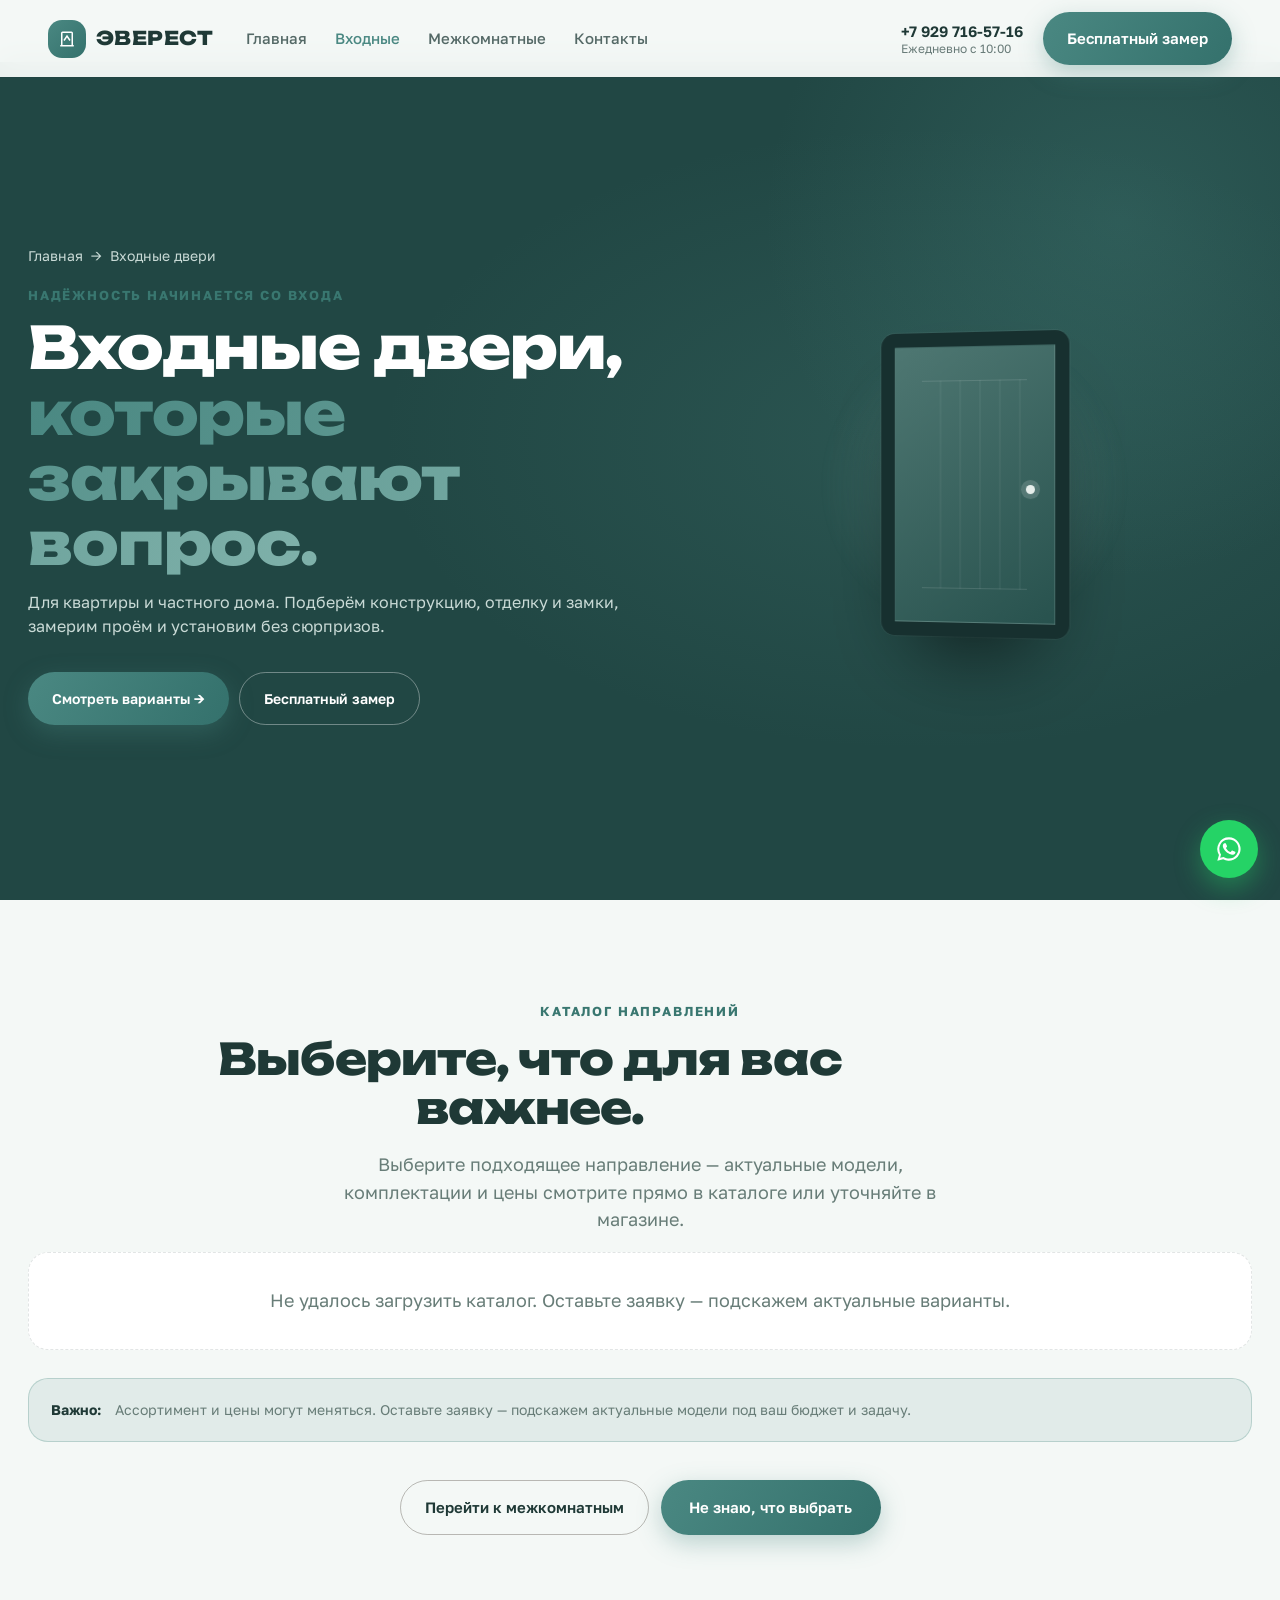
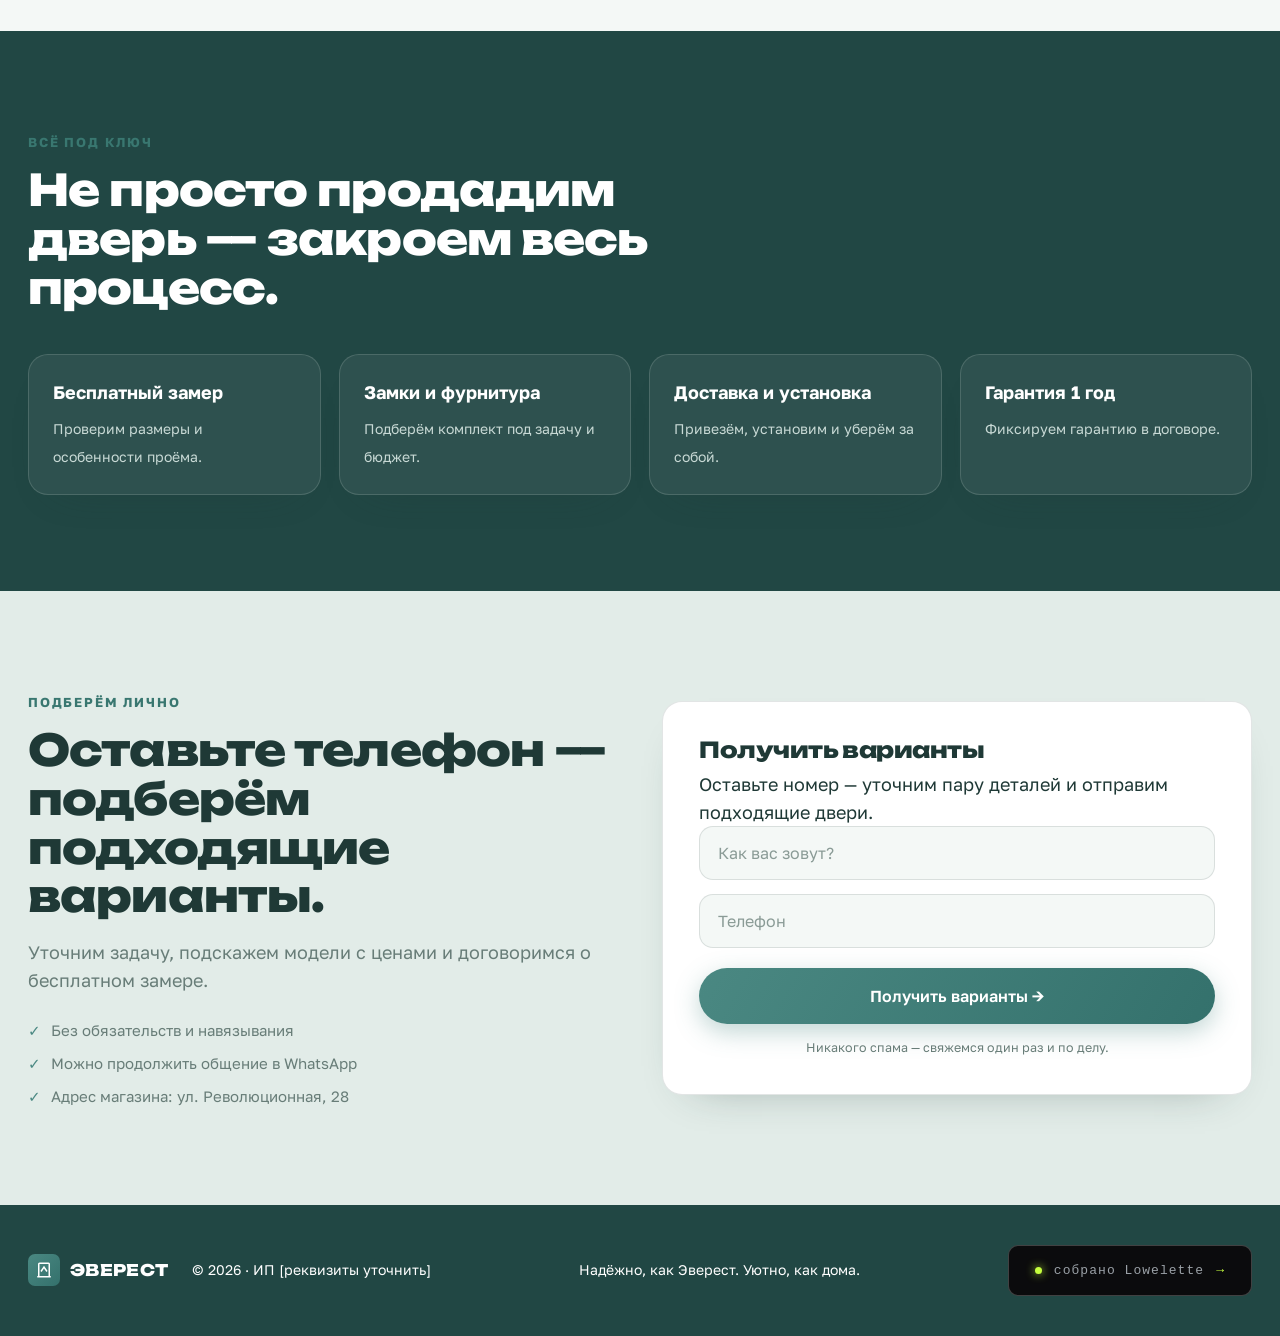
==== catalog-entrance.html @ ce223cc2 "fix 18" ====
<!DOCTYPE html>

<html lang="ru">
<head>
<meta charset="utf-8"/>
<meta content="width=device-width, initial-scale=1.0" name="viewport"/>
<meta content="no-cache, no-store, must-revalidate" http-equiv="Cache-Control"/>
<meta content="no-cache" http-equiv="Pragma"/>
<meta content="0" http-equiv="Expires"/>
<meta content="2026-08-31-v5.6" name="site-version"/>
<meta content="Подберём входную дверь для квартиры или дома, привезём и установим под ключ." name="description"/>
<title>Входные двери в Тольятти — «Эверест»</title>
<link href="https://fonts.googleapis.com" rel="preconnect"/>
<link crossorigin="" href="https://fonts.gstatic.com" rel="preconnect"/>
<link href="https://fonts.googleapis.com/css2?family=Unbounded:wght@400;600;800&amp;family=Golos+Text:wght@400;500;600;700&amp;display=swap" rel="stylesheet"/>
<link href="css/styles.css?v=20260831-v56" rel="stylesheet"/>
<link href="css/catalog.css?v=20260902-v61" rel="stylesheet"/>
<link href="css/fixed-theme.css?v=20260831-v55" rel="stylesheet"/><script defer="True" src="js/cms-site.js?v=20260831-content-v4"></script></head>
<body class="catalog-page">
<header class="header header-catalog scrolled" id="header">
<div class="header-inner">
<a class="logo" href="index.html">
<span class="logo-mark"><svg fill="none" height="18" stroke="currentColor" stroke-width="2" viewbox="0 0 24 24" width="18"><path d="M5 21V4a1 1 0 0 1 1-1h12a1 1 0 0 1 1 1v17"></path><path d="M3 21h18"></path><path d="M8 14l4-6 4 6"></path></svg></span>
      ЭВЕРЕСТ
    </a>
<nav class="nav">
<a href="index.html">Главная</a>
<a class="active" href="catalog-entrance.html">Входные</a>
<a href="catalog-interior.html">Межкомнатные</a>
<a href="index.html#contacts">Контакты</a>
</nav>
<div class="header-right">
<div class="phone-stack"><a class="phone" data-setting-phone="primary" href="tel:+79297165716">+7 929 716-57-16<small data-setting="hours_short">Ежедневно с 10:00</small></a><a class="phone" data-secondary-phone="" data-setting-phone="secondary" hidden="" href="#">Второй номер</a></div>
<a class="btn btn-primary" href="#form">Бесплатный замер</a>
</div>
</div>
</header>
<main>
<section class="catalog-hero dark">
<div class="catalog-hero-grid">
<div>
<div class="breadcrumbs"><a href="index.html">Главная</a><span>→</span><span>Входные двери</span></div>
<span class="kicker">Надёжность начинается со входа</span>
<h1>Входные двери,<br/><em>которые закрывают вопрос.</em></h1>
<p class="subtitle">Для квартиры и частного дома. Подберём конструкцию, отделку и замки, замерим проём и установим без сюрпризов.</p>
<div class="catalog-hero-actions">
<a class="btn btn-primary btn-big" href="#models">Смотреть варианты →</a>
<a class="btn btn-ghost btn-big" href="#form">Бесплатный замер</a><a class="btn btn-ghost btn-big" data-max-anchor="" data-max-link="" hidden="" href="#" rel="noopener" target="_blank">Написать в MAX</a>
</div>
</div>
<div aria-hidden="true" class="catalog-showcase">
<div class="catalog-showcase-glow"></div>
<div class="showcase-door entrance"><span class="door-lines"></span></div>
</div>
</div>
</section>
<section id="models">
<div class="wrap">
<div class="catalog-intro reveal">
<span class="kicker">Каталог направлений</span>
<h2>Выберите, что для вас важнее.</h2>
<p class="lead">Выберите подходящее направление — актуальные модели, комплектации и цены смотрите прямо в каталоге или уточняйте в магазине.</p>
</div>
<div class="catalog-grid" data-category="entrance" data-product-grid=""><div class="catalog-loading">Загружаем каталог…</div></div>
<div class="catalog-disclaimer reveal">
<strong>Важно:</strong>
<span>Ассортимент и цены могут меняться. Оставьте заявку — подскажем актуальные модели под ваш бюджет и задачу.</span>
</div>
<div class="catalog-switch reveal">
<a class="btn btn-ghost" href="catalog-interior.html">Перейти к межкомнатным</a>
<a class="btn btn-primary" href="index.html#quiz">Не знаю, что выбрать</a>
</div>
</div>
</section>
<section class="dark">
<div class="wrap">
<div class="reveal">
<span class="kicker">Всё под ключ</span>
<h2>Не просто продадим дверь — закроем весь процесс.</h2>
</div>
<div class="catalog-benefits">
<div class="catalog-benefit reveal"><strong>Бесплатный замер</strong><span>Проверим размеры и особенности проёма.</span></div>
<div class="catalog-benefit reveal"><strong>Замки и фурнитура</strong><span>Подберём комплект под задачу и бюджет.</span></div>
<div class="catalog-benefit reveal"><strong>Доставка и установка</strong><span>Привезём, установим и уберём за собой.</span></div>
<div class="catalog-benefit reveal"><strong>Гарантия 1 год</strong><span>Фиксируем гарантию в договоре.</span></div>
</div>
</div>
</section>
<section class="catalog-form-section" id="form">
<div class="wrap catalog-form-grid">
<div class="catalog-form-copy reveal">
<span class="kicker">Подберём лично</span>
<h2>Оставьте телефон — подберём подходящие варианты.</h2>
<p class="lead">Уточним задачу, подскажем модели с ценами и договоримся о бесплатном замере.</p>
<div class="catalog-contact-list">
<span>Без обязательств и навязывания</span>
<span data-wa-block>Можно продолжить общение в WhatsApp</span>
<span>Адрес магазина: ул. Революционная, 28</span>
</div>
</div>
<form class="form reveal" data-lead-form="" data-source="Каталог: Входные двери" novalidate="">
<div data-form-body="">
<h3>Получить варианты</h3>
<p>Оставьте номер — уточним пару деталей и отправим подходящие двери.</p>
<div class="field"><input autocomplete="name" name="name" placeholder="Как вас зовут?" type="text"/></div>
<div class="field"><input autocomplete="tel" name="phone" placeholder="Телефон" required="" type="tel"/></div>
<button class="btn btn-primary btn-big" type="submit">Получить варианты →</button>
<p class="privacy">Никакого спама — свяжемся один раз и по делу.</p>
</div>
<div class="thanks" data-form-thanks="">
<h3>Принято! 🚪</h3>
<p>Спасибо! Менеджер свяжется с вами в рабочее время.</p>
</div>
</form>
</div>
</section>
</main>
<footer class="dark">
<div class="footer-inner">
<a class="logo" href="index.html" style="font-size:16px;color:var(--dark-text)">
<span class="logo-mark" style="width:32px;height:32px;border-radius:7px"><svg fill="none" height="18" stroke="currentColor" stroke-width="2" viewbox="0 0 24 24" width="18"><path d="M5 21V4a1 1 0 0 1 1-1h12a1 1 0 0 1 1 1v17"></path><path d="M3 21h18"></path><path d="M8 14l4-6 4 6"></path></svg></span>
      ЭВЕРЕСТ
    </a>
<span class="footer-requisites" data-footer-requisites>© <span class="js-year"></span> · <span data-setting="footer_requisites">ИП [реквизиты уточнить]</span></span>
<span class="footer-slogan">Надёжно, как Эверест. Уютно, как дома.</span>
<a class="lws-sign" href="https://lowelette.ru/" target="_blank" rel="noopener">
  <span class="lws-dot"></span>
  <span class="lws-txt" data-txt="собрано Lowelette">собрано Lowelette</span>
  <span class="lws-ar">→</span>
  <i class="lws-sgl lws-g1"></i><i class="lws-sgl lws-g2"></i><i class="lws-sgl lws-g3"></i><i class="lws-sgl lws-g4"></i>
</a>
</div>
<style>
.lws-sign{--lws-acid:#C6FF3E;--lws-dim:rgba(198,255,62,.14);
  position:relative;display:inline-flex;align-items:center;gap:12px;margin:20px 0;
  border:1px solid rgba(255,255,255,.22);background:#0b0b0d;border-radius:10px;padding:18px 26px;
  font:500 13px/1 'JetBrains Mono',ui-monospace,SFMono-Regular,Menlo,Consolas,monospace;
  letter-spacing:.08em;color:#9aa0a6;text-decoration:none;box-sizing:border-box;
  transition:border-color .3s,color .3s,box-shadow .3s}
.lws-sign:hover{border-color:var(--lws-acid);color:#f2f2f0;box-shadow:0 0 26px var(--lws-dim)}
.lws-dot{width:7px;height:7px;border-radius:50%;background:var(--lws-acid);box-shadow:0 0 10px var(--lws-acid);animation:lws-pulse 2s infinite;flex:none}
@keyframes lws-pulse{0%,100%{transform:scale(1)}50%{transform:scale(1.25)}}
.lws-txt{position:relative;display:inline-block}
.lws-txt::before,.lws-txt::after{content:attr(data-txt);position:absolute;left:0;top:0;width:100%;opacity:0;pointer-events:none}
.lws-ar{transition:transform .3s;color:var(--lws-acid)}
.lws-sign:hover .lws-ar{transform:translateX(5px)}
.lws-sgl{position:absolute;opacity:0;pointer-events:none;background:var(--lws-acid)}
.lws-g1{top:-4px;left:24%;width:14px;height:3px}
.lws-g2{bottom:-5px;right:16%;width:9px;height:2px;background:#fff}
.lws-g3{top:38%;right:-7px;width:3px;height:9px}
.lws-g4{top:-6px;right:30%;width:2px;height:2px;background:#ff4d4d}
.lws-sign.lws-glitching{animation:lws-shake .34s steps(2,end)}
.lws-sign.lws-glitching .lws-txt{text-shadow:2px 0 rgba(255,77,77,.75),-2px 0 rgba(0,224,255,.75)}
.lws-sign.lws-glitching .lws-txt::before{opacity:.85;color:var(--lws-acid);animation:lws-slice-a .34s steps(3,end)}
.lws-sign.lws-glitching .lws-txt::after{opacity:.85;color:#ff4d4d;animation:lws-slice-b .34s steps(3,end)}
.lws-sign.lws-glitching .lws-sgl{opacity:1;animation:lws-sgl-f .34s steps(2,end)}
@keyframes lws-shake{0%{transform:translate(0)}25%{transform:translate(-2px,1px)}50%{transform:translate(2px,-1px)}75%{transform:translate(-1px,-1px)}100%{transform:translate(0)}}
@keyframes lws-slice-a{0%{clip-path:inset(0 0 65% 0);transform:translate(-3px,-2px)}50%{clip-path:inset(30% 0 35% 0);transform:translate(3px,1px)}100%{clip-path:inset(60% 0 0 0);transform:translate(-2px,2px)}}
@keyframes lws-slice-b{0%{clip-path:inset(55% 0 0 0);transform:translate(3px,2px)}50%{clip-path:inset(10% 0 60% 0);transform:translate(-3px,-1px)}100%{clip-path:inset(0 0 70% 0);transform:translate(2px,-2px)}}
@keyframes lws-sgl-f{50%{transform:translateX(5px)}}
@media (prefers-reduced-motion:reduce){.lws-sign,.lws-sign *{animation:none!important;transition:none!important}}
</style>
<script>
(function(){
  if(window.__lwsSignInit)return;window.__lwsSignInit=true;
  var RM=matchMedia('(prefers-reduced-motion: reduce)').matches;
  var GL='▓▒█<>/#─┼·';
  document.querySelectorAll('.lws-sign').forEach(function(sign){
    var txt=sign.querySelector('.lws-txt');
    if(!txt||RM)return;
    var orig=txt.dataset.txt||txt.textContent,busy=false;
    function burst(){
      if(busy)return;busy=true;
      sign.classList.add('lws-glitching');
      var n=0;
      var iv=setInterval(function(){
        var out=orig.split('');
        var k=2+(Math.random()*3|0);
        for(var i=0;i<k;i++){out[Math.random()*out.length|0]=GL[Math.random()*GL.length|0];}
        txt.textContent=out.join('');
        if(++n>2){clearInterval(iv);txt.textContent=orig;sign.classList.remove('lws-glitching');busy=false;}
      },70);
    }
    (function sched(){setTimeout(function(){burst();sched();},2600+Math.random()*3400)})();
    sign.addEventListener('mouseenter',burst);
  });
})();
</script>
</footer>
<a aria-label="Написать в WhatsApp" class="wa-float" data-wa-link="" data-wa-text="Здравствуйте! Хочу подобрать входные двери. Пришлите, пожалуйста, варианты и цены." href="#" rel="noopener" target="_blank"><svg fill="currentColor" height="28" viewbox="0 0 24 24" width="28"><path d="M12 2a10 10 0 0 0-8.6 15.1L2 22l5-1.3A10 10 0 1 0 12 2zm0 18.2c-1.5 0-3-.4-4.3-1.2l-.3-.2-3 .8.8-2.9-.2-.3A8.2 8.2 0 1 1 12 20.2zm4.6-6.1c-.3-.1-1.5-.7-1.7-.8-.2-.1-.4-.1-.6.1-.2.3-.7.8-.8 1-.1.2-.3.2-.5.1a6.7 6.7 0 0 1-3.4-3c-.3-.4 0-.5.1-.7l.4-.5c.1-.2.1-.3.2-.5 0-.2 0-.4-.1-.5l-.8-1.9c-.2-.5-.4-.4-.6-.4h-.5c-.2 0-.5.1-.7.3-.2.3-.9.9-.9 2.2s.9 2.5 1.1 2.7c.1.2 1.9 2.9 4.6 4a15 15 0 0 0 1.5.6c.6.2 1.2.2 1.7.1.5-.1 1.5-.6 1.7-1.2.2-.6.2-1.1.2-1.2-.1-.1-.3-.2-.6-.3z"></path></svg></a>
<div class="mobile-bar">
<a class="btn btn-ghost" data-setting-phone="primary" href="tel:+79297165716">📞 Позвонить</a>
<a class="btn btn-primary" href="#form">Бесплатный замер</a>
</div>
<script src="js/app.js?v=20260831-content-v4"></script>
<script defer="True" src="js/catalog-runtime.js?v=20260902-v61"></script></body>
</html>
---- css/styles.css ----
:root{
    --bg:       #EDE4D0;   /* светлый крем, чуть темнее первого варианта */
    --bg-2:     #E5D9C1;   /* секции-чередование */
    --card:     #F8F2E3;   /* карточки посветлее фона */
    --text:     #2B241A;
    --muted:    #756A57;
    --accent:   #C77B2E;
    --accent-2: #B56A22;
    --line:     rgba(43,36,26,.14);
    --dark:     #35302A;   /* тёплый графит для тёмных секций */
    --dark-text:#F1E9D8;
    --dark-muted:#BCAF96;
    --wa:       #25D366;
  }
  *{box-sizing:border-box;margin:0;padding:0}
  html{scroll-behavior:smooth}
  body{font-family:'Golos Text',system-ui,sans-serif;background:var(--bg);color:var(--text);font-size:18px;line-height:1.55;-webkit-font-smoothing:antialiased;overflow-x:hidden}
  h1,h2,h3{font-family:'Unbounded',sans-serif;line-height:1.12;letter-spacing:-.02em;font-weight:800}
  a{color:inherit;text-decoration:none}
  section{padding:96px 28px;scroll-margin-top:86px}
  .wrap{max-width:1240px;margin:0 auto}
  .kicker{display:inline-block;font-size:13px;font-weight:700;letter-spacing:.14em;text-transform:uppercase;color:var(--accent);margin-bottom:14px}
  h2{font-size:clamp(28px,3.4vw,44px);max-width:760px;margin-bottom:18px}
  .lead{color:var(--muted);max-width:620px}
  .reveal{opacity:0;transform:translateY(26px);transition:opacity .7s ease,transform .7s ease}
  .reveal.in{opacity:1;transform:none}

  .dark{background:var(--dark);color:var(--dark-text)}
  .dark .lead,.dark .facts{color:var(--dark-muted)}
  .dark h2{color:var(--dark-text)}

  /* ======= КНОПКИ ======= */
  .btn{display:inline-flex;align-items:center;justify-content:center;gap:8px;padding:15px 24px;border-radius:999px;font-family:inherit;font-weight:600;font-size:15px;border:none;cursor:pointer;transition:transform .15s,box-shadow .2s,border-color .2s,opacity .2s;white-space:nowrap}
  .btn-primary{background:linear-gradient(120deg,var(--accent),var(--accent-2));color:#fff;box-shadow:0 8px 24px rgba(199,123,46,.3)}
  .btn-primary:hover{transform:translateY(-1px);box-shadow:0 12px 30px rgba(199,123,46,.4)}
  .btn-ghost{background:transparent;color:var(--text);border:1.5px solid rgba(43,36,26,.3)}
  .btn-ghost:hover{border-color:var(--accent);color:var(--accent)}
  .btn-big{padding:18px 30px;font-size:16px}
  .btn:disabled{opacity:.45;cursor:not-allowed;transform:none!important;box-shadow:none}

  /* ======= ШАПКА ======= */
  .header{position:fixed;top:0;left:0;right:0;z-index:50;padding:18px 0;color:var(--dark-text);transition:.3s}
  .header.scrolled{background:rgba(237,228,208,.92);backdrop-filter:blur(14px);box-shadow:0 1px 0 var(--line);padding:12px 0;color:var(--text)}
  .header-inner{max-width:1240px;margin:0 auto;padding:0 28px;display:flex;align-items:center;gap:32px}
  .logo{display:flex;align-items:center;gap:10px;font-family:'Unbounded';font-weight:800;font-size:19px;letter-spacing:.02em}
  .logo-mark{width:38px;height:38px;border-radius:9px;background:linear-gradient(135deg,var(--accent),var(--accent-2));display:grid;place-items:center;color:#fff;flex:none}
  .nav{display:flex;gap:28px;font-weight:500;font-size:15px}
  .nav a{opacity:.75;transition:opacity .2s}
  .nav a:hover{opacity:1}
  .header-right{margin-left:auto;display:flex;align-items:center;gap:20px}
  .phone{font-weight:600;font-size:16px;display:flex;flex-direction:column;line-height:1.25}
  .phone small{font-weight:400;font-size:12px;opacity:.65}

  /* ======= HERO ======= */
  .hero{min-height:100vh;padding:150px 28px 90px;display:grid;place-items:center;position:relative;overflow:hidden;background:radial-gradient(900px 520px at 72% 45%, rgba(199,123,46,.2), transparent 60%), var(--dark)}
  .hero-grid{max-width:1240px;width:100%;display:grid;grid-template-columns:1.1fr .9fr;gap:60px;align-items:center;position:relative;z-index:2}
  .badge{display:inline-flex;align-items:center;gap:8px;padding:8px 14px;border-radius:999px;background:rgba(224,164,88,.14);border:1px solid rgba(224,164,88,.4);color:#F0C184;font-size:13px;font-weight:600;margin-bottom:22px}
  .badge::before{content:"★";font-size:11px}
  h1{font-size:clamp(40px,5.2vw,72px);margin-bottom:20px}
  h1 em{font-style:normal;background:linear-gradient(100deg,var(--accent),#F0C184);-webkit-background-clip:text;background-clip:text;color:transparent}
  .subtitle{font-size:clamp(17px,1.4vw,20px);color:var(--dark-muted);max-width:530px;margin-bottom:34px}
  .cta-row{display:flex;flex-wrap:wrap;gap:12px}
  .hero .btn-ghost{color:var(--dark-text);border-color:rgba(241,233,216,.35)}
  .hero .btn-ghost:hover{border-color:#F0C184;color:#F0C184}
  .facts{margin-top:46px;display:flex;flex-wrap:wrap;gap:12px 26px;font-size:15px}
  .facts span{display:inline-flex;align-items:center;gap:9px}
  .facts span::before{content:"";width:7px;height:7px;border-radius:50%;background:var(--accent)}

  /* ======= ДВЕРЬ ======= */
  .door-area{position:relative;display:grid;place-items:center}
  .door-wrap{position:relative;aspect-ratio:3/4;width:100%;max-width:440px;perspective:1400px}
  .glow{position:absolute;inset:-60px;background:radial-gradient(ellipse at center,rgba(224,164,88,.3),transparent 62%);opacity:0;transition:opacity 1.2s;pointer-events:none}
  .door-wrap.opening ~ .glow{opacity:1}
  .door-frame{position:absolute;inset:0;border:8px solid #221b13;border-radius:6px;background:#221b13;overflow:hidden;box-shadow:0 40px 80px -30px rgba(0,0,0,.55)}
  .door-light{position:absolute;inset:0;background:radial-gradient(ellipse at 50% 55%, #ffdca2 0%, #e2a35b 38%, #a05f1f 72%, #4a2a0d 100%)}
  .door-light::after{content:"";position:absolute;inset:0;background:linear-gradient(180deg,transparent,rgba(255,220,162,.25) 45%,transparent 75%);animation:flicker 4s ease-in-out infinite}
  @keyframes flicker{0%,100%{opacity:.8}50%{opacity:1}}
  .door-leaf{position:absolute;top:0;bottom:0;width:50%;background:linear-gradient(180deg,#4a3a2a,#2b2115);transition:transform 1.2s cubic-bezier(.22,.61,.36,1);will-change:transform}
  .door-leaf::before{content:"";position:absolute;inset:14px;border:1px solid rgba(255,220,162,.09);background:repeating-linear-gradient(90deg,rgba(255,255,255,.02) 0 2px,transparent 2px 6px)}
  .door-left{left:0;transform-origin:left center;border-right:1px solid rgba(0,0,0,.6)}
  .door-right{right:0;transform-origin:right center;border-left:1px solid rgba(0,0,0,.6)}
  .door-wrap.opening .door-left{transform:perspective(1400px) rotateY(-55deg)}
  .door-wrap.opening .door-right{transform:perspective(1400px) rotateY(55deg)}
  .handle{position:absolute;top:50%;width:6px;height:42px;border-radius:3px;transform:translateY(-50%);background:linear-gradient(180deg,#e9c68a,#b68a47);box-shadow:0 2px 6px rgba(0,0,0,.5)}
  .door-left .handle{right:18px}
  .door-right .handle{left:18px}
  .scroll-hint{position:absolute;bottom:26px;left:50%;transform:translateX(-50%);font-size:13px;color:var(--dark-muted);display:flex;flex-direction:column;align-items:center;gap:8px;animation:bounce 2.2s infinite}
  .scroll-hint::after{content:"";width:14px;height:14px;border-right:2px solid var(--dark-muted);border-bottom:2px solid var(--dark-muted);transform:rotate(45deg)}
  @keyframes bounce{0%,100%{transform:translate(-50%,0)}50%{transform:translate(-50%,8px)}}

  /* ======= КАТАЛОГ ======= */
  .cat-grid{display:grid;grid-template-columns:1fr 1fr;gap:24px;margin-top:48px}
  .cat-card{position:relative;display:grid;grid-template-columns:auto 1fr;gap:28px;align-items:center;background:var(--card);border:1px solid var(--line);border-radius:20px;padding:32px;transition:border-color .3s,transform .3s;overflow:hidden;box-shadow:0 18px 44px -32px rgba(43,36,26,.55)}
  .cat-card:hover{border-color:rgba(199,123,46,.55);transform:translateY(-3px)}
  .cat-card h3{font-size:22px;margin-bottom:8px}
  .cat-card p{color:var(--muted);font-size:15px;margin-bottom:18px}
  .cat-link{color:var(--accent);font-weight:600;font-size:15px;display:inline-flex;gap:6px;align-items:center}
  .cat-link:hover{gap:10px}
  .cat-cta-row{margin-top:26px;display:flex;flex-wrap:wrap;gap:12px;align-items:center}
  .cat-note{color:var(--muted);font-size:15px}

  .mini-door{position:relative;width:110px;height:190px;perspective:700px;flex:none}
  .mini-frame{position:absolute;inset:0;border:6px solid #221b13;background:radial-gradient(ellipse at 50% 60%,#ffdca2,#b67028 70%);border-radius:4px}
  .mini-leaf{position:absolute;inset:6px;background:linear-gradient(180deg,#4a3a2c,#2a2016);transform-origin:left center;transition:transform .9s cubic-bezier(.22,.61,.36,1);border-radius:2px}
  .mini-leaf::before{content:"";position:absolute;inset:10px;border:1px solid rgba(255,220,162,.12)}
  .mini-leaf::after{content:"";position:absolute;top:50%;right:10px;width:5px;height:26px;border-radius:3px;transform:translateY(-50%);background:linear-gradient(180deg,#e9c68a,#b68a47)}
  .cat-card:hover .mini-leaf{transform:rotateY(-62deg)}
  .mini-leaf.entrance{background:linear-gradient(180deg,#3d3a36,#211f1c)}
  .mini-leaf.interior{background:linear-gradient(180deg,#5a4430,#33261a)}

  /* ======= АКЦИЯ ======= */
  .promo{display:grid;grid-template-columns:auto 1fr auto;gap:32px;align-items:center;background:linear-gradient(120deg,rgba(199,123,46,.15),rgba(199,123,46,.05));border:1px solid rgba(199,123,46,.4);border-radius:20px;padding:36px;margin-top:48px}
  .promo-icon{width:64px;height:64px;border-radius:16px;background:linear-gradient(135deg,var(--accent),var(--accent-2));display:grid;place-items:center;color:#fff;flex:none}
  .promo h3{font-size:22px;margin-bottom:6px}
  .promo p{color:var(--muted);font-size:15px;max-width:520px}

  /* ======= КВИЗ ======= */
  .quiz{max-width:780px;margin:48px auto 0;background:var(--card);border:1px solid var(--line);border-radius:22px;padding:38px;box-shadow:0 30px 60px -38px rgba(43,36,26,.6)}
  .quiz-progress{height:6px;border-radius:99px;background:rgba(43,36,26,.1);overflow:hidden;margin-bottom:30px}
  .quiz-progress-fill{height:100%;width:20%;border-radius:99px;background:linear-gradient(90deg,var(--accent),var(--accent-2));transition:width .45s ease}
  .q-count{font-size:13px;color:var(--muted);font-weight:700;letter-spacing:.1em;text-transform:uppercase;margin-bottom:10px}
  .q-title{font-size:clamp(20px,2.4vw,26px);font-family:'Unbounded';font-weight:600;margin-bottom:26px;line-height:1.25}
  .q-opts{display:grid;grid-template-columns:1fr 1fr;gap:12px}
  .q-opt{padding:20px 22px;border-radius:14px;border:1.5px solid var(--line);background:var(--bg);font-size:16px;font-weight:500;text-align:left;cursor:pointer;transition:.2s;display:flex;align-items:center;gap:12px;font-family:inherit;color:var(--text)}
  .q-opt:hover{border-color:var(--accent)}
  .q-opt.sel{border-color:var(--accent);background:rgba(199,123,46,.12);box-shadow:inset 0 0 0 1px var(--accent)}
  .q-opt .dot{width:20px;height:20px;border-radius:50%;border:2px solid rgba(43,36,26,.25);flex:none;transition:.2s;position:relative}
  .q-opt.sel .dot{border-color:var(--accent)}
  .q-opt.sel .dot::after{content:"";position:absolute;inset:4px;border-radius:50%;background:var(--accent)}
  .quiz-nav{display:flex;justify-content:space-between;gap:12px;margin-top:30px}
  .field{margin-bottom:14px}
  .field input{width:100%;padding:16px 18px;border-radius:12px;font-size:16px;font-family:inherit;background:var(--bg);border:1.5px solid var(--line);color:var(--text);outline:none;transition:border-color .2s}
  .field input::placeholder{color:#9a8d74}
  .field input:focus{border-color:var(--accent)}
  .q-gift{margin-top:6px;font-size:14px;color:var(--muted);background:rgba(199,123,46,.1);border-radius:12px;padding:12px 16px}
  .q-done{text-align:center;padding:24px 0}
  .q-done .q-ico{width:64px;height:64px;border-radius:50%;background:linear-gradient(135deg,var(--accent),var(--accent-2));color:#fff;display:grid;place-items:center;margin:0 auto 20px}
  .q-done h3{font-size:24px;margin-bottom:10px}
  .q-done p{color:var(--muted);margin-bottom:18px}
  .q-chip{display:inline-block;padding:8px 14px;border-radius:99px;background:rgba(199,123,46,.14);color:#8a5218;font-size:13.5px;font-weight:600;margin:4px}

  /* ======= УСЛУГИ ======= */
  .srv-grid{display:grid;grid-template-columns:repeat(3,1fr);gap:20px;margin-top:48px}
  .srv{background:var(--card);border:1px solid var(--line);border-radius:18px;padding:28px;transition:border-color .3s;box-shadow:0 18px 44px -34px rgba(43,36,26,.55)}
  .srv:hover{border-color:rgba(199,123,46,.55)}
  .srv-ico{width:48px;height:48px;border-radius:12px;background:rgba(199,123,46,.14);display:grid;place-items:center;color:var(--accent);margin-bottom:18px}
  .srv h3{font-size:17px;margin-bottom:8px;font-weight:600;font-family:'Golos Text'}
  .srv p{color:var(--muted);font-size:15px}

  /* ======= ШАГИ ======= */
  .steps{display:grid;grid-template-columns:repeat(5,1fr);gap:20px;margin-top:48px;counter-reset:step}
  .step{position:relative;background:var(--card);border:1px solid var(--line);border-radius:18px;padding:26px}
  .step::before{counter-increment:step;content:"0" counter(step);font-family:'Unbounded';font-weight:800;font-size:34px;background:linear-gradient(120deg,var(--accent),var(--accent-2));-webkit-background-clip:text;background-clip:text;color:transparent;display:block;margin-bottom:14px}
  .step h3{font-size:16px;font-family:'Golos Text';font-weight:600;margin-bottom:6px}
  .step p{color:var(--muted);font-size:14px}

  /* ======= ОБЕЩАНИЯ ======= */
  .prom-grid{display:grid;grid-template-columns:1fr 1fr;gap:20px;margin-top:48px}
  .promise{display:flex;gap:16px;background:rgba(241,233,216,.06);border:1px solid rgba(241,233,216,.14);border-radius:18px;padding:26px}
  .promise svg{flex:none;color:#F0C184;margin-top:2px}
  .promise h3{font-size:17px;font-family:'Golos Text';font-weight:600;margin-bottom:6px}
  .promise p{color:var(--dark-muted);font-size:15px}

  /* ======= МАСТЕР ======= */
  .master{display:grid;grid-template-columns:340px 1fr;gap:40px;align-items:center;margin-top:48px;background:var(--card);border:1px solid var(--line);border-radius:20px;padding:36px}
  .master-photo{aspect-ratio:3/4;border-radius:14px;border:2px dashed rgba(199,123,46,.5);display:grid;place-items:center;color:var(--muted);font-size:14px;text-align:center;padding:20px;background:var(--bg)}
  .master-photo small{display:block;max-width:230px;margin-top:10px;line-height:1.45}

  /* ======= КОНТАКТЫ ======= */
  .contacts-grid{display:grid;grid-template-columns:1fr 1fr;gap:40px;margin-top:48px}
  .c-info{background:var(--card);border:1px solid var(--line);border-radius:20px;padding:36px}
  .c-row{display:flex;gap:14px;padding:16px 0;border-bottom:1px solid var(--line)}
  .c-row:last-child{border-bottom:none}
  .c-row svg{color:var(--accent);flex:none;margin-top:3px}
  .c-row b{display:block;font-size:15px;margin-bottom:2px}
  .c-row span{color:var(--muted);font-size:15px}
  .form{background:var(--card);border:1px solid var(--line);border-radius:20px;padding:36px}
  .form h3{font-size:22px;margin-bottom:8px}
  .form>p{color:var(--muted);font-size:15px;margin-bottom:24px}
  .form .btn{width:100%;margin-top:6px}
  .privacy{margin-top:14px;font-size:12.5px;color:var(--muted);text-align:center}
  .thanks{display:none;text-align:center;padding:40px 0}
  .thanks h3{margin-bottom:8px}
  .thanks p{color:var(--muted)}

  /* ======= WHATSAPP ======= */
  .wa-float{
    position:fixed;right:22px;bottom:22px;z-index:70;
    width:58px;height:58px;border-radius:50%;
    background:var(--wa);display:grid;place-items:center;color:#fff;
    box-shadow:0 10px 26px rgba(37,211,102,.4);
    transition:transform .2s;
    animation:wa-pulse 2.6s infinite;
  }
  .wa-float:hover{transform:scale(1.08)}
  @keyframes wa-pulse{
    0%,100%{box-shadow:0 10px 26px rgba(37,211,102,.4), 0 0 0 0 rgba(37,211,102,.35)}
    50%{box-shadow:0 10px 26px rgba(37,211,102,.4), 0 0 0 14px rgba(37,211,102,0)}
  }
  .btn-wa{background:var(--wa);color:#fff}
  .btn-wa:hover{transform:translateY(-1px);box-shadow:0 10px 26px rgba(37,211,102,.35)}

  /* ======= ФУТЕР ======= */
  footer{padding:40px 28px;color:var(--dark-muted);font-size:14px}
  .footer-inner{max-width:1240px;margin:0 auto;display:grid;grid-template-columns:auto auto 1fr auto;gap:24px;align-items:center}
  .footer-requisites{justify-self:start;white-space:nowrap}
  .footer-slogan{justify-self:center;text-align:center}
  .footer-inner .lws-sign{justify-self:end;margin:0}

  /* ======= МОБИЛЬНАЯ ПЛАШКА ======= */
  .mobile-bar{position:fixed;bottom:0;left:0;right:0;z-index:60;display:none;gap:10px;padding:12px 16px;background:rgba(237,228,208,.95);backdrop-filter:blur(14px);border-top:1px solid var(--line)}
  .mobile-bar .btn{flex:1}

  /* ======= АДАПТИВ ======= */
  @media (max-width:1000px){
    .nav{display:none}
    .srv-grid{grid-template-columns:1fr 1fr}
    .steps{grid-template-columns:1fr 1fr}
  }
  @media (max-width:860px){
    section{padding:72px 20px}
    .hero{padding:120px 20px 70px}
    .hero-grid{grid-template-columns:1fr;gap:44px;text-align:center}
    .subtitle,.cta-row,.facts{margin-left:auto;margin-right:auto;justify-content:center}
    .door-area{margin-top:16px}
    .door-wrap{max-width:320px}
    .cat-grid{grid-template-columns:1fr}
    .cat-card{grid-template-columns:1fr;text-align:center;justify-items:center}
    .cat-cta-row{justify-content:center}
    .promo{grid-template-columns:1fr;text-align:center;justify-items:center}
    .prom-grid,.contacts-grid{grid-template-columns:1fr}
    .master{grid-template-columns:1fr}
    .phone{display:none}
    .mobile-bar{display:flex}
    body{padding-bottom:76px}
    .wa-float{bottom:92px;right:16px;width:52px;height:52px}
  }
  @media (max-width:640px){
    .q-opts{grid-template-columns:1fr}
    .quiz{padding:26px 20px}
  }
  @media (max-width:560px){
    .srv-grid,.steps{grid-template-columns:1fr}
    .header{padding:12px 0}
    .header.scrolled{padding:10px 0}
    .header-inner{gap:12px;padding:0 14px;justify-content:space-between}
    .logo{font-size:16px;gap:8px}
    .logo-mark{width:34px;height:34px;border-radius:8px}
    .header-right .btn{padding:12px 18px;font-size:14px}
    .btn{padding:13px 16px;font-size:14px}
  }


/* ===== V5.6: компактный блок замера + credit Lowelette ===== */
.contacts-grid{align-items:start}
.contacts-grid .form{align-self:start;height:auto;min-height:0;padding:30px 34px}
.contacts-grid .form>p{margin-bottom:18px}
.contacts-grid .form .field{margin-bottom:12px}
.contacts-grid .form .privacy{margin-top:10px}

28%{opacity:.65;clip-path:inset(34% 0 42% 0)}52%{opacity:0}78%{opacity:.7;clip-path:inset(72% 0 8% 0)}}
@media(max-width:860px){
  .contacts-grid .form{padding:26px 24px}
  .footer-inner{display:flex;flex-wrap:wrap;gap:16px 22px}
  .footer-requisites{order:2}
  .footer-slogan{order:3;flex:1 1 100%;text-align:left}
  .footer-inner .lws-sign{order:4;margin:0 0 0 auto}
}
---- css/catalog.css ----
/* ======= КАТАЛОГИ: ВХОДНЫЕ И МЕЖКОМНАТНЫЕ ======= */
.catalog-page{background:var(--bg)}
.catalog-page .header-catalog{background:rgba(237,228,208,.96);backdrop-filter:blur(14px);box-shadow:0 1px 0 var(--line);padding:12px 0;color:var(--text)}
.catalog-page .header-catalog .nav a.active{color:var(--accent);opacity:1}
.catalog-page main{padding-top:62px}
.catalog-hero{position:relative;overflow:hidden;min-height:610px;padding:110px 28px 88px;display:grid;align-items:center}
.catalog-hero::before{content:"";position:absolute;width:760px;height:760px;border-radius:50%;right:-220px;top:-220px;background:radial-gradient(circle,rgba(199,123,46,.28),transparent 66%);pointer-events:none}
.catalog-hero-grid{position:relative;z-index:2;max-width:1240px;width:100%;margin:0 auto;display:grid;grid-template-columns:1.05fr .95fr;gap:70px;align-items:center}
.breadcrumbs{display:flex;flex-wrap:wrap;gap:8px;align-items:center;margin-bottom:22px;color:var(--dark-muted);font-size:14px}
.breadcrumbs a:hover{color:#F0C184}
.catalog-hero h1{font-size:clamp(38px,5vw,68px);max-width:760px}
.catalog-hero .subtitle{max-width:650px}
.catalog-hero-actions{display:flex;flex-wrap:wrap;gap:12px;margin-top:30px}
.catalog-hero .btn-ghost{color:var(--dark-text);border-color:rgba(241,233,216,.35)}
.catalog-showcase{position:relative;display:grid;place-items:center;min-height:420px}
.catalog-showcase-glow{position:absolute;width:380px;height:380px;border-radius:50%;background:radial-gradient(circle,rgba(240,193,132,.3),transparent 68%);filter:blur(4px)}
.showcase-door{position:relative;width:230px;height:370px;padding:14px;background:#211a13;border-radius:9px;box-shadow:0 45px 90px -40px rgba(0,0,0,.78),0 0 0 1px rgba(255,255,255,.05);transform:perspective(900px) rotateY(-8deg)}
.showcase-door::before{content:"";position:absolute;inset:14px;background:linear-gradient(145deg,#514332,#2a2118);border:1px solid rgba(255,255,255,.08)}
.showcase-door::after{content:"";position:absolute;width:9px;height:9px;border-radius:50%;right:34px;top:50%;background:#d7b374;box-shadow:0 0 0 5px rgba(215,179,116,.14)}
.showcase-door.interior::before{background:linear-gradient(145deg,#b79267,#6e4d31)}
.showcase-door.interior .door-lines{position:absolute;z-index:2;inset:52px 42px;border:2px solid rgba(255,255,255,.2);box-shadow:inset 0 0 0 18px rgba(255,255,255,.035)}
.showcase-door.entrance .door-lines{position:absolute;z-index:2;left:42px;right:42px;top:48px;bottom:48px;border-top:1px solid rgba(255,255,255,.12);border-bottom:1px solid rgba(255,255,255,.12);background:repeating-linear-gradient(90deg,transparent 0 18px,rgba(255,255,255,.04) 18px 20px)}
.catalog-intro{text-align:center;max-width:760px;margin:0 auto}
.catalog-intro .lead{margin-inline:auto}
.catalog-grid{display:grid;grid-template-columns:repeat(3,1fr);gap:22px;margin-top:48px}
.product-card{display:flex;flex-direction:column;min-width:0;background:var(--card);border:1px solid var(--line);border-radius:20px;overflow:hidden;box-shadow:0 22px 55px -40px rgba(43,36,26,.65);transition:transform .25s,border-color .25s,box-shadow .25s}
.product-card:hover{transform:translateY(-4px);border-color:rgba(199,123,46,.48);box-shadow:0 30px 65px -40px rgba(43,36,26,.75)}
.product-visual{position:relative;height:290px;display:grid;place-items:center;background:linear-gradient(145deg,var(--bg-2),#f3ead7);overflow:hidden}
.product-visual::before{content:"";position:absolute;width:230px;height:230px;border-radius:50%;background:rgba(199,123,46,.10)}
.product-badge{position:absolute;z-index:3;top:16px;left:16px;padding:7px 10px;border-radius:999px;background:rgba(248,242,227,.88);backdrop-filter:blur(8px);font-size:12px;font-weight:700;color:var(--accent);border:1px solid rgba(199,123,46,.22)}
.catalog-door{position:relative;z-index:2;width:122px;height:218px;border:8px solid #2b2117;border-radius:5px;box-shadow:0 28px 45px -28px rgba(43,36,26,.75);background:linear-gradient(145deg,#514031,#2a2118)}
.catalog-door::after{content:"";position:absolute;right:12px;top:50%;width:7px;height:7px;border-radius:50%;background:#d9b06f;box-shadow:0 0 0 4px rgba(217,176,111,.14)}
.catalog-door.v2{background:linear-gradient(145deg,#403b36,#181716)}
.catalog-door.v3{background:linear-gradient(145deg,#665342,#33261b)}
.catalog-door.v3::before{content:"";position:absolute;inset:20px;border:1px solid rgba(255,255,255,.12)}
.catalog-door.v4{background:linear-gradient(145deg,#534c43,#29251f)}
.catalog-door.v4::before{content:"";position:absolute;left:19px;right:19px;top:17px;bottom:17px;background:linear-gradient(90deg,rgba(255,255,255,.03),rgba(255,255,255,.12),rgba(255,255,255,.03));border:1px solid rgba(255,255,255,.12)}
.catalog-door.v5{background:linear-gradient(145deg,#4b3b2e,#241b14)}
.catalog-door.v5::before{content:"";position:absolute;left:16px;right:16px;top:18px;height:72px;background:linear-gradient(145deg,rgba(210,225,225,.55),rgba(91,114,117,.35));border:2px solid rgba(255,255,255,.12)}
.catalog-door.v6{background:repeating-linear-gradient(90deg,#4a392d 0 13px,#34271f 13px 15px)}
.catalog-door.interior{border-color:#493522;background:linear-gradient(145deg,#bd966b,#795638)}
.catalog-door.interior.v2{background:linear-gradient(145deg,#e0cab0,#a97c54)}
.catalog-door.interior.v2::before{content:"";position:absolute;left:18px;right:18px;top:18px;bottom:18px;border:2px solid rgba(255,255,255,.25)}
.catalog-door.interior.v3{background:linear-gradient(145deg,#8b6847,#4e3625)}
.catalog-door.interior.v3::before{content:"";position:absolute;left:16px;right:16px;top:18px;height:84px;background:linear-gradient(145deg,rgba(220,231,229,.68),rgba(119,146,147,.38));border:2px solid rgba(255,255,255,.2)}
.catalog-door.interior.v4{background:linear-gradient(145deg,#d8c5aa,#9c7958)}
.catalog-door.interior.v4::before{content:"";position:absolute;inset:18px;background:repeating-linear-gradient(0deg,transparent 0 42px,rgba(76,53,35,.16) 42px 44px)}
.catalog-door.interior.v5{background:linear-gradient(145deg,#4e443b,#26211d)}
.catalog-door.interior.v5::before{content:"";position:absolute;left:16px;right:16px;top:18px;bottom:18px;border:1px solid rgba(255,255,255,.18);box-shadow:inset 0 0 0 14px rgba(255,255,255,.035)}
.catalog-door.interior.v6{background:linear-gradient(145deg,#b68e66,#745034)}
.catalog-door.interior.v6::before{content:"";position:absolute;left:24px;right:24px;top:18px;bottom:18px;border-left:2px solid rgba(255,255,255,.17);border-right:2px solid rgba(255,255,255,.17)}
.product-content{display:flex;flex:1;flex-direction:column;padding:26px}
.product-tag{display:inline-block;align-self:flex-start;margin-bottom:12px;color:var(--accent);font-size:12px;font-weight:700;letter-spacing:.1em;text-transform:uppercase}
.product-card h3{font-size:19px;margin-bottom:9px}
.product-card p{color:var(--muted);font-size:15px}
.product-points{display:grid;gap:8px;margin:20px 0 24px;list-style:none;font-size:14px;color:var(--muted)}
.product-points li{position:relative;padding-left:18px}
.product-points li::before{content:"";position:absolute;left:0;top:.65em;width:7px;height:7px;border-radius:50%;background:var(--accent)}
.product-footer{display:flex;align-items:center;justify-content:space-between;gap:14px;margin-top:auto;padding-top:18px;border-top:1px solid var(--line)}
.product-price{font-size:13px;color:var(--muted);max-width:100px}
.product-footer .btn{padding:12px 16px;font-size:13px}
.catalog-disclaimer{display:flex;gap:14px;align-items:flex-start;margin-top:28px;padding:20px 22px;border-radius:16px;background:rgba(199,123,46,.1);border:1px solid rgba(199,123,46,.25);color:var(--muted);font-size:14px}
.catalog-disclaimer strong{color:var(--text)}
.catalog-benefits{display:grid;grid-template-columns:repeat(4,1fr);gap:18px;margin-top:42px}
.catalog-benefit{background:rgba(241,233,216,.06);border:1px solid rgba(241,233,216,.14);border-radius:18px;padding:24px}
.catalog-benefit strong{display:block;color:var(--dark-text);margin-bottom:7px}
.catalog-benefit span{color:var(--dark-muted);font-size:14px}
.catalog-form-section{background:var(--bg-2)}
.catalog-form-grid{display:grid;grid-template-columns:1fr 1fr;gap:44px;align-items:center}
.catalog-form-copy h2{margin-bottom:18px}
.catalog-form-copy .lead{margin-bottom:24px}
.catalog-contact-list{display:grid;gap:10px;color:var(--muted);font-size:15px}
.catalog-contact-list span{display:flex;align-items:center;gap:10px}
.catalog-contact-list span::before{content:"✓";color:var(--accent);font-weight:800}
.catalog-switch{display:flex;justify-content:center;gap:12px;flex-wrap:wrap;margin-top:38px}
.catalog-switch .btn{min-width:220px}

@media (max-width:1000px){
  .catalog-grid{grid-template-columns:1fr 1fr}
  .catalog-benefits{grid-template-columns:1fr 1fr}
}
@media (max-width:860px){
  .catalog-page main{padding-top:58px}
  .catalog-hero{min-height:auto;padding:84px 20px 72px;text-align:center}
  .catalog-hero-grid{grid-template-columns:1fr;gap:36px}
  .catalog-hero .subtitle,.catalog-hero-actions{margin-left:auto;margin-right:auto;justify-content:center}
  .breadcrumbs{justify-content:center}
  .catalog-showcase{min-height:330px}
  .showcase-door{width:185px;height:300px}
  .catalog-form-grid{grid-template-columns:1fr}
  .catalog-form-copy{text-align:center}
  .catalog-form-copy .lead{margin-inline:auto}
  .catalog-contact-list{justify-content:center}
}
@media (max-width:640px){
  .catalog-grid,.catalog-benefits{grid-template-columns:1fr}
  .product-visual{height:250px}
  .catalog-door{width:108px;height:194px}
  .product-footer{align-items:flex-end}
  .catalog-switch{display:grid}
  .catalog-switch .btn{width:100%;min-width:0}
}
@media (max-width:420px){
  .product-content{padding:22px 20px}
  .product-footer{display:grid}
  .product-price{max-width:none}
  .product-footer .btn{width:100%}
}

.catalog-loading{grid-column:1/-1;padding:34px;text-align:center;color:var(--muted);background:var(--card);border:1px dashed var(--line);border-radius:20px}

/* ===== V5: компактный каталог + фасетные фильтры ===== */
.catalog-filter-shell{margin:34px 0 18px;padding:16px 18px;border:1px solid var(--line);border-radius:18px;background:rgba(255,255,255,.78);box-shadow:0 16px 40px -34px rgba(7,56,59,.45)}
.catalog-filter-top{display:flex;justify-content:space-between;gap:16px;align-items:center;margin-bottom:12px}.catalog-filter-top>div{display:flex;align-items:center;gap:12px}.catalog-filter-top strong{font-size:15px}.catalog-filter-top [data-result-count]{font-size:13px;color:var(--muted)}.catalog-reset{border:0;background:transparent;color:var(--accent);font-weight:700;padding:5px 0}.catalog-filter-row{display:flex;flex-wrap:wrap;gap:10px;align-items:flex-end}.catalog-filter-field{display:grid;gap:5px;min-width:190px}.catalog-filter-field>span,.catalog-price-filter>span{font-size:11px;font-weight:800;letter-spacing:.06em;text-transform:uppercase;color:var(--muted)}.catalog-filter-field select,.catalog-price-filter input{border:1px solid var(--line);background:#fff;border-radius:11px;padding:9px 11px;color:var(--text);outline:none}.catalog-filter-field select:focus,.catalog-price-filter input:focus{border-color:var(--accent)}.catalog-filter-dropdown{position:relative}.catalog-filter-dropdown summary{list-style:none;cursor:pointer;min-width:170px;border:1px solid var(--line);background:#fff;border-radius:11px;padding:10px 12px;font-size:13px;font-weight:700}.catalog-filter-dropdown summary::-webkit-details-marker{display:none}.catalog-filter-dropdown summary::after{content:"▾";float:right;margin-left:12px;color:var(--accent)}.catalog-filter-dropdown[open] summary{border-color:var(--accent)}.catalog-filter-dropdown summary b{color:var(--accent);font-weight:800}.catalog-filter-options{position:absolute;z-index:20;top:calc(100% + 7px);left:0;min-width:240px;max-width:320px;padding:10px;border:1px solid var(--line);border-radius:13px;background:#fff;box-shadow:0 18px 45px -20px rgba(0,0,0,.28);display:grid;gap:4px}.catalog-filter-options label{display:flex;align-items:center;gap:8px;padding:7px 8px;border-radius:8px;font-size:13px;cursor:pointer}.catalog-filter-options label:hover{background:var(--bg-2)}.catalog-filter-options input{width:16px;height:16px;accent-color:var(--accent)}.catalog-price-filter{display:grid;gap:5px;min-width:235px}.catalog-price-filter>div{display:flex;align-items:center;gap:7px}.catalog-price-filter input{width:105px}.catalog-price-filter i{font-style:normal;color:var(--muted)}
.catalog-grid{grid-template-columns:repeat(4,minmax(0,1fr));gap:18px;margin-top:18px}.product-card{border-radius:16px;box-shadow:0 16px 38px -34px rgba(43,36,26,.6)}.product-card:hover{transform:translateY(-3px)}.product-visual{height:210px}.product-visual::before{width:170px;height:170px}.catalog-product-image{object-fit:cover}.product-badge{top:12px;left:12px;padding:6px 9px;font-size:11px}.catalog-door{width:92px;height:166px;border-width:6px}.product-content{padding:17px 18px 16px}.product-meta{display:flex;flex-wrap:wrap;gap:5px;margin-bottom:8px}.product-meta span{padding:4px 7px;border-radius:999px;background:var(--bg-2);border:1px solid var(--line);font-size:10px;font-weight:700;color:var(--muted)}.product-tag{margin-bottom:7px;font-size:10px}.product-card h3{font-size:17px;line-height:1.25;margin-bottom:7px}.product-description{display:-webkit-box;-webkit-line-clamp:2;-webkit-box-orient:vertical;overflow:hidden;min-height:38px;font-size:13px!important;line-height:1.45}.product-points{gap:5px;margin:12px 0 14px;font-size:12px}.product-points li{padding-left:15px}.product-points li::before{width:6px;height:6px}.product-points .more-point{color:var(--accent)}.product-footer{padding-top:13px;gap:9px}.product-price{font-size:15px;color:var(--text);max-width:none;line-height:1.2}.product-footer .btn{padding:10px 12px;font-size:12px;white-space:nowrap}
@media(max-width:1180px){.catalog-grid{grid-template-columns:repeat(3,minmax(0,1fr))}}
@media(max-width:900px){.catalog-grid{grid-template-columns:repeat(2,minmax(0,1fr))}.catalog-filter-field,.catalog-filter-dropdown,.catalog-price-filter{flex:1 1 220px}.catalog-filter-dropdown summary{width:100%}}
@media(max-width:640px){.catalog-filter-shell{padding:14px}.catalog-filter-top{align-items:flex-start}.catalog-filter-row{display:grid;grid-template-columns:1fr}.catalog-filter-field,.catalog-price-filter{min-width:0}.catalog-filter-dropdown summary{width:100%}.catalog-filter-options{position:static;min-width:0;max-width:none;margin-top:6px;box-shadow:none}.catalog-price-filter>div{display:grid;grid-template-columns:1fr auto 1fr}.catalog-price-filter input{width:100%}.catalog-grid{grid-template-columns:1fr}.product-card{display:grid;grid-template-columns:42% 58%}.product-visual{height:auto;min-height:260px}.product-content{padding:16px}.product-description{min-height:0}.product-footer{display:grid}.product-footer .btn{width:100%}}
@media(max-width:460px){.product-card{display:flex}.product-visual{height:230px;min-height:0}.product-footer{display:flex}.product-footer .btn{width:auto}}

/* ===== V5.3: боковая панель фильтров ===== */
.catalog-browser{display:grid;grid-template-columns:250px minmax(0,1fr);gap:24px;align-items:start;margin-top:30px}
.catalog-results{min-width:0}
.catalog-results-head{display:flex;align-items:center;justify-content:space-between;gap:16px;min-height:42px;margin-bottom:12px;color:var(--muted);font-size:13px}
.catalog-results-head>span{font-weight:800;color:var(--text);font-size:15px}
.catalog-results-head strong{font-size:13px;color:var(--muted);font-weight:600}
.catalog-filter-shell{margin:0;padding:18px 18px 20px;border-radius:16px;background:rgba(255,255,255,.84);box-shadow:0 14px 34px -30px rgba(7,56,59,.42)}
.catalog-filter-top{margin-bottom:4px;padding-bottom:12px;border-bottom:1px solid var(--line)}
.catalog-filter-top>div{display:grid;gap:2px}
.catalog-filter-top strong{font-size:18px;color:var(--text)}
.catalog-filter-top [data-result-count]{font-size:12px}
.catalog-reset{font-size:12px;cursor:pointer;opacity:.72}
.catalog-reset:hover{opacity:1}
.catalog-filter-mobile-toggle{display:none;width:100%;margin:10px 0 0;padding:10px 12px;border:1px solid var(--line);border-radius:10px;background:#fff;color:var(--text);font-weight:700;text-align:left}
.catalog-filter-body{display:block}
.catalog-filter-section{padding:16px 0;border-bottom:1px solid var(--line)}
.catalog-filter-section:last-child{border-bottom:0;padding-bottom:0}
.catalog-filter-section h3{margin:0 0 10px;font-size:14px;line-height:1.25;color:var(--text)}
.catalog-check-list{display:grid;gap:7px}
.catalog-check{position:relative;display:grid;grid-template-columns:18px minmax(0,1fr) auto;gap:8px;align-items:center;min-height:26px;color:var(--text);font-size:13px;cursor:pointer}
.catalog-check[hidden]{display:none!important}
.catalog-check input{position:absolute;opacity:0;pointer-events:none}
.catalog-check-box{width:17px;height:17px;border:1.5px solid #b9c8c8;border-radius:4px;background:#fff;transition:.15s}
.catalog-check input:checked+.catalog-check-box{border-color:var(--accent);background:var(--accent);box-shadow:inset 0 0 0 3px #fff}
.catalog-check-name{min-width:0;line-height:1.3}
.catalog-check small{color:var(--muted);font-size:11px}
.catalog-check:hover .catalog-check-name{color:var(--accent)}
.catalog-price-filter{display:grid;grid-template-columns:minmax(0,1fr) 10px minmax(0,1fr);gap:7px;align-items:end;min-width:0}
.catalog-price-filter label{display:grid;gap:4px}
.catalog-price-filter label>span{font-size:11px;color:var(--muted)}
.catalog-price-filter input{width:100%;min-width:0;padding:9px 8px;border-radius:9px;font-size:12px}
.catalog-price-dash{align-self:center;color:var(--muted);padding-top:17px}
.catalog-browser .catalog-grid{grid-template-columns:repeat(3,minmax(0,1fr));gap:16px;margin-top:0}
.catalog-browser .product-visual{height:195px}
.catalog-browser .product-content{padding:15px 16px 14px}
.catalog-browser .product-card h3{font-size:16px}
.catalog-browser .product-description{font-size:12.5px!important;min-height:36px}
.catalog-browser .product-points{margin:10px 0 12px}
.catalog-browser .product-footer{padding-top:11px}
.catalog-browser .product-footer .btn{padding:9px 11px}
.catalog-browser .catalog-loading{grid-column:1/-1}

@media(max-width:1180px){
  .catalog-browser{grid-template-columns:230px minmax(0,1fr);gap:18px}
  .catalog-browser .catalog-grid{grid-template-columns:repeat(2,minmax(0,1fr))}
}
@media(max-width:860px){
  .catalog-browser{display:block;margin-top:22px}
  .catalog-filter-shell{margin-bottom:16px;padding:14px 16px}
  .catalog-filter-top{border-bottom:0;padding-bottom:2px}
  .catalog-filter-mobile-toggle{display:block}
  .catalog-filter-body{display:none}
  .catalog-filter-shell.mobile-open .catalog-filter-body{display:block}
  .catalog-filter-shell.mobile-open .catalog-filter-mobile-toggle{margin-bottom:2px}
  .catalog-results-head{margin-bottom:10px}
  .catalog-browser .catalog-grid{grid-template-columns:repeat(2,minmax(0,1fr))}
}
@media(max-width:620px){
  .catalog-browser .catalog-grid{grid-template-columns:1fr}
  .catalog-browser .product-card{display:grid;grid-template-columns:40% 60%}
  .catalog-browser .product-visual{height:auto;min-height:238px}
  .catalog-browser .product-description{min-height:0}
}
@media(max-width:460px){
  .catalog-browser .product-card{display:flex}
  .catalog-browser .product-visual{height:220px;min-height:0}
}

/* ===== V5.4: полноценный каталог — высокая прокручиваемая колонка + широкие результаты ===== */
.catalog-page #models{padding-left:28px;padding-right:28px}
.catalog-page #models>.wrap{max-width:none;width:100%;margin:0}
.catalog-page #models .catalog-intro{max-width:980px}
.catalog-browser{grid-template-columns:300px minmax(0,1fr);gap:28px;width:100%;align-items:start}
.catalog-filter-shell{
  position:static;height:calc(100vh - 124px);min-height:520px;
  display:flex;flex-direction:column;overflow:hidden;padding:20px 18px 0;
  background:color-mix(in srgb,var(--card) 94%,var(--bg-2));
  border-color:color-mix(in srgb,var(--text) 11%,transparent);
  box-shadow:0 18px 44px -38px color-mix(in srgb,var(--text) 42%,transparent)
}
.catalog-filter-top{flex:0 0 auto;margin-bottom:0;padding-bottom:15px}
.catalog-filter-top strong{font-size:19px}
.catalog-filter-top [data-result-count]{font-size:12px;margin-top:2px}
.catalog-reset{color:var(--accent-2)}
.catalog-filter-body{
  flex:1 1 auto;min-height:0;overflow-y:auto;overscroll-behavior:contain;
  margin:0 -8px 0 0;padding:0 9px 22px 0;scrollbar-width:thin;
  scrollbar-color:color-mix(in srgb,var(--accent) 42%,transparent) transparent
}
.catalog-filter-body::-webkit-scrollbar{width:7px}
.catalog-filter-body::-webkit-scrollbar-track{background:transparent}
.catalog-filter-body::-webkit-scrollbar-thumb{background:color-mix(in srgb,var(--accent) 35%,transparent);border-radius:999px}
.catalog-filter-section{padding:18px 0}
.catalog-filter-section h3{font-size:14px;margin-bottom:11px}
.catalog-check{min-height:29px;font-size:13px;grid-template-columns:18px minmax(0,1fr) 30px}
.catalog-check small{justify-self:end;min-width:25px;text-align:right;padding:2px 5px;border-radius:999px;background:var(--bg-2);font-size:10px}
.catalog-check-box{border-color:color-mix(in srgb,var(--text) 25%,transparent)}
.catalog-check input:checked+.catalog-check-box{background:var(--accent);border-color:var(--accent)}
.catalog-price-filter input{background:var(--card);padding:10px 9px}
.catalog-results{width:100%;min-width:0}
.catalog-results-head{min-height:40px;margin:0 0 12px;padding:0 2px}
.catalog-results-head>span{font-size:17px}
.catalog-browser .catalog-grid{grid-template-columns:repeat(4,minmax(0,1fr));gap:16px;width:100%}
.catalog-browser .product-card{min-width:0}
.catalog-browser .product-visual{height:178px}
.catalog-browser .product-visual::before{width:145px;height:145px}
.catalog-browser .catalog-door{width:78px;height:142px;border-width:5px}
.catalog-browser .product-content{padding:14px 15px 13px}
.catalog-browser .product-meta{margin-bottom:6px}
.catalog-browser .product-tag{margin-bottom:6px}
.catalog-browser .product-card h3{font-size:15px;line-height:1.24;margin-bottom:6px}
.catalog-browser .product-description{font-size:12px!important;line-height:1.42;min-height:34px;-webkit-line-clamp:2}
.catalog-browser .product-points{gap:4px;margin:9px 0 10px;font-size:11.5px}
.catalog-browser .product-footer{padding-top:10px;gap:8px}
.catalog-browser .product-price{font-size:14px}
.catalog-browser .product-footer .btn{padding:8px 10px;font-size:11.5px}

@media(max-width:1450px){
  .catalog-browser{grid-template-columns:280px minmax(0,1fr);gap:22px}
  .catalog-browser .catalog-grid{grid-template-columns:repeat(3,minmax(0,1fr))}
}
@media(max-width:1080px){
  .catalog-page #models{padding-left:22px;padding-right:22px}
  .catalog-browser{grid-template-columns:245px minmax(0,1fr);gap:18px}
  .catalog-browser .catalog-grid{grid-template-columns:repeat(2,minmax(0,1fr))}
}
@media(max-width:860px){
  .catalog-page #models{padding-left:18px;padding-right:18px}
  .catalog-filter-shell{position:static;height:auto;min-height:0;padding:14px 16px}
  .catalog-filter-body{overflow:visible;margin:0;padding:0}
  .catalog-browser .catalog-grid{grid-template-columns:repeat(2,minmax(0,1fr))}
}
@media(max-width:620px){
  .catalog-browser .catalog-grid{grid-template-columns:1fr}
}


/* ===== V5.5: мягкий зелёный + аккуратные счётчики + hero в один экран ===== */
.catalog-check{grid-template-columns:18px minmax(0,1fr) auto}
.catalog-check small{
  display:grid;place-items:center;justify-self:end;min-width:24px;height:24px;padding:0 6px;
  text-align:center;border-radius:999px;background:var(--bg-2);font-size:10px;line-height:1;color:var(--muted)
}
.catalog-check small:empty{display:none}
.catalog-filter-shell{border-color:color-mix(in srgb,var(--accent) 18%,var(--line));background:color-mix(in srgb,var(--card) 96%,var(--bg-2))}
.catalog-filter-top{border-color:color-mix(in srgb,var(--accent) 14%,var(--line))}
.catalog-filter-body::-webkit-scrollbar-thumb{background:color-mix(in srgb,var(--accent) 30%,transparent)}
.catalog-results-head{color:var(--muted)}

@media (min-width:861px){
  .catalog-page main{padding-top:62px}
  .catalog-hero{
    box-sizing:border-box;height:calc(100svh - 62px);min-height:560px;
    padding:48px 28px 40px;align-items:center
  }
  .catalog-hero-grid{gap:54px}
  .breadcrumbs{margin-bottom:14px}
  .catalog-hero .kicker{margin-bottom:10px}
  .catalog-hero h1{font-size:clamp(38px,4.55vw,62px);margin-bottom:15px}
  .catalog-hero .subtitle{font-size:clamp(16px,1.25vw,18px);line-height:1.45}
  .catalog-hero-actions{margin-top:22px;gap:10px}
  .catalog-hero-actions .btn-big{padding:15px 24px;font-size:14px}
  .catalog-showcase{min-height:300px}
  .catalog-showcase-glow{width:315px;height:315px}
  .showcase-door{width:190px;height:305px}
}
@media (min-width:861px) and (max-height:820px){
  .catalog-hero{min-height:500px;padding-top:32px;padding-bottom:28px}
  .catalog-hero-grid{gap:42px}
  .breadcrumbs{margin-bottom:10px}
  .catalog-hero h1{font-size:clamp(34px,4.1vw,54px);margin-bottom:12px}
  .catalog-hero .subtitle{font-size:16px}
  .catalog-hero-actions{margin-top:17px}
  .catalog-showcase{min-height:250px}
  .catalog-showcase-glow{width:270px;height:270px}
  .showcase-door{width:165px;height:265px}
}

/* V5.5 — sticky включается только для длинного каталога */
@media (min-width:861px){.catalog-filter-shell.is-sticky{position:sticky;top:104px}}


/* ===== V5.6: фильтры как полноценная колонка на всю высоту каталога ===== */
@media (min-width:861px){
  .catalog-browser{align-items:stretch}
  .catalog-filter-shell{
    height:auto;min-height:100%;padding:0;overflow:visible;display:block;
    align-self:stretch;background:color-mix(in srgb,var(--card) 96%,var(--bg-2));
  }
  .catalog-filter-inner{
    box-sizing:border-box;width:100%;padding:20px 18px 24px;
    display:flex;flex-direction:column;min-height:0;
  }
  .catalog-filter-body{
    flex:0 0 auto;overflow:visible;max-height:none;margin:0;padding:0;
    scrollbar-width:thin;
  }
  .catalog-filter-shell.is-sticky{position:static;top:auto}
  .catalog-filter-shell.is-sticky .catalog-filter-inner{
    position:sticky;top:104px;max-height:calc(100vh - 124px);overflow:hidden;
  }
  .catalog-filter-shell.is-sticky .catalog-filter-body{
    flex:1 1 auto;min-height:0;overflow-y:auto;overscroll-behavior:contain;
    margin:0 -8px 0 0;padding:0 9px 22px 0;
  }
}
@media (max-width:860px){
  .catalog-filter-shell{padding:0}
  .catalog-filter-inner{padding:14px 16px}
  .catalog-filter-body{overflow:visible;margin:0;padding:0}
}

/* ===== Everest public catalog v6.1 — full product details ===== */
.product-points .more-point{border:0;background:transparent;padding:0;color:var(--accent);font:inherit;cursor:pointer;text-align:left}.product-points .more-point:hover{text-decoration:underline}.product-footer button.btn{border:0;cursor:pointer}.product-detail-dialog{width:min(980px,calc(100vw - 28px));max-height:calc(100dvh - 28px);padding:0;border:0;border-radius:24px;background:#fff;color:var(--text);box-shadow:0 35px 100px rgba(0,0,0,.32);overflow:hidden}.product-detail-dialog::backdrop{background:rgba(5,28,28,.62);backdrop-filter:blur(5px)}.product-detail-shell{position:relative;max-height:calc(100dvh - 28px);overflow:auto}.product-detail-close{position:sticky;z-index:8;float:right;top:16px;right:16px;margin:16px 16px -54px 0;width:38px;height:38px;border:1px solid var(--line);border-radius:12px;background:rgba(255,255,255,.95);font-size:25px;line-height:1;cursor:pointer}.product-detail-grid{display:grid;grid-template-columns:minmax(300px,.9fr) minmax(0,1.1fr);min-height:560px}.product-detail-media{position:relative;display:grid;place-items:center;min-height:560px;padding:38px;background:linear-gradient(145deg,var(--bg-2),#d9ebe7);overflow:hidden}.product-detail-media .product-detail-image{width:100%;height:100%;max-height:620px;object-fit:contain}.product-detail-placeholder{transform:scale(1.38)}.product-detail-badge{position:absolute;top:24px;left:24px;padding:7px 10px;border:1px solid var(--line);border-radius:999px;background:rgba(255,255,255,.94);font-size:12px;font-weight:800}.product-detail-info{padding:48px 42px 38px}.product-detail-tag{display:block;margin-bottom:8px;color:var(--accent);font-size:12px;font-weight:800;text-transform:uppercase;letter-spacing:.1em}.product-detail-info h2{margin:0 56px 10px 0;font-size:31px;line-height:1.15}.product-detail-price{display:block;margin-bottom:18px;font-size:22px}.product-detail-description{color:var(--muted);line-height:1.6}.product-detail-info section{margin-top:24px;padding-top:20px;border-top:1px solid var(--line)}.product-detail-info section h3{margin:0 0 12px;font-size:16px}.product-detail-features{display:grid;grid-template-columns:1fr 1fr;gap:8px 18px;margin:0;padding:0;list-style:none}.product-detail-features li{position:relative;padding-left:15px;color:var(--muted);font-size:13px}.product-detail-features li:before{content:"";position:absolute;left:0;top:.58em;width:6px;height:6px;border-radius:50%;background:var(--accent)}.product-detail-groups{display:grid;gap:10px}.product-detail-groups>div{display:grid;grid-template-columns:minmax(120px,165px) 1fr;gap:12px;padding:8px 0;border-top:1px solid rgba(120,145,147,.14)}.product-detail-groups>div:first-child{border-top:0}.product-detail-groups strong{font-size:12px}.product-detail-groups span{color:var(--muted);font-size:13px;line-height:1.4}.product-detail-actions{display:flex;flex-wrap:wrap;gap:9px;margin-top:28px}.product-detail-actions .btn{min-width:150px;text-align:center}.product-detail-actions .btn-ghost{border-color:var(--line)}
@media(max-width:760px){.product-detail-dialog{width:calc(100vw - 16px);max-height:calc(100dvh - 16px);border-radius:18px}.product-detail-shell{max-height:calc(100dvh - 16px)}.product-detail-grid{grid-template-columns:1fr}.product-detail-media{min-height:310px;max-height:390px;padding:28px}.product-detail-media .product-detail-image{max-height:330px}.product-detail-placeholder{transform:scale(1.05)}.product-detail-info{padding:28px 22px}.product-detail-info h2{font-size:24px}.product-detail-features{grid-template-columns:1fr}.product-detail-groups>div{grid-template-columns:1fr;gap:3px}.product-detail-actions{display:grid}.product-detail-actions .btn{width:100%}}
---- css/fixed-theme.css ----
/* Everest — мягкий зелёно-бирюзовый вариант 04, v5.5
   Цвет снова зелёный, но заметно менее насыщенный. */
:root{
  color-scheme:light;
  --bg:#F4F8F6;
  --bg-2:#E2ECE8;
  --card:#FFFFFF;
  --text:#1F3936;
  --muted:#687D78;
  --accent:#4A8882;
  --accent-2:#34716C;
  --accent-text:#397770;
  --line:rgba(31,57,54,.13);
  --dark:#214744;
  --dark-text:#FFFFFF;
  --dark-muted:#C8D9D5;
  --accent-highlight:#7FB1AA;
  --button-text:#FFFFFF;
  --header-bg:rgba(244,248,246,.96);
  --mobile-bg:rgba(244,248,246,.98);
  --hero-text:#FFFFFF;
  --hero-muted:#C9DAD6;
  --hero-glow:rgba(88,151,143,.18);
  --door-frame:#17302F;
  --door-leaf-1:#4E7772;
  --door-leaf-2:#28524E;
  --door-light-1:#F0F6F4;
  --door-light-2:#B8D0CB;
  --door-light-3:#648F89;
  --door-light-4:#315B57;
  --handle-1:#E6EEEB;
  --handle-2:#9DADA8;
  --entrance-door-1:#5D7975;
  --entrance-door-2:#344F4C;
  --interior-door-1:#CBD8D4;
  --interior-door-2:#8EA7A2;

  --card-radius:20px;
  --small-radius:14px;
  --button-radius:999px;
  --border-width:1px;
  --card-shadow:0 18px 44px -32px color-mix(in srgb,var(--text) 48%,transparent);
  --hover-shadow:0 24px 54px -32px color-mix(in srgb,var(--accent) 32%,transparent);
  --header-shadow:0 1px 0 var(--line);
  --hero-bg:radial-gradient(900px 520px at 72% 45%,var(--hero-glow),transparent 60%),var(--dark);
}
body,.header.scrolled,.mobile-bar,.dark,.cat-card,.quiz,.srv,.step,.master,.c-info,.form,.product-card,.product-visual,.catalog-disclaimer{transition:background-color .3s ease,color .3s ease,border-color .3s ease,box-shadow .3s ease}
.hero,.catalog-hero{background:var(--hero-bg);color:var(--hero-text);isolation:isolate}
.hero-grid,.catalog-hero-grid,.scroll-hint{position:relative;z-index:2}
.hero h1,.catalog-hero h1{color:var(--hero-text)}
.hero .subtitle,.catalog-hero .subtitle,.hero .facts,.breadcrumbs,.scroll-hint{color:var(--hero-muted)}
.hero .btn-ghost,.catalog-hero .btn-ghost{color:var(--hero-text);border-color:color-mix(in srgb,var(--hero-text) 36%,transparent)}
.hero .btn-ghost:hover,.catalog-hero .btn-ghost:hover,.breadcrumbs a:hover{border-color:var(--accent-highlight);color:var(--accent-highlight)}
.btn{border-radius:var(--button-radius)}
.btn-primary{color:var(--button-text);box-shadow:0 8px 24px color-mix(in srgb,var(--accent) 34%,transparent)}
.btn-primary:hover{box-shadow:0 12px 30px color-mix(in srgb,var(--accent) 46%,transparent)}
.header.scrolled,.header-catalog{background:var(--header-bg)!important;box-shadow:var(--header-shadow)}
.logo-mark,.promo-icon,.q-done .q-ico{color:var(--button-text)}
.badge{background:color-mix(in srgb,var(--accent-highlight) 14%,transparent);border-color:color-mix(in srgb,var(--accent-highlight) 44%,transparent);color:var(--accent-highlight);border-radius:var(--button-radius)}
h1 em{background:linear-gradient(100deg,var(--accent),var(--accent-highlight));-webkit-background-clip:text;background-clip:text;color:transparent}
.glow{background:radial-gradient(ellipse at center,color-mix(in srgb,var(--accent-highlight) 34%,transparent),transparent 62%)}
.cat-card,.quiz,.srv,.step,.master,.c-info,.form,.product-card,.catalog-benefit{border-width:var(--border-width);border-radius:var(--card-radius);box-shadow:var(--card-shadow)}
.cat-card:hover,.srv:hover,.product-card:hover{box-shadow:var(--hover-shadow);border-color:color-mix(in srgb,var(--accent) 58%,transparent)}
.promo,.catalog-disclaimer{border-radius:var(--card-radius)}
.q-opt,.field input,.master-photo,.product-visual{border-radius:var(--small-radius)}
.srv-ico,.promo-icon,.logo-mark{border-radius:var(--small-radius)}
.door-frame{border-color:var(--door-frame);background:var(--door-frame)}
.door-light{background:radial-gradient(ellipse at 50% 55%,var(--door-light-1) 0%,var(--door-light-2) 38%,var(--door-light-3) 72%,var(--door-light-4) 100%)}
.door-leaf{background:linear-gradient(180deg,var(--door-leaf-1),var(--door-leaf-2))}
.handle,.mini-leaf::after{background:linear-gradient(180deg,var(--handle-1),var(--handle-2))}
.mini-frame{border-color:var(--door-frame);background:radial-gradient(ellipse at 50% 60%,var(--door-light-1),var(--door-light-3) 70%)}
.mini-leaf.entrance{background:linear-gradient(180deg,var(--entrance-door-1),var(--entrance-door-2))}
.mini-leaf.interior{background:linear-gradient(180deg,var(--interior-door-1),var(--interior-door-2))}
.promo{background:linear-gradient(120deg,color-mix(in srgb,var(--accent) 17%,transparent),color-mix(in srgb,var(--accent) 4%,transparent));border-color:color-mix(in srgb,var(--accent) 43%,transparent)}
.quiz-progress{background:color-mix(in srgb,var(--text) 10%,transparent)}
.q-opt.sel{background:color-mix(in srgb,var(--accent) 13%,transparent)}
.q-opt .dot{border-color:color-mix(in srgb,var(--text) 27%,transparent)}
.field input::placeholder{color:color-mix(in srgb,var(--muted) 76%,var(--bg))}
.q-gift,.srv-ico{background:color-mix(in srgb,var(--accent) 12%,transparent)}
.q-chip{background:color-mix(in srgb,var(--accent) 15%,transparent);color:color-mix(in srgb,var(--accent) 76%,var(--text))}
.promise,.catalog-benefit{background:color-mix(in srgb,var(--dark-text) 6%,transparent);border-color:color-mix(in srgb,var(--dark-text) 14%,transparent)}
.promise svg{color:var(--accent-highlight)}
.master-photo{border-color:color-mix(in srgb,var(--accent) 54%,transparent)}
.mobile-bar{background:var(--mobile-bg)}
.kicker,.cat-link,.product-tag,.product-badge{color:var(--accent-text)}
.catalog-hero::before{background:radial-gradient(circle,color-mix(in srgb,var(--accent) 29%,transparent),transparent 66%)}
.catalog-showcase-glow{background:radial-gradient(circle,color-mix(in srgb,var(--accent-highlight) 32%,transparent),transparent 68%)}
.showcase-door{background:var(--door-frame);border-radius:var(--small-radius)}
.showcase-door::before{background:linear-gradient(145deg,var(--door-leaf-1),var(--door-leaf-2))}
.showcase-door::after,.catalog-door::after{background:var(--handle-1);box-shadow:0 0 0 5px color-mix(in srgb,var(--handle-1) 17%,transparent)}
.showcase-door.interior::before{background:linear-gradient(145deg,var(--interior-door-1),var(--interior-door-2))}
.product-visual{background:linear-gradient(145deg,var(--bg-2),color-mix(in srgb,var(--card) 72%,var(--accent) 28%))}
.product-visual::before{background:color-mix(in srgb,var(--accent) 11%,transparent)}
.product-badge{background:color-mix(in srgb,var(--card) 90%,transparent);border-color:color-mix(in srgb,var(--accent) 24%,transparent);border-radius:var(--button-radius)}
.catalog-door{border-color:var(--door-frame);background:linear-gradient(145deg,var(--door-leaf-1),var(--door-leaf-2));border-radius:var(--small-radius)}
.catalog-door.v2{background:linear-gradient(145deg,color-mix(in srgb,var(--entrance-door-1) 84%,var(--bg)),var(--entrance-door-2))}
.catalog-door.v3{background:linear-gradient(145deg,color-mix(in srgb,var(--door-leaf-1) 76%,var(--accent)),var(--door-leaf-2))}
.catalog-door.v4{background:linear-gradient(145deg,color-mix(in srgb,var(--entrance-door-1) 88%,var(--accent)),var(--entrance-door-2))}
.catalog-door.v5{background:linear-gradient(145deg,color-mix(in srgb,var(--door-leaf-1) 75%,var(--accent)),color-mix(in srgb,var(--door-leaf-2) 86%,var(--accent)))}
.catalog-door.v6{background:repeating-linear-gradient(90deg,var(--door-leaf-1) 0 13px,var(--door-leaf-2) 13px 15px)}
.catalog-door.interior{border-color:color-mix(in srgb,var(--interior-door-2) 78%,var(--door-frame));background:linear-gradient(145deg,var(--interior-door-1),var(--interior-door-2))}
.catalog-door.interior.v2{background:linear-gradient(145deg,color-mix(in srgb,var(--interior-door-1) 58%,white),color-mix(in srgb,var(--interior-door-2) 72%,var(--accent)))}
.catalog-door.interior.v3{background:linear-gradient(145deg,color-mix(in srgb,var(--interior-door-1) 78%,var(--accent)),var(--interior-door-2))}
.catalog-door.interior.v4{background:linear-gradient(145deg,color-mix(in srgb,var(--interior-door-1) 65%,white),color-mix(in srgb,var(--interior-door-2) 82%,var(--accent)))}
.catalog-door.interior.v5{background:linear-gradient(145deg,var(--entrance-door-1),var(--entrance-door-2))}
.catalog-door.interior.v6{background:linear-gradient(145deg,var(--interior-door-1),color-mix(in srgb,var(--interior-door-2) 84%,var(--accent)))}
.catalog-disclaimer{background:color-mix(in srgb,var(--accent) 11%,transparent);border-color:color-mix(in srgb,var(--accent) 28%,transparent)}
.catalog-product-image{position:relative;z-index:2;width:100%;height:100%;object-fit:cover;display:block}
.phone-stack{display:flex;flex-direction:column;gap:2px;line-height:1.2}
.phone-stack .phone{font-size:15px}
.phone-stack [data-secondary-phone][hidden]{display:none!important}
[data-max-link][hidden],[data-secondary-contact][hidden]{display:none!important}
@media(max-width:860px){.phone-stack{display:none}}


/* V5.5 — первый экран должен помещать CTA без прокрутки на обычном десктопе */
@media (min-width:861px){
  .hero{height:100svh;min-height:620px;padding:112px 28px 54px}
  .hero-grid{gap:50px}
  .hero h1{font-size:clamp(38px,4.65vw,64px);margin-bottom:16px}
  .hero .subtitle{margin-bottom:24px}
  .hero .facts{margin-top:28px}
  .hero .door-wrap{max-width:365px}
}
@media (min-width:861px) and (max-height:820px){
  .hero{min-height:560px;padding-top:92px;padding-bottom:38px}
  .hero h1{font-size:clamp(36px,4.25vw,58px)}
  .hero .subtitle{font-size:17px;margin-bottom:18px}
  .hero .facts{margin-top:20px}
  .hero .door-wrap{max-width:315px}
}
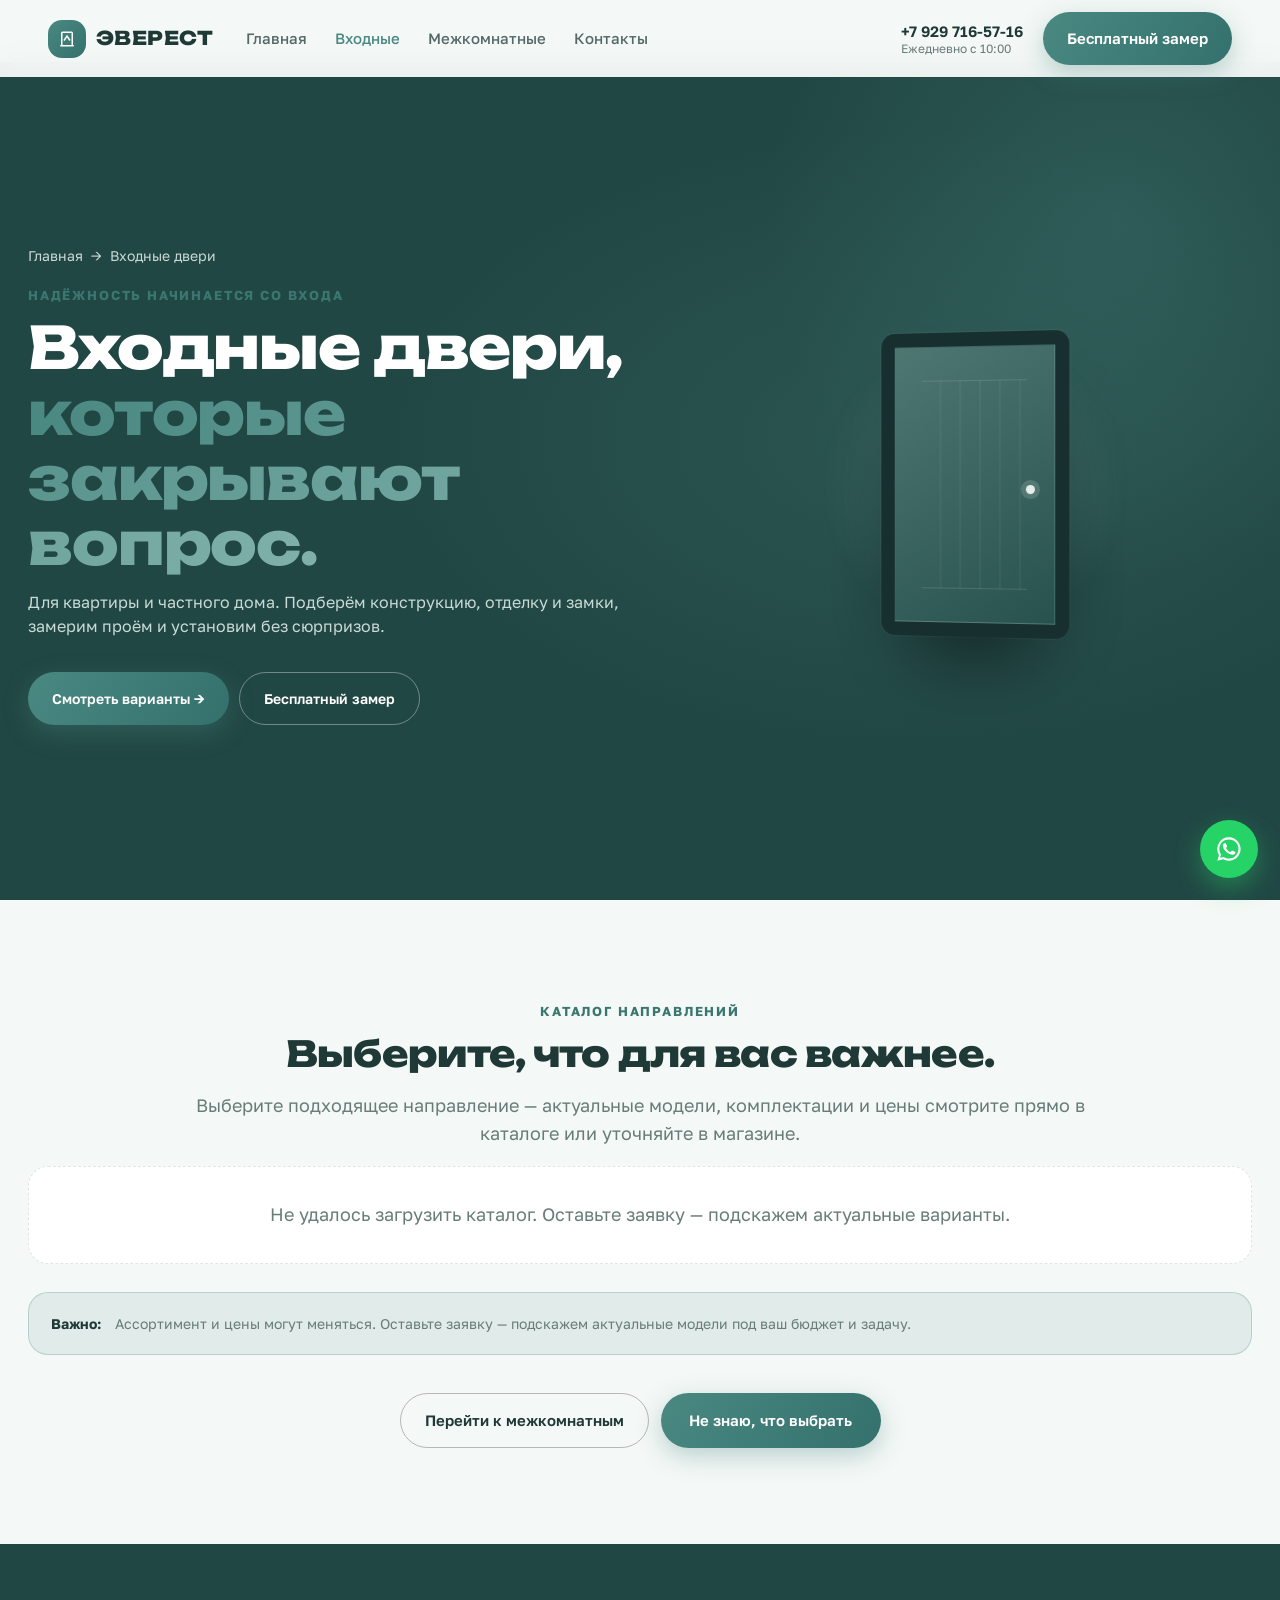
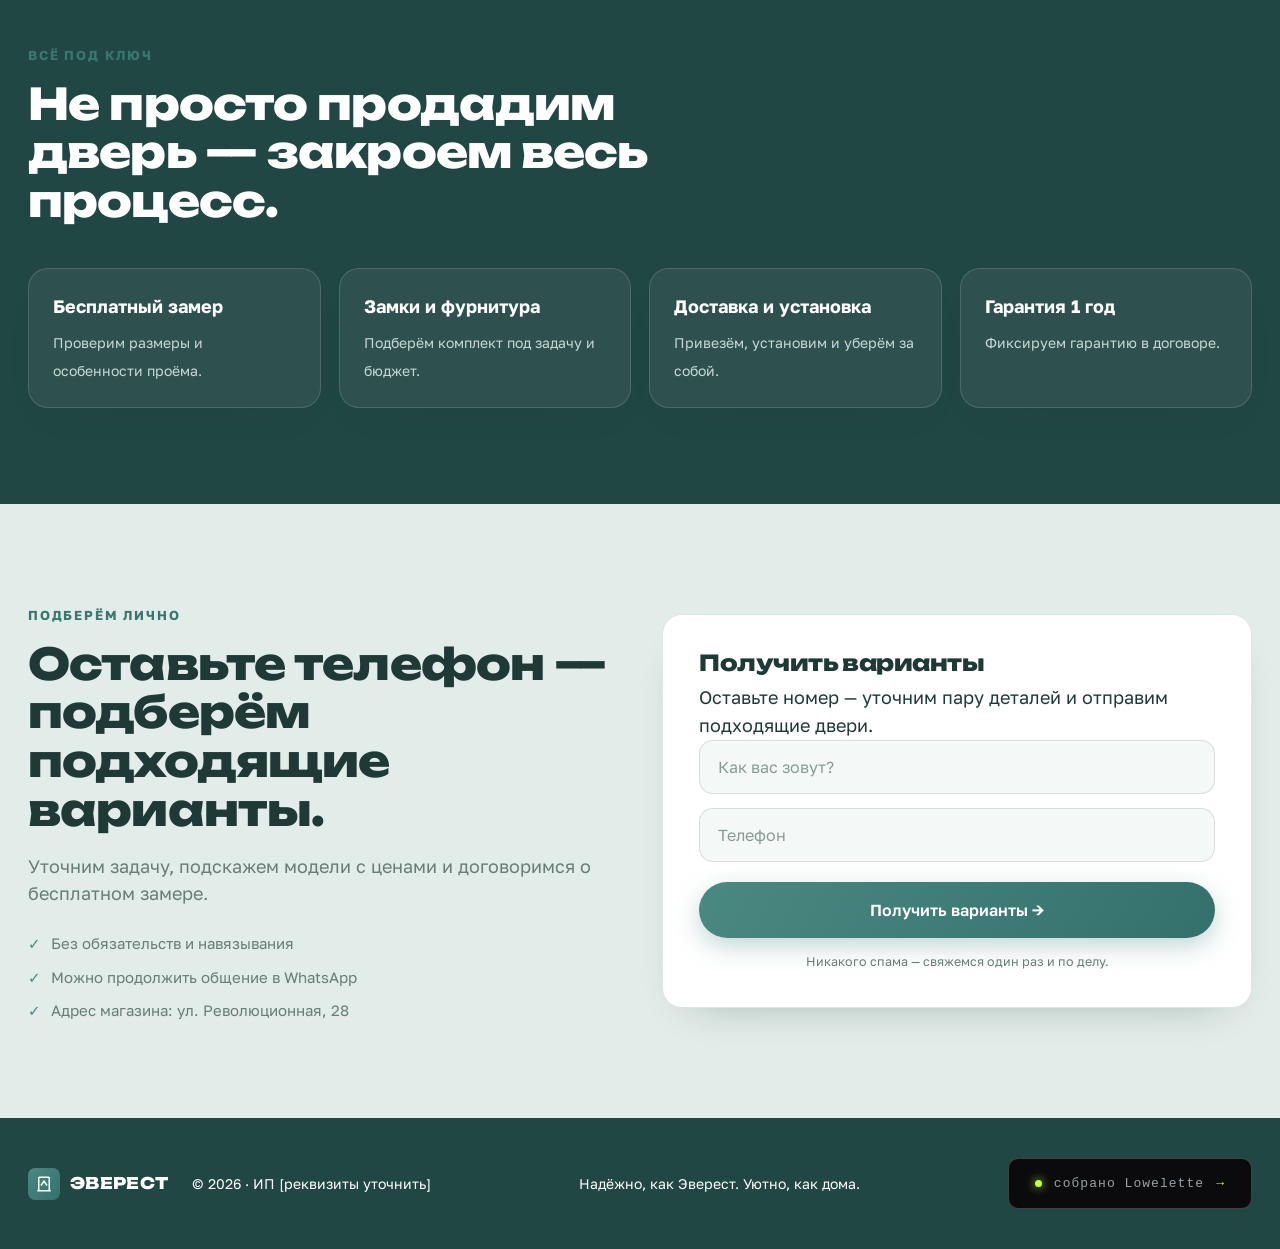
==== commit 9aa9e893: "fix 20" ====
--- a/catalog-entrance.html
+++ b/catalog-entrance.html
@@ -7,14 +7,14 @@
 <meta content="no-cache, no-store, must-revalidate" http-equiv="Cache-Control"/>
 <meta content="no-cache" http-equiv="Pragma"/>
 <meta content="0" http-equiv="Expires"/>
-<meta content="2026-08-31-v5.6" name="site-version"/>
+<meta content="2026-09-07-v6.4" name="site-version"/>
 <meta content="Подберём входную дверь для квартиры или дома, привезём и установим под ключ." name="description"/>
 <title>Входные двери в Тольятти — «Эверест»</title>
 <link href="https://fonts.googleapis.com" rel="preconnect"/>
 <link crossorigin="" href="https://fonts.gstatic.com" rel="preconnect"/>
 <link href="https://fonts.googleapis.com/css2?family=Unbounded:wght@400;600;800&amp;family=Golos+Text:wght@400;500;600;700&amp;display=swap" rel="stylesheet"/>
-<link href="css/styles.css?v=20260831-v56" rel="stylesheet"/>
-<link href="css/catalog.css?v=20260902-v61" rel="stylesheet"/>
+<link href="css/styles.css?v=20260907-v64" rel="stylesheet"/>
+<link href="css/catalog.css?v=20260907-v64" rel="stylesheet"/>
 <link href="css/fixed-theme.css?v=20260831-v55" rel="stylesheet"/><script defer="True" src="js/cms-site.js?v=20260831-content-v4"></script></head>
 <body class="catalog-page">
 <header class="header header-catalog scrolled" id="header">
@@ -193,5 +193,5 @@
 <a class="btn btn-primary" href="#form">Бесплатный замер</a>
 </div>
 <script src="js/app.js?v=20260831-content-v4"></script>
-<script defer="True" src="js/catalog-runtime.js?v=20260902-v61"></script></body>
+<script defer="True" src="js/catalog-runtime.js?v=20260907-v64"></script></body>
 </html>
--- a/css/styles.css
+++ b/css/styles.css
@@ -258,7 +258,6 @@
 .contacts-grid .form .field{margin-bottom:12px}
 .contacts-grid .form .privacy{margin-top:10px}
 
-28%{opacity:.65;clip-path:inset(34% 0 42% 0)}52%{opacity:0}78%{opacity:.7;clip-path:inset(72% 0 8% 0)}}
 @media(max-width:860px){
   .contacts-grid .form{padding:26px 24px}
   .footer-inner{display:flex;flex-wrap:wrap;gap:16px 22px}
@@ -266,3 +265,59 @@
   .footer-slogan{order:3;flex:1 1 100%;text-align:left}
   .footer-inner .lws-sign{order:4;margin:0 0 0 auto}
 }
+
+/* ===== Everest v6.3 — whole catalogue direction card is clickable ===== */
+a.cat-card{color:inherit;text-decoration:none;cursor:pointer}
+a.cat-card:focus-visible{outline:3px solid color-mix(in srgb,var(--accent) 32%,transparent);outline-offset:4px}
+a.cat-card .cat-link{pointer-events:none}
+
+/* ===== Everest v6.4 — mobile stability pass ===== */
+html,body{max-width:100%;overflow-x:hidden}
+img,svg,video,canvas{max-width:100%}
+
+@media(max-width:860px){
+  body{width:100%;min-width:0;padding-bottom:calc(86px + env(safe-area-inset-bottom))}
+  main,section,.wrap,.header-inner,.hero-grid,.cat-grid,.contacts-grid,.footer-inner{min-width:0;max-width:100%}
+  section{width:100%}
+
+  /* header: never wider than viewport */
+  .header,.header-inner{width:100%}
+  .header-inner{padding-left:16px;padding-right:16px}
+  .header-right{min-width:0;flex:0 0 auto}
+  .header-right .btn{max-width:46vw;padding-left:18px;padding-right:18px;overflow:hidden;text-overflow:ellipsis}
+
+  /* mobile hero: keep the whole composition inside the viewport */
+  .hero{width:100%;min-height:100svh;padding-left:18px;padding-right:18px}
+  .hero-grid{width:100%}
+  .hero-copy,.door-area{min-width:0;max-width:100%}
+  .hero h1,.hero h2{overflow-wrap:break-word}
+  .cta-row{max-width:100%}
+
+  /* forms/cards may never force a horizontal page scroll */
+  .contacts-grid,.prom-grid,.master,.cat-card,.promo,.quiz,.form{width:100%;max-width:100%;min-width:0}
+  .contacts-grid{grid-template-columns:minmax(0,1fr)!important}
+  input,textarea,select,button{max-width:100%}
+
+  /* fixed mobile CTA respects iPhone safe area */
+  .mobile-bar{left:0;right:0;width:100%;padding:10px 14px calc(10px + env(safe-area-inset-bottom));gap:10px}
+  .mobile-bar .btn{min-width:0;padding-left:12px;padding-right:12px;font-size:14px}
+  .wa-float{bottom:calc(96px + env(safe-area-inset-bottom))}
+
+  /* footer becomes a real single-column block on phones.
+     The Lowelette badge itself is untouched; only its container is constrained. */
+  footer{width:100%;max-width:100%;overflow:hidden;padding:32px 20px 34px}
+  .footer-inner{display:grid!important;grid-template-columns:minmax(0,1fr)!important;gap:16px!important;width:100%;max-width:100%;justify-items:start!important;align-items:start!important}
+  .footer-inner>.logo,.footer-requisites,.footer-slogan,.footer-inner .lws-sign{justify-self:start!important;min-width:0;max-width:100%}
+  .footer-requisites{order:initial!important;white-space:normal!important;overflow-wrap:anywhere}
+  .footer-slogan{order:initial!important;width:100%;text-align:left!important}
+  .footer-inner .lws-sign{order:initial!important;margin:0!important}
+}
+
+@media(max-width:430px){
+  .header-inner{padding-left:12px;padding-right:12px;gap:10px}
+  .logo{font-size:15px}
+  .logo-mark{width:32px;height:32px}
+  .header-right .btn{max-width:50vw;padding:11px 15px;font-size:13px}
+  .mobile-bar{padding-left:10px;padding-right:10px;gap:8px}
+  .mobile-bar .btn{font-size:13px;padding:12px 9px}
+}
--- a/css/catalog.css
+++ b/css/catalog.css
@@ -333,3 +333,114 @@
 /* ===== Everest public catalog v6.1 — full product details ===== */
 .product-points .more-point{border:0;background:transparent;padding:0;color:var(--accent);font:inherit;cursor:pointer;text-align:left}.product-points .more-point:hover{text-decoration:underline}.product-footer button.btn{border:0;cursor:pointer}.product-detail-dialog{width:min(980px,calc(100vw - 28px));max-height:calc(100dvh - 28px);padding:0;border:0;border-radius:24px;background:#fff;color:var(--text);box-shadow:0 35px 100px rgba(0,0,0,.32);overflow:hidden}.product-detail-dialog::backdrop{background:rgba(5,28,28,.62);backdrop-filter:blur(5px)}.product-detail-shell{position:relative;max-height:calc(100dvh - 28px);overflow:auto}.product-detail-close{position:sticky;z-index:8;float:right;top:16px;right:16px;margin:16px 16px -54px 0;width:38px;height:38px;border:1px solid var(--line);border-radius:12px;background:rgba(255,255,255,.95);font-size:25px;line-height:1;cursor:pointer}.product-detail-grid{display:grid;grid-template-columns:minmax(300px,.9fr) minmax(0,1.1fr);min-height:560px}.product-detail-media{position:relative;display:grid;place-items:center;min-height:560px;padding:38px;background:linear-gradient(145deg,var(--bg-2),#d9ebe7);overflow:hidden}.product-detail-media .product-detail-image{width:100%;height:100%;max-height:620px;object-fit:contain}.product-detail-placeholder{transform:scale(1.38)}.product-detail-badge{position:absolute;top:24px;left:24px;padding:7px 10px;border:1px solid var(--line);border-radius:999px;background:rgba(255,255,255,.94);font-size:12px;font-weight:800}.product-detail-info{padding:48px 42px 38px}.product-detail-tag{display:block;margin-bottom:8px;color:var(--accent);font-size:12px;font-weight:800;text-transform:uppercase;letter-spacing:.1em}.product-detail-info h2{margin:0 56px 10px 0;font-size:31px;line-height:1.15}.product-detail-price{display:block;margin-bottom:18px;font-size:22px}.product-detail-description{color:var(--muted);line-height:1.6}.product-detail-info section{margin-top:24px;padding-top:20px;border-top:1px solid var(--line)}.product-detail-info section h3{margin:0 0 12px;font-size:16px}.product-detail-features{display:grid;grid-template-columns:1fr 1fr;gap:8px 18px;margin:0;padding:0;list-style:none}.product-detail-features li{position:relative;padding-left:15px;color:var(--muted);font-size:13px}.product-detail-features li:before{content:"";position:absolute;left:0;top:.58em;width:6px;height:6px;border-radius:50%;background:var(--accent)}.product-detail-groups{display:grid;gap:10px}.product-detail-groups>div{display:grid;grid-template-columns:minmax(120px,165px) 1fr;gap:12px;padding:8px 0;border-top:1px solid rgba(120,145,147,.14)}.product-detail-groups>div:first-child{border-top:0}.product-detail-groups strong{font-size:12px}.product-detail-groups span{color:var(--muted);font-size:13px;line-height:1.4}.product-detail-actions{display:flex;flex-wrap:wrap;gap:9px;margin-top:28px}.product-detail-actions .btn{min-width:150px;text-align:center}.product-detail-actions .btn-ghost{border-color:var(--line)}
 @media(max-width:760px){.product-detail-dialog{width:calc(100vw - 16px);max-height:calc(100dvh - 16px);border-radius:18px}.product-detail-shell{max-height:calc(100dvh - 16px)}.product-detail-grid{grid-template-columns:1fr}.product-detail-media{min-height:310px;max-height:390px;padding:28px}.product-detail-media .product-detail-image{max-height:330px}.product-detail-placeholder{transform:scale(1.05)}.product-detail-info{padding:28px 22px}.product-detail-info h2{font-size:24px}.product-detail-features{grid-template-columns:1fr}.product-detail-groups>div{grid-template-columns:1fr;gap:3px}.product-detail-actions{display:grid}.product-detail-actions .btn{width:100%}}
+
+/* ===== Everest public catalog v6.2 — centered product card ===== */
+.product-detail-dialog{
+  position:fixed;inset:0;margin:auto;
+  width:min(980px,calc(100vw - 48px));max-width:none;
+  height:auto;max-height:calc(100dvh - 40px);
+  padding:0;border:0;border-radius:22px;background:#fff;color:var(--text);
+  box-shadow:0 34px 100px rgba(0,0,0,.32);overflow:hidden
+}
+.product-detail-dialog::backdrop{background:rgba(4,31,31,.62);backdrop-filter:blur(5px)}
+.product-detail-shell{position:relative;height:100%;max-height:none;overflow:hidden}
+.product-detail-close{position:absolute;z-index:10;float:none;top:16px;right:16px;margin:0;width:40px;height:40px;border:1px solid var(--line);border-radius:12px;background:rgba(255,255,255,.96);font-size:25px;line-height:1;cursor:pointer}
+.product-detail-grid{display:grid;grid-template-columns:minmax(310px,.92fr) minmax(0,1.08fr);height:min(680px,calc(100dvh - 40px));min-height:500px}
+.product-detail-media{min-height:0;height:100%;padding:32px;background:linear-gradient(145deg,var(--bg-2),#d9ebe7)}
+.product-detail-media .product-detail-image{width:100%;height:100%;max-height:none;object-fit:contain}
+.product-detail-placeholder{transform:scale(1.25)}
+.product-detail-badge{top:20px;left:20px}
+.product-detail-info{min-width:0;overflow-y:auto;padding:46px 38px 28px;scrollbar-gutter:stable;overscroll-behavior:contain}
+.product-detail-info h2{font-size:27px;margin-right:52px}
+.product-detail-description{font-size:14px}
+.product-detail-info section{margin-top:21px;padding-top:17px}
+.product-detail-features{gap:7px 16px}
+.product-detail-actions{position:sticky;bottom:-1px;z-index:3;margin:24px -2px -2px;padding:15px 2px 2px;background:linear-gradient(to bottom,rgba(255,255,255,0),#fff 14px,#fff 100%)}
+@media(max-width:760px){
+  .product-detail-dialog{width:calc(100vw - 16px);max-height:calc(100dvh - 16px);border-radius:18px}
+  .product-detail-shell{max-height:calc(100dvh - 16px);overflow:auto}
+  .product-detail-grid{display:block;height:auto;min-height:0}
+  .product-detail-media{height:320px;min-height:0;padding:25px}
+  .product-detail-media .product-detail-image{max-height:280px}
+  .product-detail-placeholder{transform:scale(1)}
+  .product-detail-info{overflow:visible;padding:28px 20px 22px}
+  .product-detail-info h2{font-size:23px}
+  .product-detail-actions{position:static;margin-top:22px;padding-top:0;background:none}
+}
+
+/* ===== Everest public catalog v6.3 — stable headings + taller galleries ===== */
+.catalog-page #models .catalog-intro{max-width:1180px}
+.catalog-page #models .catalog-intro h2{
+  max-width:1100px;margin-inline:auto;
+  font-size:clamp(32px,2.8vw,48px);line-height:1.08;
+  text-wrap:balance
+}
+.catalog-page #models .catalog-intro .lead{max-width:920px}
+
+.catalog-browser .product-visual{height:270px}
+.product-gallery{position:relative;width:100%;height:100%;overflow:hidden;touch-action:pan-y;background:inherit}
+.product-gallery-stage{position:relative;width:100%;height:100%}
+.product-gallery [data-gallery-slide]{position:absolute;inset:0;width:100%;height:100%;opacity:0;pointer-events:none;transition:opacity .2s ease;object-fit:cover}
+.product-gallery [data-gallery-slide].is-active{opacity:1;pointer-events:auto}
+.product-gallery-arrow{position:absolute;z-index:5;top:50%;display:grid;place-items:center;width:34px;height:34px;padding:0;border:1px solid rgba(255,255,255,.75);border-radius:999px;background:rgba(15,55,53,.72);color:#fff;font-size:25px;line-height:1;transform:translateY(-50%);backdrop-filter:blur(7px);box-shadow:0 8px 24px -14px rgba(0,0,0,.7);opacity:.8;transition:.18s}
+.product-gallery-arrow:hover{opacity:1;transform:translateY(-50%) scale(1.06)}
+.product-gallery-arrow.prev{left:10px}.product-gallery-arrow.next{right:10px}
+.product-gallery-dots{position:absolute;z-index:5;left:50%;bottom:9px;display:flex;gap:5px;transform:translateX(-50%);padding:5px 7px;border-radius:999px;background:rgba(12,49,47,.45);backdrop-filter:blur(6px)}
+.product-gallery-dots button{width:7px;height:7px;padding:0;border:0;border-radius:50%;background:rgba(255,255,255,.52);cursor:pointer}
+.product-gallery-dots button.is-active{background:#fff;box-shadow:0 0 0 2px rgba(255,255,255,.2)}
+.product-badge{z-index:7}
+.product-detail-media .product-gallery{height:100%}
+.product-detail-media .product-gallery [data-gallery-slide]{object-fit:contain}
+.product-detail-media .product-gallery-arrow{width:38px;height:38px}
+
+@media(max-width:1450px){.catalog-browser .product-visual{height:250px}}
+@media(max-width:1080px){.catalog-browser .product-visual{height:235px}}
+@media(max-width:620px){.catalog-browser .product-visual{height:270px}}
+@media(max-width:460px){.catalog-browser .product-visual{height:250px}}
+
+/* ===== Everest v6.4 — mobile catalogue / gallery pass ===== */
+@media(max-width:860px){
+  .catalog-page main,.catalog-page #models,.catalog-page #models>.wrap,.catalog-browser,.catalog-results,.catalog-grid{min-width:0;max-width:100%;width:100%}
+  .catalog-page #models{overflow:hidden;padding-left:16px;padding-right:16px}
+  .catalog-browser{overflow:visible}
+  .catalog-filter-shell{width:100%;max-width:100%}
+  .catalog-filter-mobile-toggle{width:100%;min-width:0}
+  .catalog-results-head{min-width:0}
+
+  /* one card per row on phones/tablets; no accidental wide grid */
+  .catalog-browser .catalog-grid{grid-template-columns:minmax(0,1fr)!important;gap:18px}
+  .catalog-browser .product-card{display:flex!important;width:100%;max-width:100%;min-width:0}
+
+  /* Real door photos must be readable on a phone. */
+  .catalog-browser .product-visual{height:360px!important;min-height:360px!important}
+  .catalog-browser .product-gallery{height:100%;width:100%;background:linear-gradient(145deg,var(--bg-2),#e8f2ef)}
+  .catalog-browser .product-gallery-stage{height:100%;width:100%}
+  .catalog-browser .product-gallery [data-gallery-slide]{display:block!important;width:100%!important;height:100%!important;max-width:none!important;object-fit:contain!important;object-position:center center!important;padding:14px;background:transparent}
+  .catalog-browser .product-gallery-arrow{width:38px;height:38px;opacity:.96}
+  .catalog-browser .product-gallery-arrow.prev{left:12px}.catalog-browser .product-gallery-arrow.next{right:12px}
+  .catalog-browser .product-gallery-dots{bottom:12px}
+
+  /* Placeholders stay large enough to read as a door, not a tiny icon. */
+  .catalog-browser .catalog-door{width:118px;height:214px}
+
+  .catalog-browser .product-content{padding:18px 20px 19px}
+  .catalog-browser .product-card h3{font-size:20px;line-height:1.22}
+  .catalog-browser .product-description{font-size:14px!important;line-height:1.5}
+  .catalog-browser .product-points{font-size:13px}
+  .catalog-browser .product-price{font-size:18px}
+  .catalog-browser .product-footer .btn{font-size:14px;padding:12px 18px}
+
+  /* Product details use the whole mobile viewport without horizontal spill. */
+  .product-detail-dialog{width:calc(100vw - 16px)!important;max-width:calc(100vw - 16px)!important}
+  .product-detail-grid,.product-detail-info,.product-detail-media{min-width:0;max-width:100%}
+  .product-detail-media{height:360px!important;max-height:none!important}
+  .product-detail-media .product-gallery [data-gallery-slide]{object-fit:contain!important;padding:12px}
+}
+
+@media(max-width:460px){
+  .catalog-page #models{padding-left:12px;padding-right:12px}
+  .catalog-browser .product-visual{height:330px!important;min-height:330px!important}
+  .catalog-browser .product-content{padding:17px 18px 18px}
+  .catalog-browser .product-card h3{font-size:19px}
+  .product-detail-media{height:330px!important}
+}
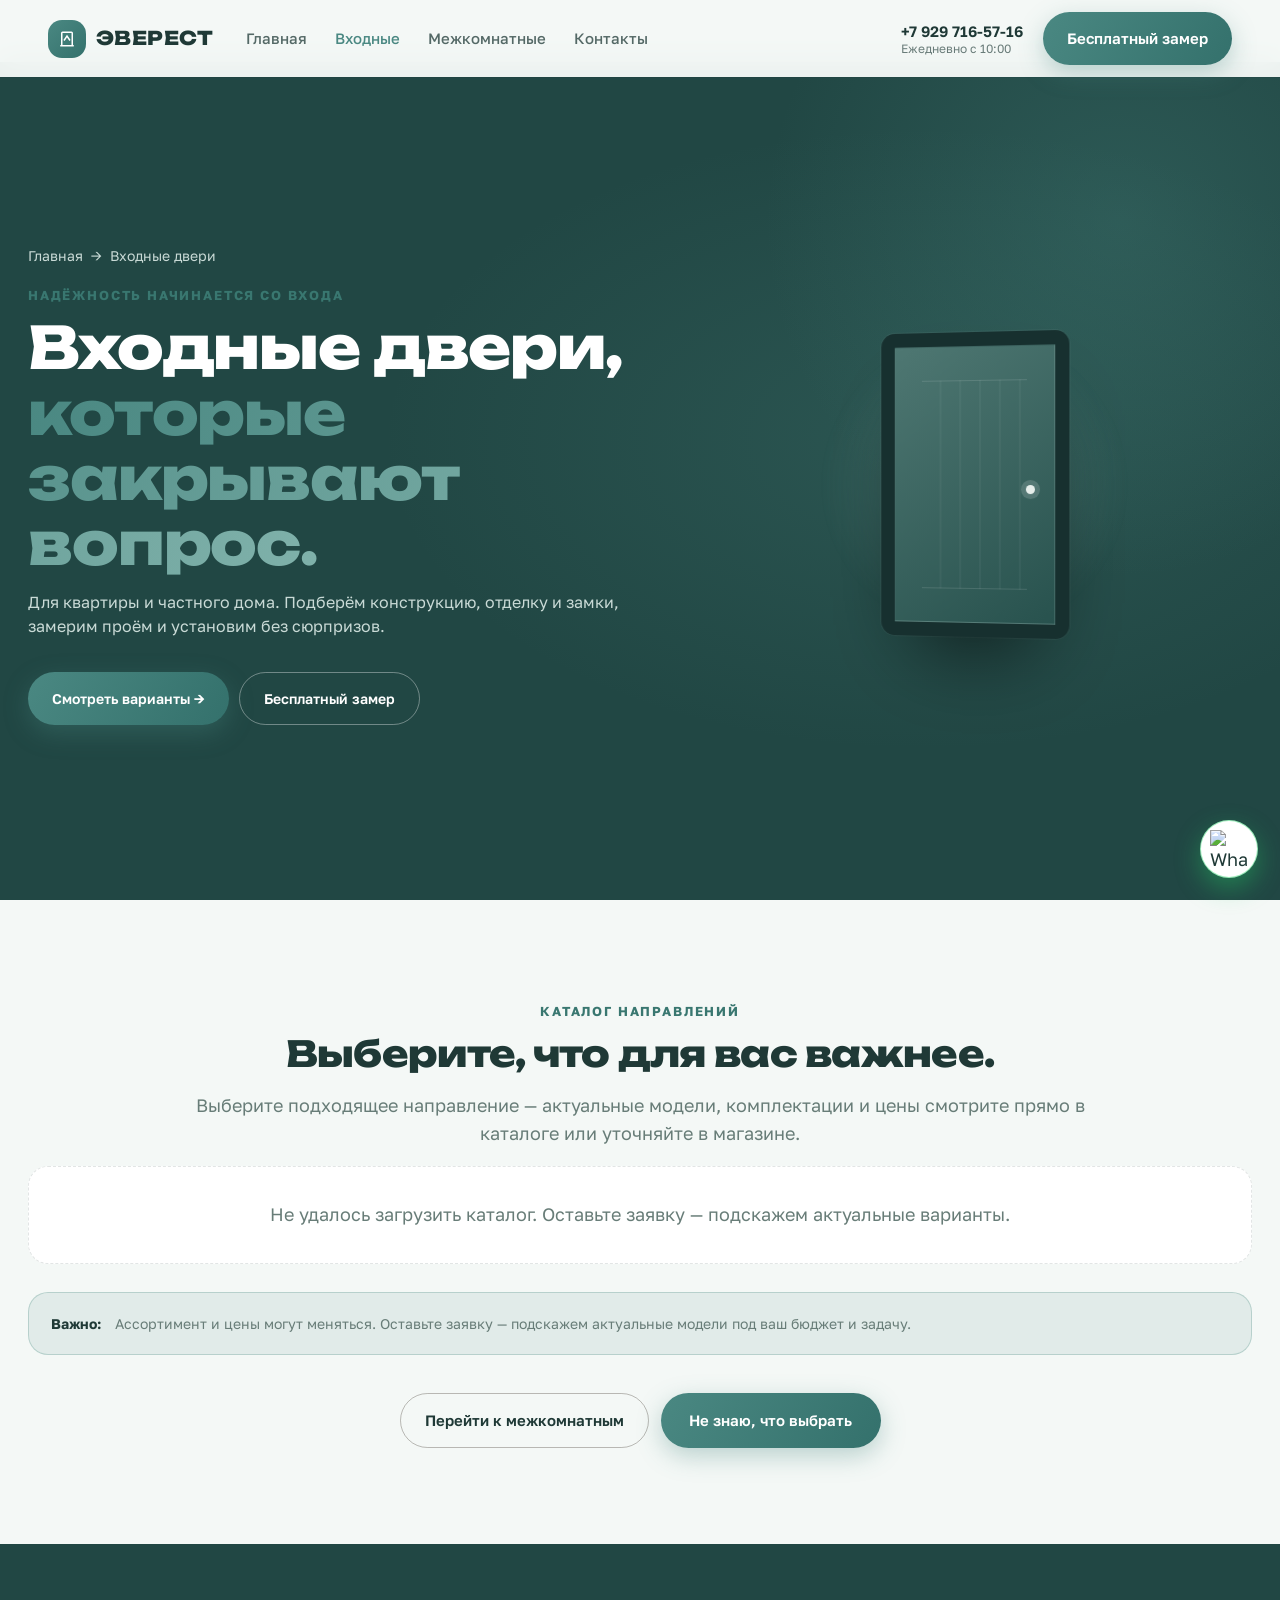
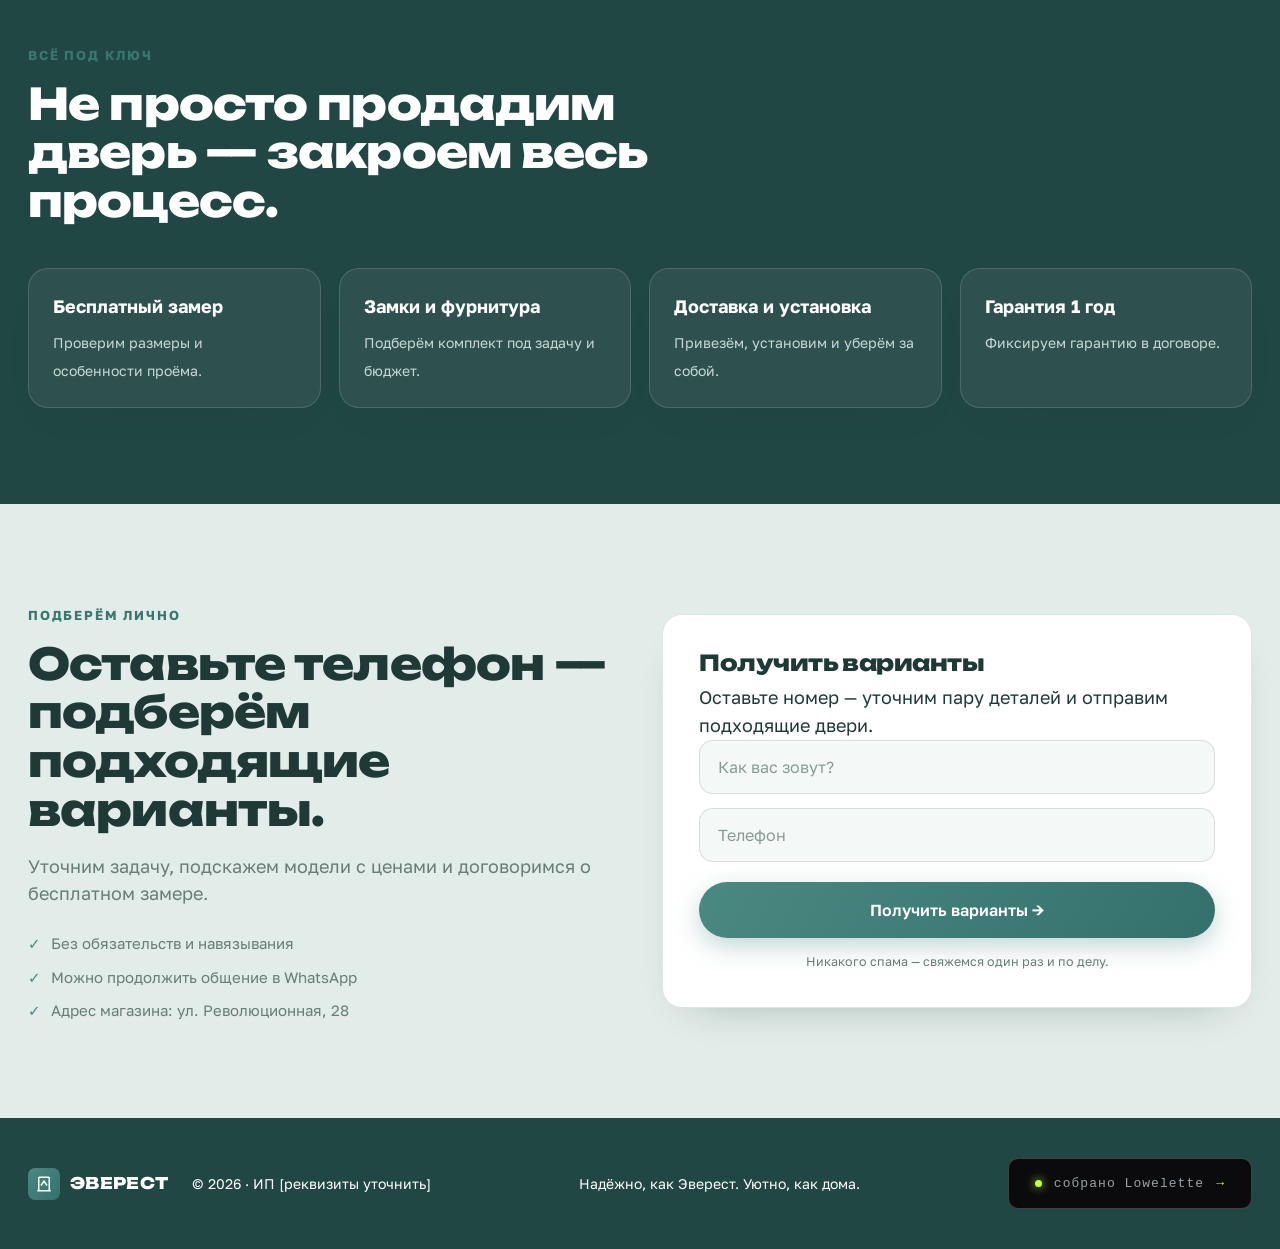
==== commit 2bcfd2c4: "fix 2.2" ====
--- a/catalog-entrance.html
+++ b/catalog-entrance.html
@@ -45,7 +45,7 @@
 <p class="subtitle">Для квартиры и частного дома. Подберём конструкцию, отделку и замки, замерим проём и установим без сюрпризов.</p>
 <div class="catalog-hero-actions">
 <a class="btn btn-primary btn-big" href="#models">Смотреть варианты →</a>
-<a class="btn btn-ghost btn-big" href="#form">Бесплатный замер</a><a class="btn btn-ghost btn-big" data-max-anchor="" data-max-link="" hidden="" href="#" rel="noopener" target="_blank">Написать в MAX</a>
+<a class="btn btn-ghost btn-big" href="#form">Бесплатный замер</a><a class="btn btn-max btn-big messenger-btn" data-max-anchor="" data-max-link="" hidden="" href="#" rel="noopener" target="_blank"><img class="messenger-icon" src="https://max.ru/s/img/big-logo.png" alt="" aria-hidden="true">Написать в MAX</a>
 </div>
 </div>
 <div aria-hidden="true" class="catalog-showcase">
@@ -187,7 +187,7 @@
 })();
 </script>
 </footer>
-<a aria-label="Написать в WhatsApp" class="wa-float" data-wa-link="" data-wa-text="Здравствуйте! Хочу подобрать входные двери. Пришлите, пожалуйста, варианты и цены." href="#" rel="noopener" target="_blank"><svg fill="currentColor" height="28" viewbox="0 0 24 24" width="28"><path d="M12 2a10 10 0 0 0-8.6 15.1L2 22l5-1.3A10 10 0 1 0 12 2zm0 18.2c-1.5 0-3-.4-4.3-1.2l-.3-.2-3 .8.8-2.9-.2-.3A8.2 8.2 0 1 1 12 20.2zm4.6-6.1c-.3-.1-1.5-.7-1.7-.8-.2-.1-.4-.1-.6.1-.2.3-.7.8-.8 1-.1.2-.3.2-.5.1a6.7 6.7 0 0 1-3.4-3c-.3-.4 0-.5.1-.7l.4-.5c.1-.2.1-.3.2-.5 0-.2 0-.4-.1-.5l-.8-1.9c-.2-.5-.4-.4-.6-.4h-.5c-.2 0-.5.1-.7.3-.2.3-.9.9-.9 2.2s.9 2.5 1.1 2.7c.1.2 1.9 2.9 4.6 4a15 15 0 0 0 1.5.6c.6.2 1.2.2 1.7.1.5-.1 1.5-.6 1.7-1.2.2-.6.2-1.1.2-1.2-.1-.1-.3-.2-.6-.3z"></path></svg></a>
+<a aria-label="Написать в WhatsApp" class="wa-float" data-wa-link="" data-wa-text="Здравствуйте! Хочу подобрать входные двери. Пришлите, пожалуйста, варианты и цены." href="#" rel="noopener" target="_blank"><img class="wa-official-icon" src="https://static.whatsapp.net/rsrc.php/y1/r/FJbTMJqMap7.svg" alt="WhatsApp"></a>
 <div class="mobile-bar">
 <a class="btn btn-ghost" data-setting-phone="primary" href="tel:+79297165716">📞 Позвонить</a>
 <a class="btn btn-primary" href="#form">Бесплатный замер</a>
--- a/css/styles.css
+++ b/css/styles.css
@@ -163,8 +163,11 @@
 
   /* ======= МАСТЕР ======= */
   .master{display:grid;grid-template-columns:340px 1fr;gap:40px;align-items:center;margin-top:48px;background:var(--card);border:1px solid var(--line);border-radius:20px;padding:36px}
-  .master-photo{aspect-ratio:3/4;border-radius:14px;border:2px dashed rgba(199,123,46,.5);display:grid;place-items:center;color:var(--muted);font-size:14px;text-align:center;padding:20px;background:var(--bg)}
+  .master-photo{aspect-ratio:3/4;border-radius:14px;border:2px dashed rgba(199,123,46,.5);display:grid;place-items:center;color:var(--muted);font-size:14px;text-align:center;padding:20px;background:var(--bg);overflow:hidden}
   .master-photo small{display:block;max-width:230px;margin-top:10px;line-height:1.45}
+  .master-photo.has-photo{padding:0;border-style:solid;border-color:var(--line);background:var(--bg)}
+  .master-photo img{width:100%;height:100%;display:block;object-fit:cover;object-position:center}
+  .master-photo-placeholder{max-width:260px}
 
   /* ======= КОНТАКТЫ ======= */
   .contacts-grid{display:grid;grid-template-columns:1fr 1fr;gap:40px;margin-top:48px}
@@ -321,3 +324,19 @@
   .mobile-bar{padding-left:10px;padding-right:10px;gap:8px}
   .mobile-bar .btn{font-size:13px;padding:12px 9px}
 }
+
+
+/* ===== Everest v6.6 — official messenger marks ===== */
+.messenger-btn{display:inline-flex!important;align-items:center;justify-content:center;gap:8px}
+.messenger-icon{display:inline-block;width:20px;height:20px;flex:0 0 20px;object-fit:contain}
+.btn-max{background:#471AFF!important;border-color:#471AFF!important;color:#fff!important}
+.btn-max:hover{background:#3c12df!important;border-color:#3c12df!important;box-shadow:0 10px 28px rgba(71,26,255,.24)}
+.btn-whatsapp{border-color:#25D366!important;color:#128C7E!important;background:#fff!important}
+.messenger-contact-icon{width:22px;height:22px;object-fit:contain;align-self:flex-start;margin-top:1px}
+.messenger-contact .wa-text-link{color:#128C7E!important;font-weight:700}
+.messenger-contact .max-text-link{color:#471AFF!important;font-weight:700}
+.wa-float{background:#fff!important;border:1px solid rgba(37,211,102,.45)!important;color:inherit!important}
+.wa-float .wa-official-icon{display:block;width:38px;height:38px;object-fit:contain}
+.hero .badge[data-promo-block]{display:inline-flex;align-items:center}
+.hero .badge[data-promo-block][hidden]{display:none!important}
+.btn-max .messenger-icon{background:#fff;border-radius:6px;padding:2px;box-sizing:border-box}
--- a/css/catalog.css
+++ b/css/catalog.css
@@ -444,3 +444,10 @@
   .catalog-browser .product-card h3{font-size:19px}
   .product-detail-media{height:330px!important}
 }
+
+
+/* ===== Everest v6.6 — square product photography ===== */
+.catalog-browser .product-card{border-radius:0 0 16px 16px}
+.catalog-browser .product-visual,.catalog-browser .product-gallery,.catalog-browser .product-gallery-stage{border-radius:0!important}
+.catalog-browser .product-gallery [data-gallery-slide],.catalog-browser .catalog-product-image{border-radius:0!important}
+.product-detail-media,.product-detail-media .product-gallery,.product-detail-media .product-gallery-stage,.product-detail-media [data-gallery-slide]{border-radius:0!important}
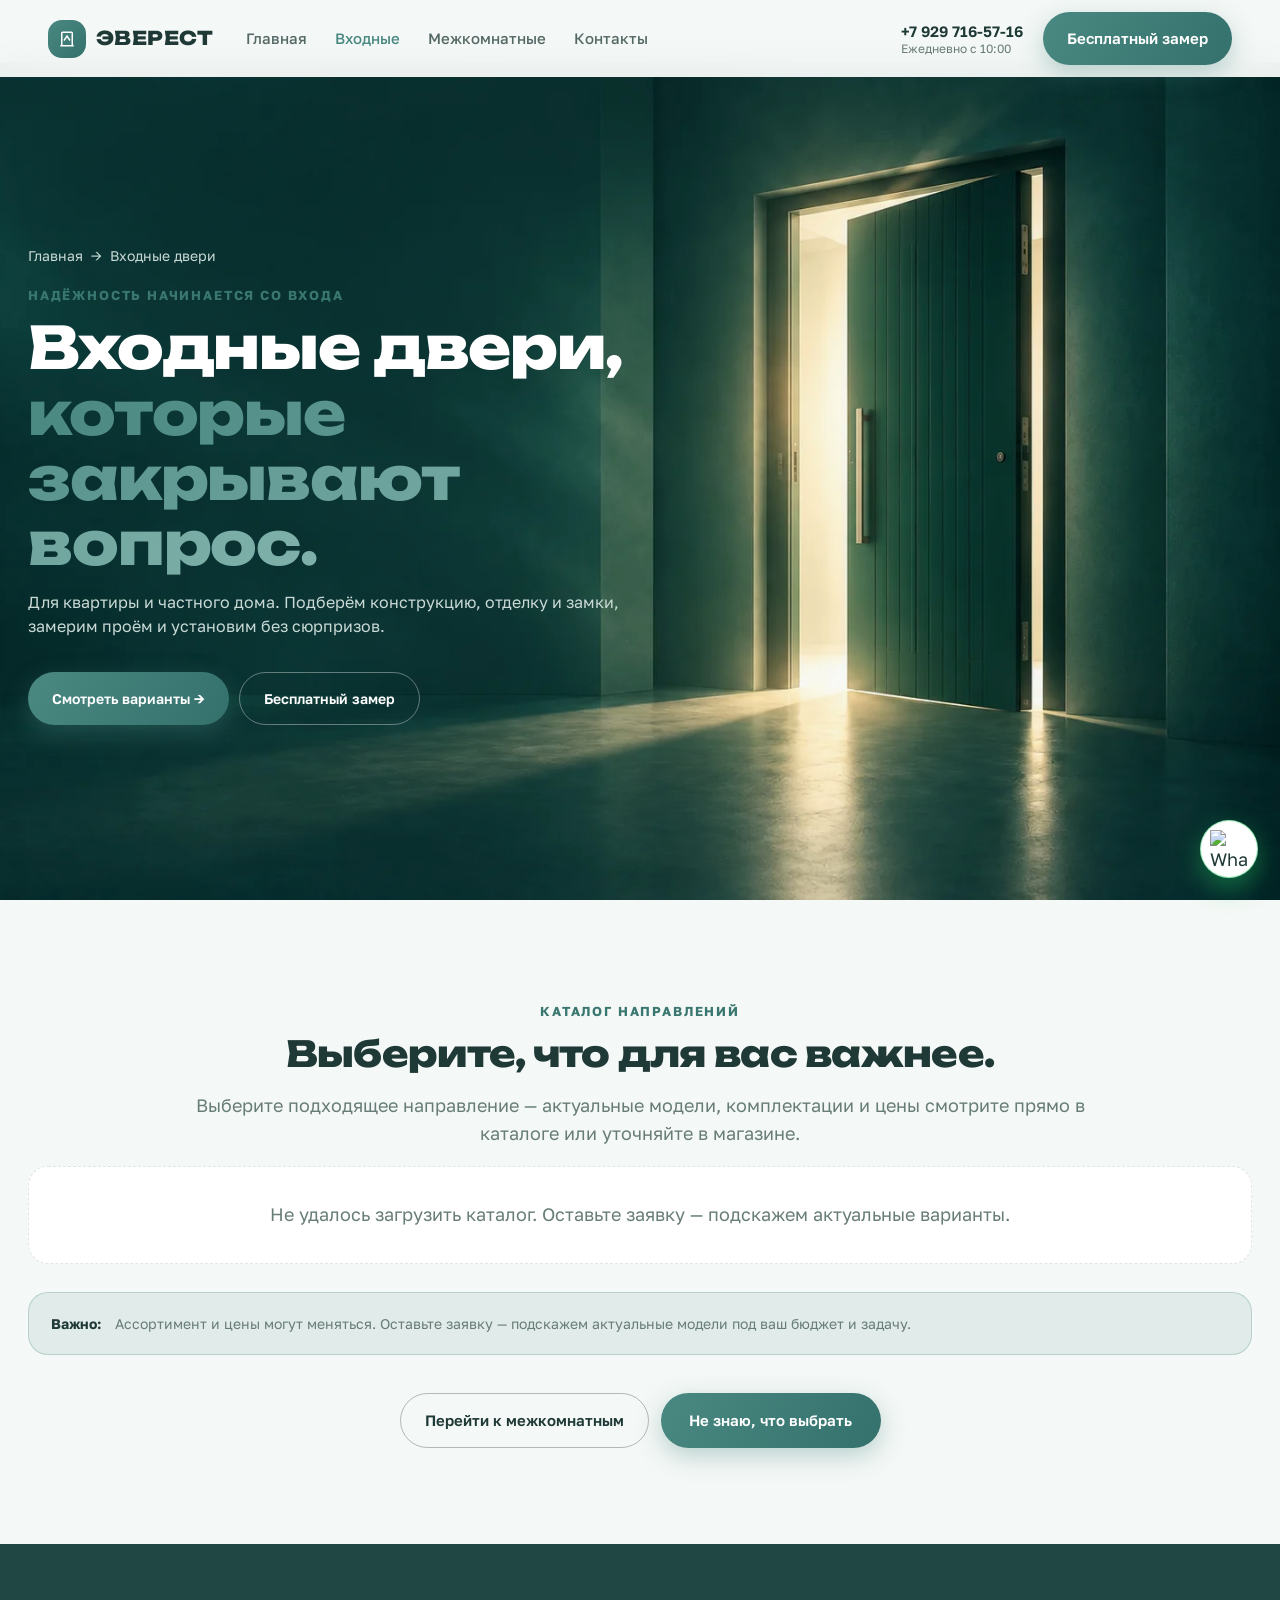
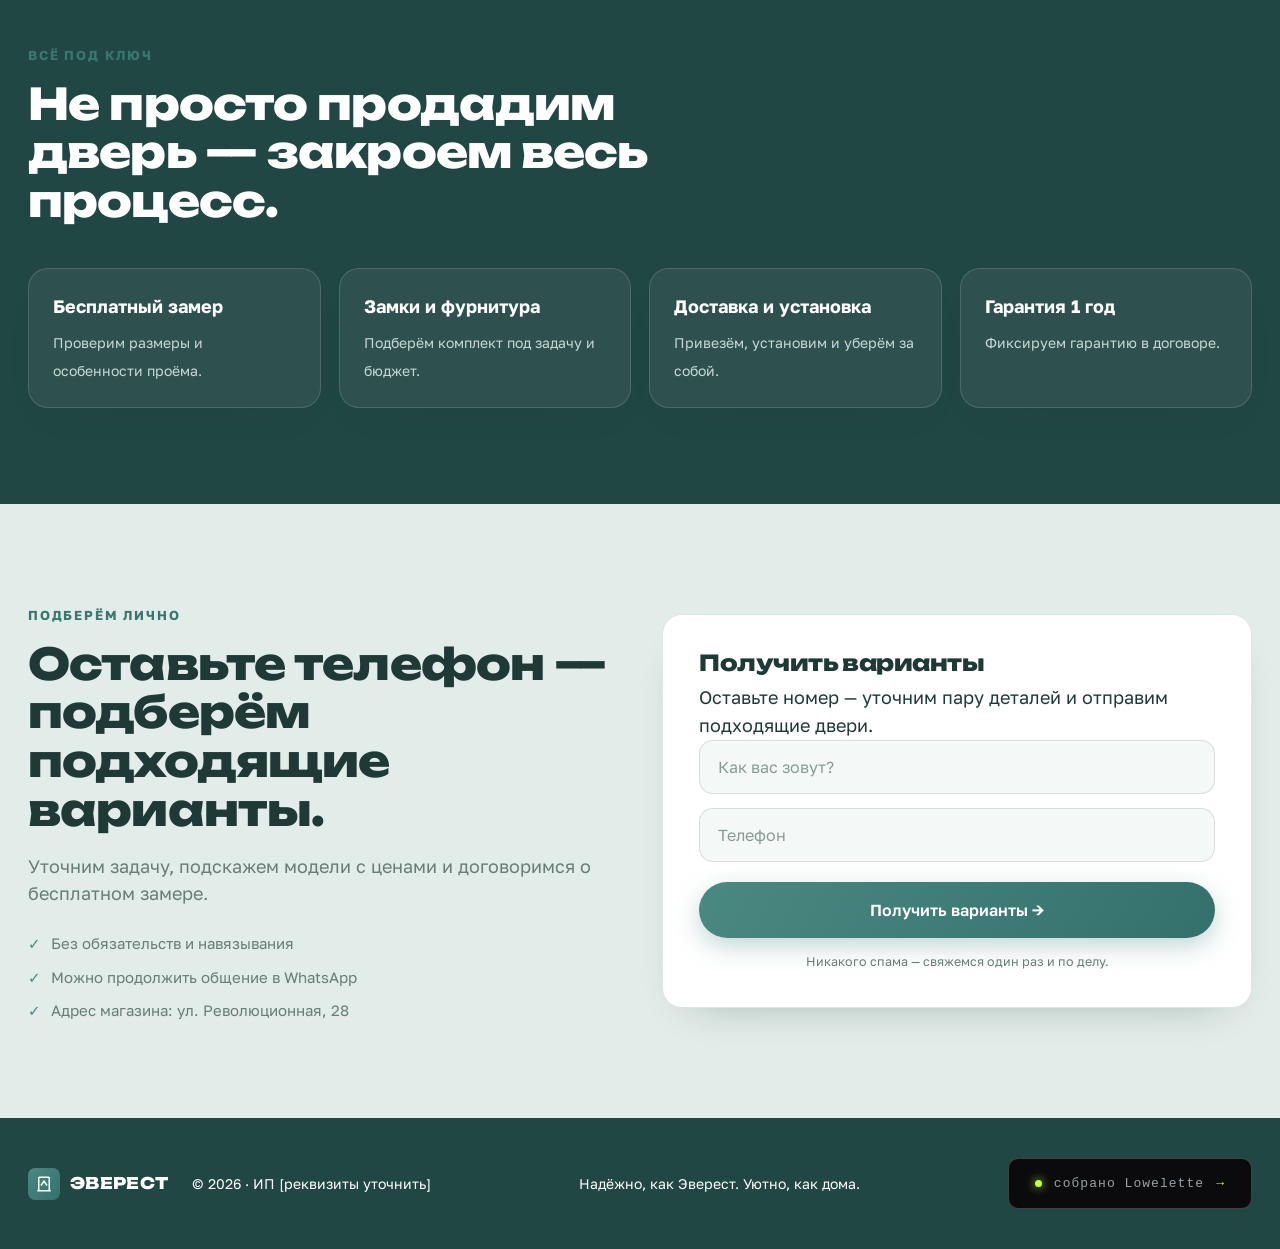
==== commit b56bf903: "fix 2.3" ====
--- a/catalog-entrance.html
+++ b/catalog-entrance.html
@@ -7,16 +7,16 @@
 <meta content="no-cache, no-store, must-revalidate" http-equiv="Cache-Control"/>
 <meta content="no-cache" http-equiv="Pragma"/>
 <meta content="0" http-equiv="Expires"/>
-<meta content="2026-09-07-v6.4" name="site-version"/>
+<meta content="2026-09-08-v6.8" name="site-version"/>
 <meta content="Подберём входную дверь для квартиры или дома, привезём и установим под ключ." name="description"/>
 <title>Входные двери в Тольятти — «Эверест»</title>
 <link href="https://fonts.googleapis.com" rel="preconnect"/>
 <link crossorigin="" href="https://fonts.gstatic.com" rel="preconnect"/>
 <link href="https://fonts.googleapis.com/css2?family=Unbounded:wght@400;600;800&amp;family=Golos+Text:wght@400;500;600;700&amp;display=swap" rel="stylesheet"/>
-<link href="css/styles.css?v=20260907-v64" rel="stylesheet"/>
-<link href="css/catalog.css?v=20260907-v64" rel="stylesheet"/>
+<link href="css/styles.css?v=20260908-v68" rel="stylesheet"/>
+<link href="css/catalog.css?v=20260908-v68" rel="stylesheet"/>
 <link href="css/fixed-theme.css?v=20260831-v55" rel="stylesheet"/><script defer="True" src="js/cms-site.js?v=20260831-content-v4"></script></head>
-<body class="catalog-page">
+<body class="catalog-page catalog-entrance-page">
 <header class="header header-catalog scrolled" id="header">
 <div class="header-inner">
 <a class="logo" href="index.html">
--- a/css/styles.css
+++ b/css/styles.css
@@ -340,3 +340,27 @@
 .hero .badge[data-promo-block]{display:inline-flex;align-items:center}
 .hero .badge[data-promo-block][hidden]{display:none!important}
 .btn-max .messenger-icon{background:#fff;border-radius:6px;padding:2px;box-sizing:border-box}
+
+/* ===== Everest v6.7 — calmer MAX outline ===== */
+.btn-max{
+  background:rgba(71,26,255,.035)!important;
+  border:2px solid rgba(71,26,255,.72)!important;
+  color:#3f2bd6!important;
+  box-shadow:none!important;
+}
+.btn-max:hover{
+  background:rgba(71,26,255,.085)!important;
+  border-color:#471AFF!important;
+  color:#351fc4!important;
+  box-shadow:0 9px 24px -20px rgba(71,26,255,.7)!important;
+}
+.catalog-hero .btn-max,.hero .btn-max,.dark .btn-max{
+  background:rgba(71,26,255,.075)!important;
+  border-color:#7c6cff!important;
+  color:#fff!important;
+}
+.catalog-hero .btn-max:hover,.hero .btn-max:hover,.dark .btn-max:hover{
+  background:rgba(71,26,255,.15)!important;
+  border-color:#9588ff!important;
+  color:#fff!important;
+}
--- a/css/catalog.css
+++ b/css/catalog.css
@@ -451,3 +451,166 @@
 .catalog-browser .product-visual,.catalog-browser .product-gallery,.catalog-browser .product-gallery-stage{border-radius:0!important}
 .catalog-browser .product-gallery [data-gallery-slide],.catalog-browser .catalog-product-image{border-radius:0!important}
 .product-detail-media,.product-detail-media .product-gallery,.product-detail-media .product-gallery-stage,.product-detail-media [data-gallery-slide]{border-radius:0!important}
+
+/* ===== Everest v6.7 — clickable cards + integrated door placeholders ===== */
+.catalog-browser .product-card{cursor:pointer}
+.catalog-browser .product-card:focus-within{border-color:color-mix(in srgb,var(--accent) 42%,var(--line))}
+
+/* Hero placeholders: brand-toned architectural niche instead of a floating generic door. */
+.catalog-showcase{isolation:isolate}
+.catalog-showcase::before{
+  content:"";position:absolute;z-index:0;width:420px;height:455px;border-radius:34px;
+  border:1px solid rgba(154,205,198,.16);
+  background:linear-gradient(145deg,rgba(255,255,255,.035),rgba(66,124,119,.055));
+  box-shadow:inset 0 0 0 1px rgba(255,255,255,.025),0 38px 90px -72px rgba(0,0,0,.85)
+}
+.catalog-showcase::after{
+  content:"";position:absolute;z-index:0;bottom:30px;width:340px;height:1px;
+  background:linear-gradient(90deg,transparent,rgba(188,224,218,.34),transparent)
+}
+.catalog-showcase-glow{
+  z-index:0;width:470px;height:470px;
+  background:radial-gradient(circle,rgba(76,157,149,.20),rgba(45,111,106,.07) 46%,transparent 70%);
+  filter:blur(7px)
+}
+.showcase-door{
+  z-index:2;width:258px;height:410px;padding:12px;border-radius:4px;
+  background:#0a2f31;border:1px solid rgba(205,235,231,.16);
+  box-shadow:0 42px 82px -46px rgba(0,0,0,.86),0 0 0 1px rgba(255,255,255,.025);
+  transform:perspective(1000px) rotateY(-4deg)
+}
+.showcase-door::before{
+  inset:12px;border:1px solid rgba(218,239,236,.15);
+  background:linear-gradient(145deg,#477a76,#1b504d)!important;
+  box-shadow:inset 0 0 34px rgba(255,255,255,.025)
+}
+.showcase-door::after{
+  right:29px;width:9px;height:9px;background:#dce8e6;
+  box-shadow:0 0 0 5px rgba(220,232,230,.12),0 3px 8px rgba(0,0,0,.22)
+}
+.showcase-door.entrance .door-lines{
+  left:38px;right:38px;top:46px;bottom:46px;
+  border-top:1px solid rgba(220,238,235,.15);border-bottom:1px solid rgba(220,238,235,.15);
+  background:repeating-linear-gradient(90deg,transparent 0 17px,rgba(230,244,242,.045) 17px 19px)
+}
+.showcase-door.interior::before{background:linear-gradient(145deg,#b9ceca,#789b97)!important}
+.showcase-door.interior .door-lines{
+  inset:50px 39px;border:2px solid rgba(255,255,255,.22);
+  box-shadow:inset 0 0 0 18px rgba(255,255,255,.035)
+}
+
+/* Card placeholders share the same visual language as the hero. */
+.catalog-browser .catalog-door{
+  border-color:#0b3231!important;
+  background:linear-gradient(145deg,#477a76,#194d4b)!important;
+  box-shadow:0 25px 42px -30px rgba(8,48,47,.8)
+}
+.catalog-browser .catalog-door::after{background:#dce8e6;box-shadow:0 0 0 4px rgba(220,232,230,.14)}
+.catalog-browser .catalog-door.interior{
+  border-color:#365e5b!important;
+  background:linear-gradient(145deg,#c3d5d2,#789b97)!important
+}
+.catalog-browser .catalog-door.v2,.catalog-browser .catalog-door.v3,.catalog-browser .catalog-door.v4,.catalog-browser .catalog-door.v5,.catalog-browser .catalog-door.v6{
+  background-color:#245d59
+}
+
+@media(max-width:860px){
+  .catalog-showcase::before{width:min(88vw,360px);height:370px;border-radius:28px}
+  .catalog-showcase::after{bottom:18px;width:min(72vw,290px)}
+  .catalog-showcase-glow{width:min(96vw,390px);height:min(96vw,390px)}
+  .showcase-door{width:205px;height:330px}
+  .showcase-door::before{inset:10px}
+  .showcase-door.entrance .door-lines{left:31px;right:31px;top:39px;bottom:39px}
+  .showcase-door.interior .door-lines{inset:42px 32px}
+}
+
+
+/* ===== Everest v6.8 — final hero: architectural light doorway ===== */
+.catalog-hero{
+  background:#154846;
+  isolation:isolate;
+}
+.catalog-hero::after{
+  content:"";
+  position:absolute;
+  inset:0;
+  z-index:0;
+  pointer-events:none;
+  background-image:url("../assets/hero-doorway.webp");
+  background-repeat:no-repeat;
+  background-size:cover;
+  background-position:center right;
+  opacity:.98;
+}
+.catalog-hero::before{
+  content:"";
+  position:absolute;
+  inset:0;
+  z-index:1;
+  width:auto;
+  height:auto;
+  right:auto;
+  top:auto;
+  border-radius:0;
+  pointer-events:none;
+  background:linear-gradient(90deg,
+    rgba(17,70,68,.99) 0%,
+    rgba(17,70,68,.97) 34%,
+    rgba(17,70,68,.88) 46%,
+    rgba(17,70,68,.50) 58%,
+    rgba(17,70,68,.14) 73%,
+    rgba(17,70,68,.03) 100%);
+}
+.catalog-hero-grid{position:relative;z-index:2}
+.catalog-showcase{min-height:390px;pointer-events:none}
+.catalog-showcase::before,.catalog-showcase::after,
+.catalog-showcase-glow,.showcase-door{display:none!important}
+
+/* Interior page uses the same architectural language, just a little softer. */
+.catalog-interior-page .catalog-hero::after{filter:saturate(.78) brightness(1.04)}
+.catalog-interior-page .catalog-hero::before{
+  background:linear-gradient(90deg,
+    rgba(17,70,68,.99) 0%,
+    rgba(17,70,68,.97) 35%,
+    rgba(17,70,68,.88) 47%,
+    rgba(17,70,68,.54) 59%,
+    rgba(17,70,68,.18) 74%,
+    rgba(17,70,68,.04) 100%);
+}
+
+@media(min-width:861px){
+  .catalog-hero-grid{grid-template-columns:minmax(0,1.02fr) minmax(360px,.98fr);gap:44px}
+  .catalog-hero h1{max-width:760px}
+}
+
+@media(max-width:860px){
+  .catalog-hero{
+    padding-bottom:30px;
+    background:#154846;
+  }
+  .catalog-hero::after{
+    background-size:auto 48%;
+    background-position:right bottom;
+    opacity:.96;
+  }
+  .catalog-hero::before{
+    background:linear-gradient(180deg,
+      rgba(17,70,68,.99) 0%,
+      rgba(17,70,68,.99) 55%,
+      rgba(17,70,68,.90) 68%,
+      rgba(17,70,68,.40) 82%,
+      rgba(17,70,68,.10) 100%);
+  }
+  .catalog-hero-grid{grid-template-columns:1fr;gap:14px;text-align:center}
+  .catalog-hero-grid>div:first-child{position:relative;z-index:2}
+  .catalog-showcase{display:block;min-height:250px}
+  .catalog-hero .breadcrumbs{justify-content:center}
+}
+
+@media(max-width:520px){
+  .catalog-hero::after{
+    background-size:auto 42%;
+    background-position:69% bottom;
+  }
+  .catalog-showcase{min-height:220px}
+}
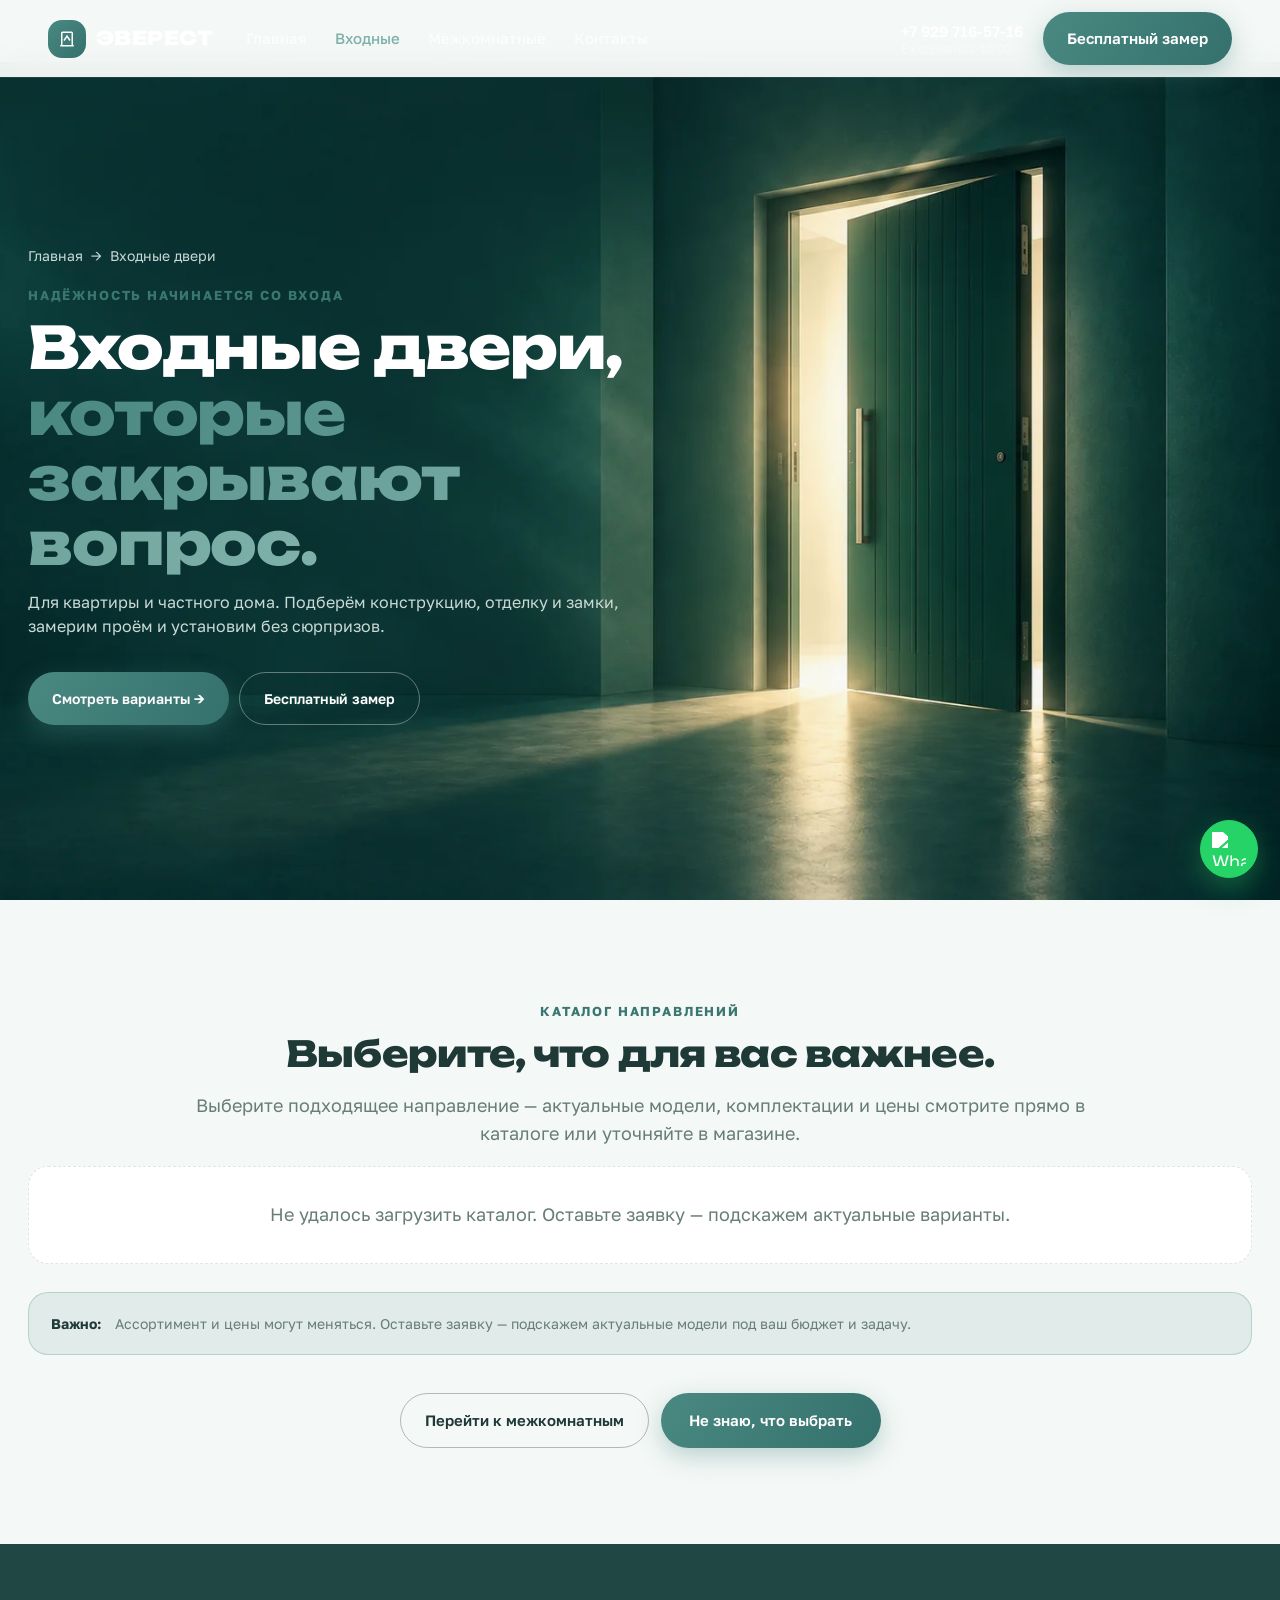
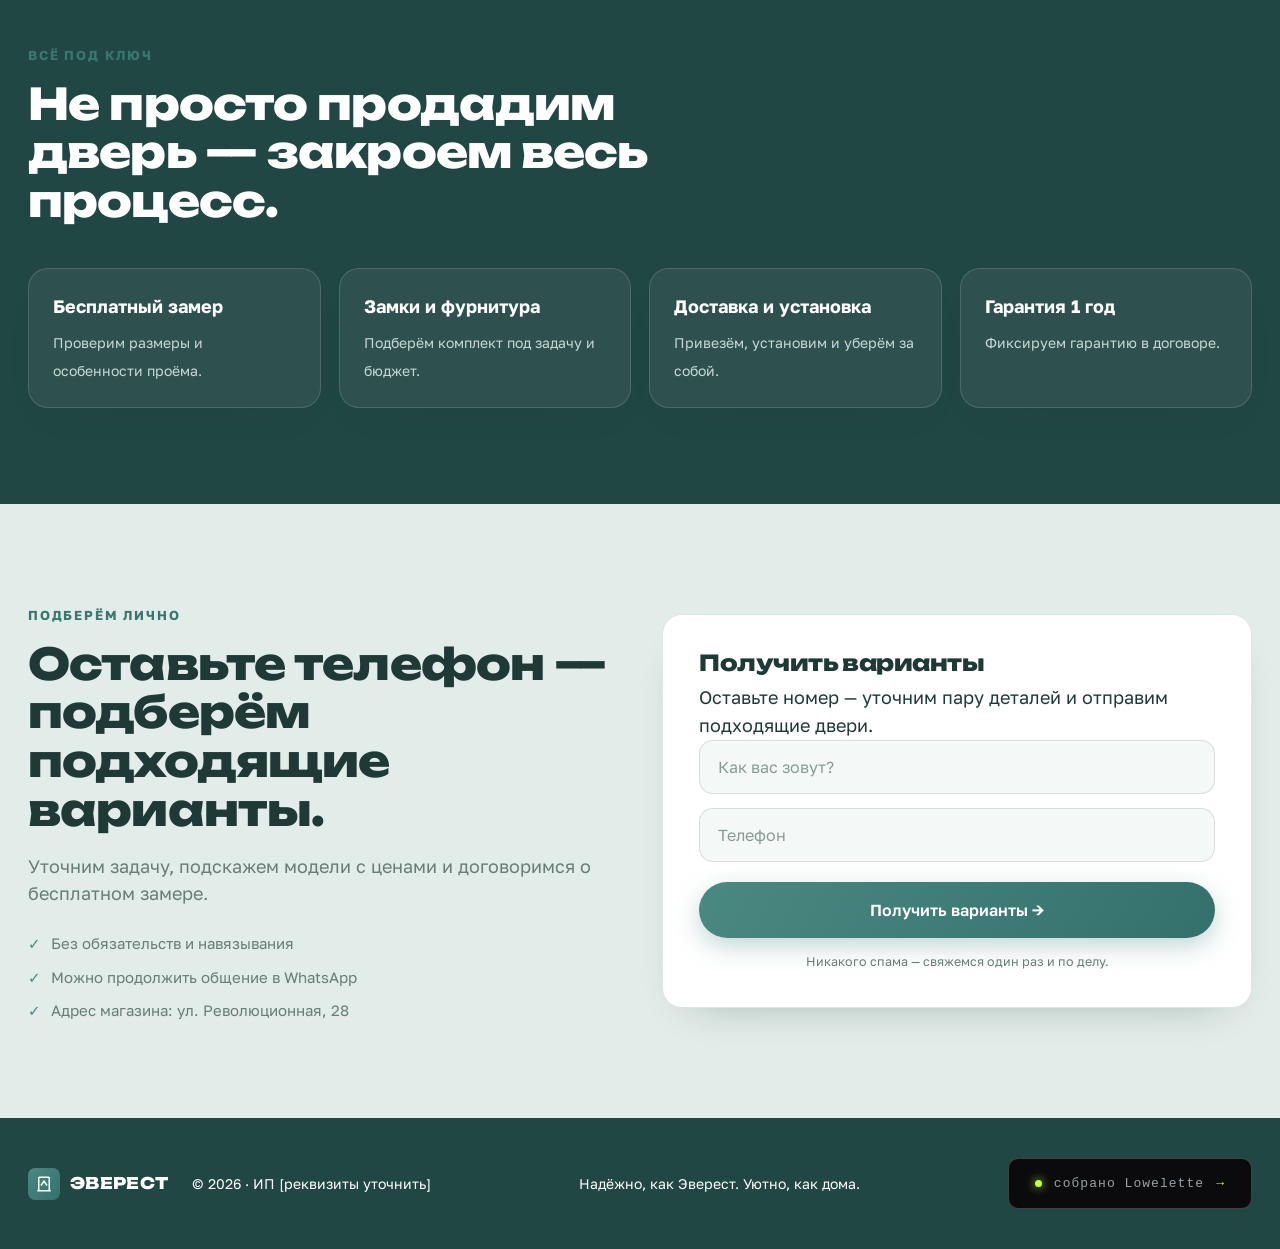
==== commit 85aa5597: "fix 2.4" ====
--- a/catalog-entrance.html
+++ b/catalog-entrance.html
@@ -7,14 +7,14 @@
 <meta content="no-cache, no-store, must-revalidate" http-equiv="Cache-Control"/>
 <meta content="no-cache" http-equiv="Pragma"/>
 <meta content="0" http-equiv="Expires"/>
-<meta content="2026-09-08-v6.8" name="site-version"/>
+<meta content="2026-09-08-v6.9" name="site-version"/>
 <meta content="Подберём входную дверь для квартиры или дома, привезём и установим под ключ." name="description"/>
 <title>Входные двери в Тольятти — «Эверест»</title>
 <link href="https://fonts.googleapis.com" rel="preconnect"/>
 <link crossorigin="" href="https://fonts.gstatic.com" rel="preconnect"/>
 <link href="https://fonts.googleapis.com/css2?family=Unbounded:wght@400;600;800&amp;family=Golos+Text:wght@400;500;600;700&amp;display=swap" rel="stylesheet"/>
-<link href="css/styles.css?v=20260908-v68" rel="stylesheet"/>
-<link href="css/catalog.css?v=20260908-v68" rel="stylesheet"/>
+<link href="css/styles.css?v=20260908-v69" rel="stylesheet"/>
+<link href="css/catalog.css?v=20260908-v69" rel="stylesheet"/>
 <link href="css/fixed-theme.css?v=20260831-v55" rel="stylesheet"/><script defer="True" src="js/cms-site.js?v=20260831-content-v4"></script></head>
 <body class="catalog-page catalog-entrance-page">
 <header class="header header-catalog scrolled" id="header">
--- a/css/styles.css
+++ b/css/styles.css
@@ -364,3 +364,20 @@
   border-color:#9588ff!important;
   color:#fff!important;
 }
+
+/* ===== Everest v6.9 — WhatsApp: brand-green disc with white mark ===== */
+.wa-float{
+  background:#25D366!important;
+  border:1px solid #25D366!important;
+  color:#fff!important;
+  box-shadow:0 10px 28px rgba(37,211,102,.34)!important;
+}
+.wa-float:hover{
+  background:#20bd5a!important;
+  border-color:#20bd5a!important;
+}
+.wa-float .wa-official-icon{
+  width:34px!important;
+  height:34px!important;
+  filter:brightness(0) invert(1);
+}
--- a/css/catalog.css
+++ b/css/catalog.css
@@ -614,3 +614,23 @@
   }
   .catalog-showcase{min-height:220px}
 }
+
+/* ===== Everest v6.9 — catalog header uses the same green language as home ===== */
+.catalog-page .header-catalog{
+  background:rgba(33,71,68,.98)!important;
+  color:#fff!important;
+  box-shadow:0 1px 0 rgba(255,255,255,.08)!important;
+  border-bottom:0!important;
+}
+.catalog-page .header-catalog .logo,
+.catalog-page .header-catalog .phone,
+.catalog-page .header-catalog .nav a{
+  color:#fff!important;
+}
+.catalog-page .header-catalog .nav a{opacity:.76}
+.catalog-page .header-catalog .nav a:hover{opacity:1}
+.catalog-page .header-catalog .nav a.active{
+  color:var(--accent-highlight)!important;
+  opacity:1;
+}
+.catalog-page .header-catalog .phone small{color:rgba(255,255,255,.72)!important}
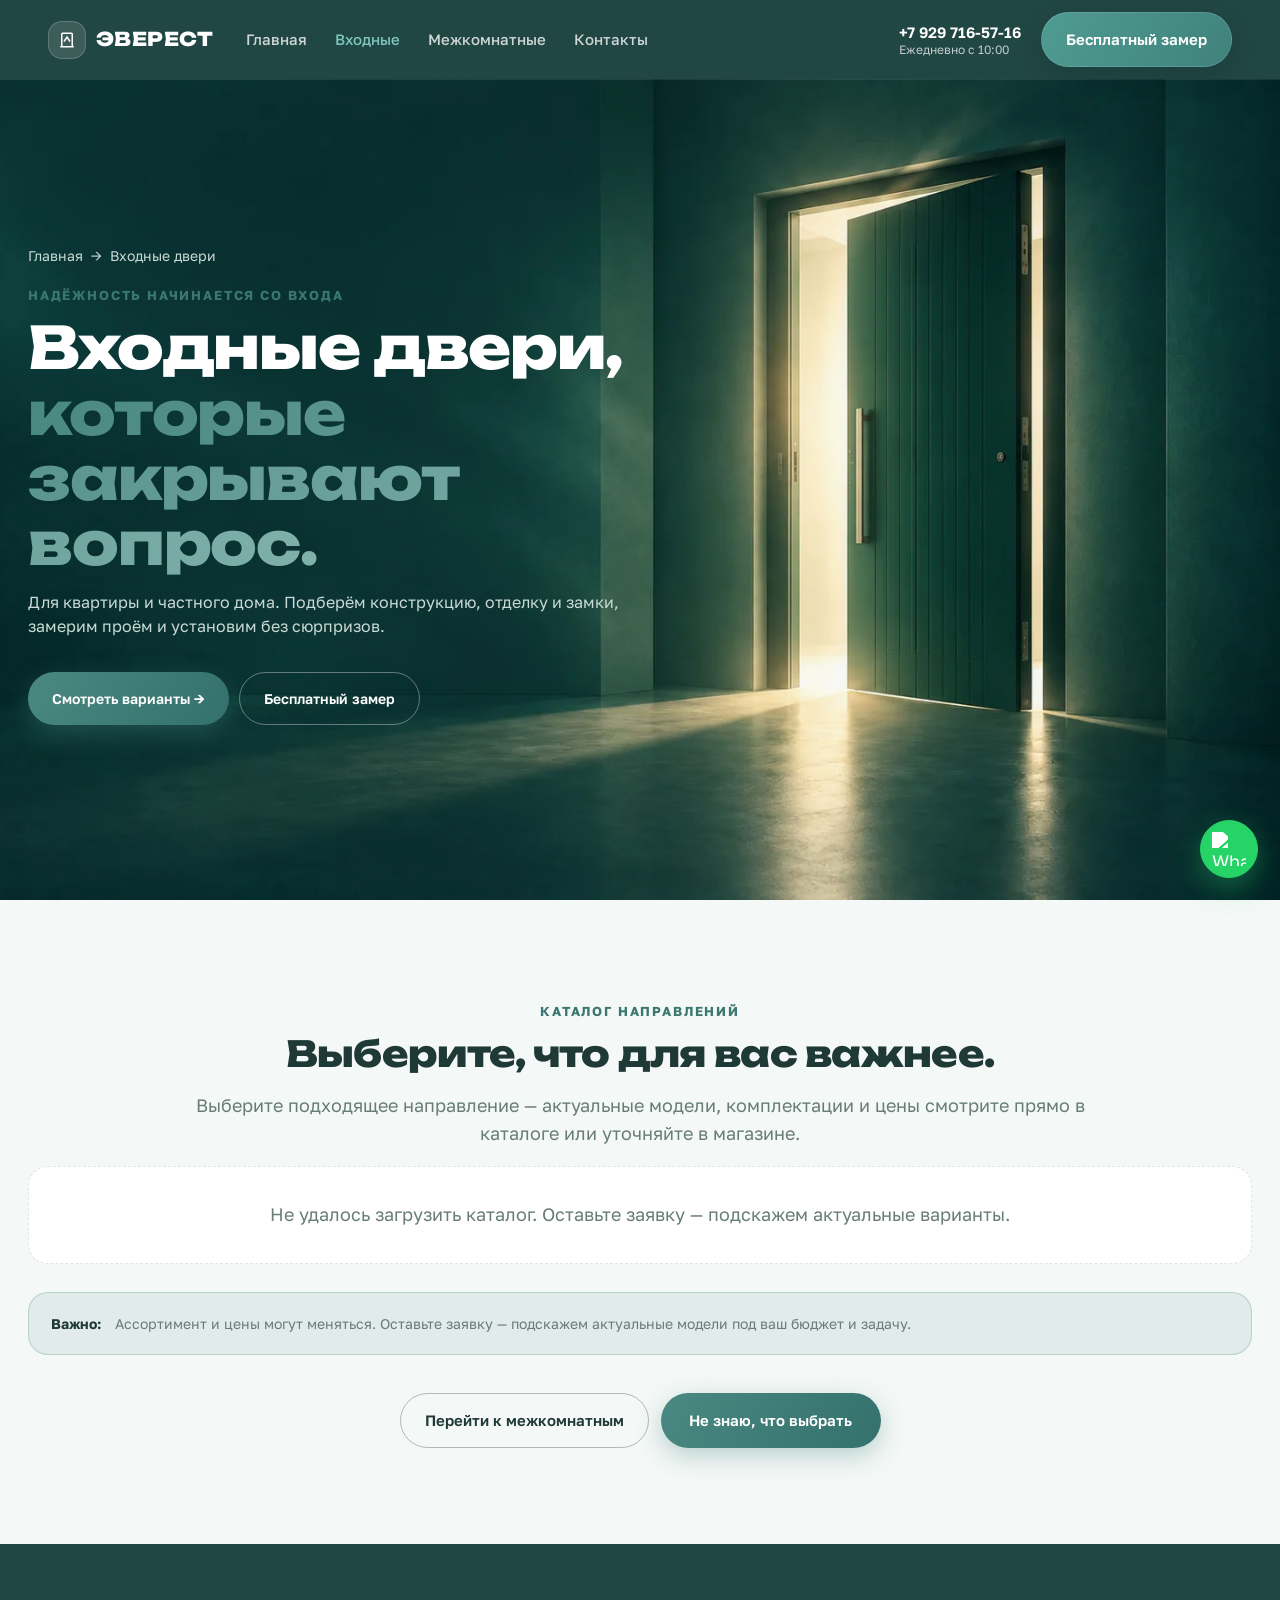
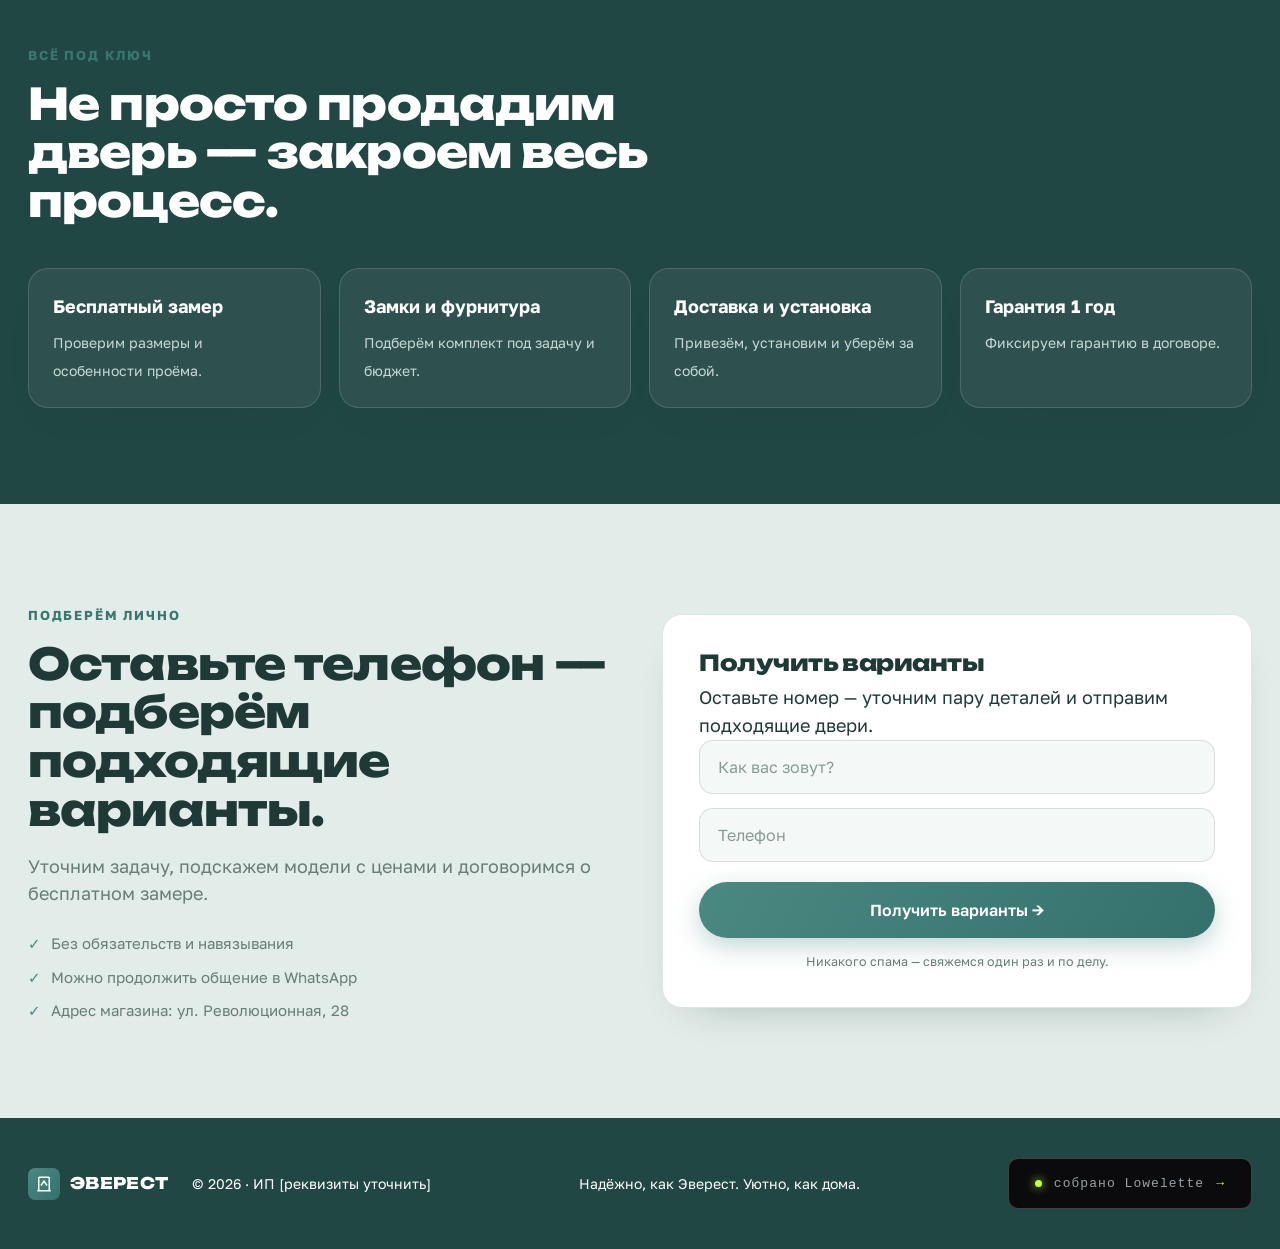
==== commit d943e069: "fix 2.4.1" ====
--- a/catalog-entrance.html
+++ b/catalog-entrance.html
@@ -7,15 +7,24 @@
 <meta content="no-cache, no-store, must-revalidate" http-equiv="Cache-Control"/>
 <meta content="no-cache" http-equiv="Pragma"/>
 <meta content="0" http-equiv="Expires"/>
-<meta content="2026-09-08-v6.9" name="site-version"/>
+<meta content="2026-09-08-v6.9.1" name="site-version"/>
 <meta content="Подберём входную дверь для квартиры или дома, привезём и установим под ключ." name="description"/>
 <title>Входные двери в Тольятти — «Эверест»</title>
 <link href="https://fonts.googleapis.com" rel="preconnect"/>
 <link crossorigin="" href="https://fonts.gstatic.com" rel="preconnect"/>
 <link href="https://fonts.googleapis.com/css2?family=Unbounded:wght@400;600;800&amp;family=Golos+Text:wght@400;500;600;700&amp;display=swap" rel="stylesheet"/>
-<link href="css/styles.css?v=20260908-v69" rel="stylesheet"/>
-<link href="css/catalog.css?v=20260908-v69" rel="stylesheet"/>
-<link href="css/fixed-theme.css?v=20260831-v55" rel="stylesheet"/><script defer="True" src="js/cms-site.js?v=20260831-content-v4"></script></head>
+<link href="css/styles.css?v=20260908-v691" rel="stylesheet"/>
+<link href="css/catalog.css?v=20260908-v691" rel="stylesheet"/>
+<link href="css/fixed-theme.css?v=20260831-v55" rel="stylesheet"/><style id="catalog-header-v691-hotfix">
+html body.catalog-page header#header.header.header-catalog{background:#214744!important;background-color:#214744!important;background-image:none!important;color:#fff!important;-webkit-backdrop-filter:none!important;backdrop-filter:none!important;box-shadow:0 1px 0 rgba(255,255,255,.09)!important;border:0!important}
+html body.catalog-page header#header.header.header-catalog .logo,html body.catalog-page header#header.header.header-catalog .phone,html body.catalog-page header#header.header.header-catalog .nav a{color:#fff!important}
+html body.catalog-page header#header.header.header-catalog .nav a{opacity:.78!important}
+html body.catalog-page header#header.header.header-catalog .nav a:hover{opacity:1!important}
+html body.catalog-page header#header.header.header-catalog .nav a.active{color:#7fc6bc!important;opacity:1!important}
+html body.catalog-page header#header.header.header-catalog .phone small{color:rgba(255,255,255,.72)!important;opacity:1!important}
+html body.catalog-page header#header.header.header-catalog .logo-mark{background:rgba(255,255,255,.12)!important;color:#fff!important;border:1px solid rgba(255,255,255,.18)!important}
+html body.catalog-page header#header.header.header-catalog .btn-primary{background:linear-gradient(120deg,#4f9b92,#3f827b)!important;color:#fff!important;border:1px solid rgba(255,255,255,.12)!important;box-shadow:0 9px 24px rgba(7,38,36,.24)!important}
+</style><script defer="True" src="js/cms-site.js?v=20260831-content-v4"></script></head>
 <body class="catalog-page catalog-entrance-page">
 <header class="header header-catalog scrolled" id="header">
 <div class="header-inner">
--- a/css/catalog.css
+++ b/css/catalog.css
@@ -615,22 +615,48 @@
   .catalog-showcase{min-height:220px}
 }
 
-/* ===== Everest v6.9 — catalog header uses the same green language as home ===== */
-.catalog-page .header-catalog{
-  background:rgba(33,71,68,.98)!important;
+
+/* ===== Everest v6.9.1 — catalog header hard fix =====
+   Keep entrance/interior headers on the same dark green brand surface as home.
+   Explicit background-color/background-image prevents later theme rules from
+   accidentally restoring the pale header while leaving white text behind. */
+html body.catalog-page header#header.header.header-catalog{
+  background:#214744!important;
+  background-color:#214744!important;
+  background-image:none!important;
   color:#fff!important;
-  box-shadow:0 1px 0 rgba(255,255,255,.08)!important;
-  border-bottom:0!important;
-}
-.catalog-page .header-catalog .logo,
-.catalog-page .header-catalog .phone,
-.catalog-page .header-catalog .nav a{
+  -webkit-backdrop-filter:none!important;
+  backdrop-filter:none!important;
+  box-shadow:0 1px 0 rgba(255,255,255,.09)!important;
+  border:0!important;
+}
+html body.catalog-page header#header.header.header-catalog .logo,
+html body.catalog-page header#header.header.header-catalog .phone,
+html body.catalog-page header#header.header.header-catalog .nav a{
   color:#fff!important;
 }
-.catalog-page .header-catalog .nav a{opacity:.76}
-.catalog-page .header-catalog .nav a:hover{opacity:1}
-.catalog-page .header-catalog .nav a.active{
-  color:var(--accent-highlight)!important;
-  opacity:1;
-}
-.catalog-page .header-catalog .phone small{color:rgba(255,255,255,.72)!important}
+html body.catalog-page header#header.header.header-catalog .nav a{
+  opacity:.78!important;
+}
+html body.catalog-page header#header.header.header-catalog .nav a:hover{
+  opacity:1!important;
+}
+html body.catalog-page header#header.header.header-catalog .nav a.active{
+  color:#7fc6bc!important;
+  opacity:1!important;
+}
+html body.catalog-page header#header.header.header-catalog .phone small{
+  color:rgba(255,255,255,.72)!important;
+  opacity:1!important;
+}
+html body.catalog-page header#header.header.header-catalog .logo-mark{
+  background:rgba(255,255,255,.12)!important;
+  color:#fff!important;
+  border:1px solid rgba(255,255,255,.18)!important;
+}
+html body.catalog-page header#header.header.header-catalog .btn-primary{
+  background:linear-gradient(120deg,#4f9b92,#3f827b)!important;
+  color:#fff!important;
+  border:1px solid rgba(255,255,255,.12)!important;
+  box-shadow:0 9px 24px rgba(7,38,36,.24)!important;
+}
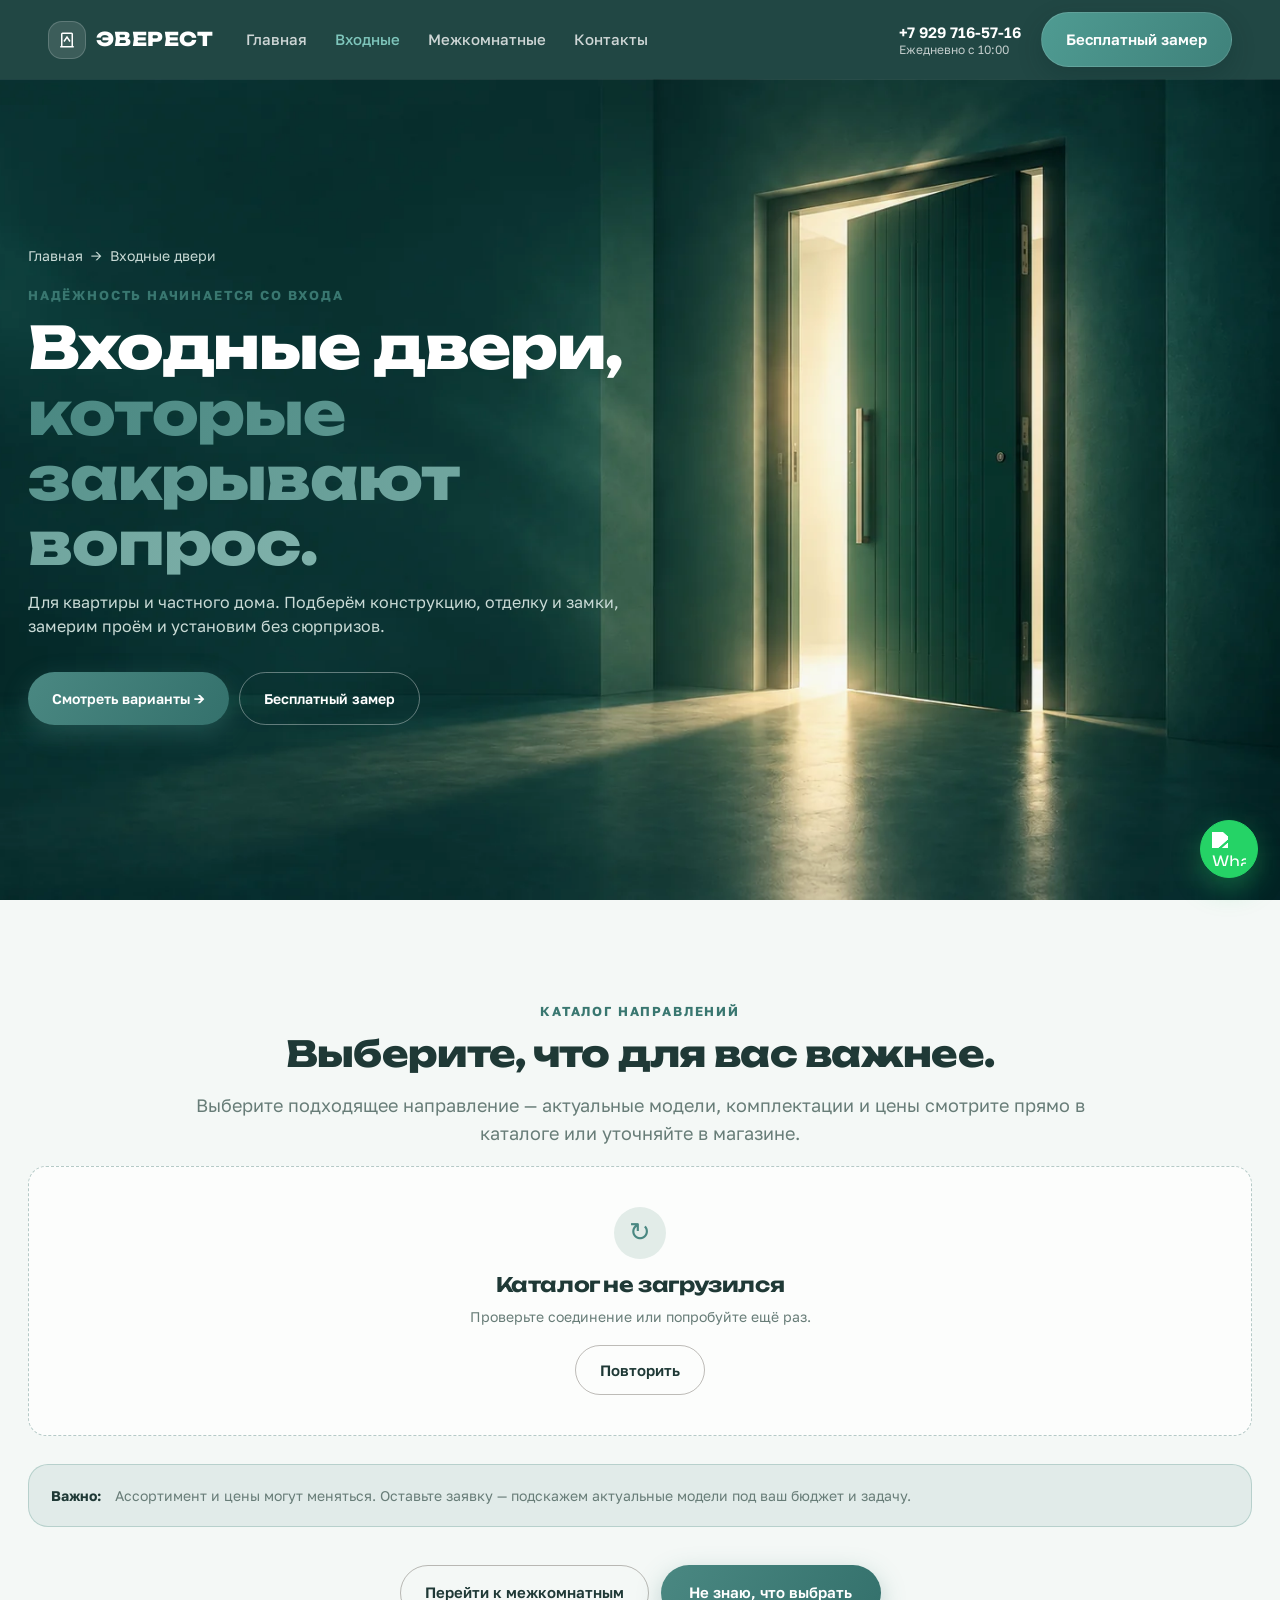
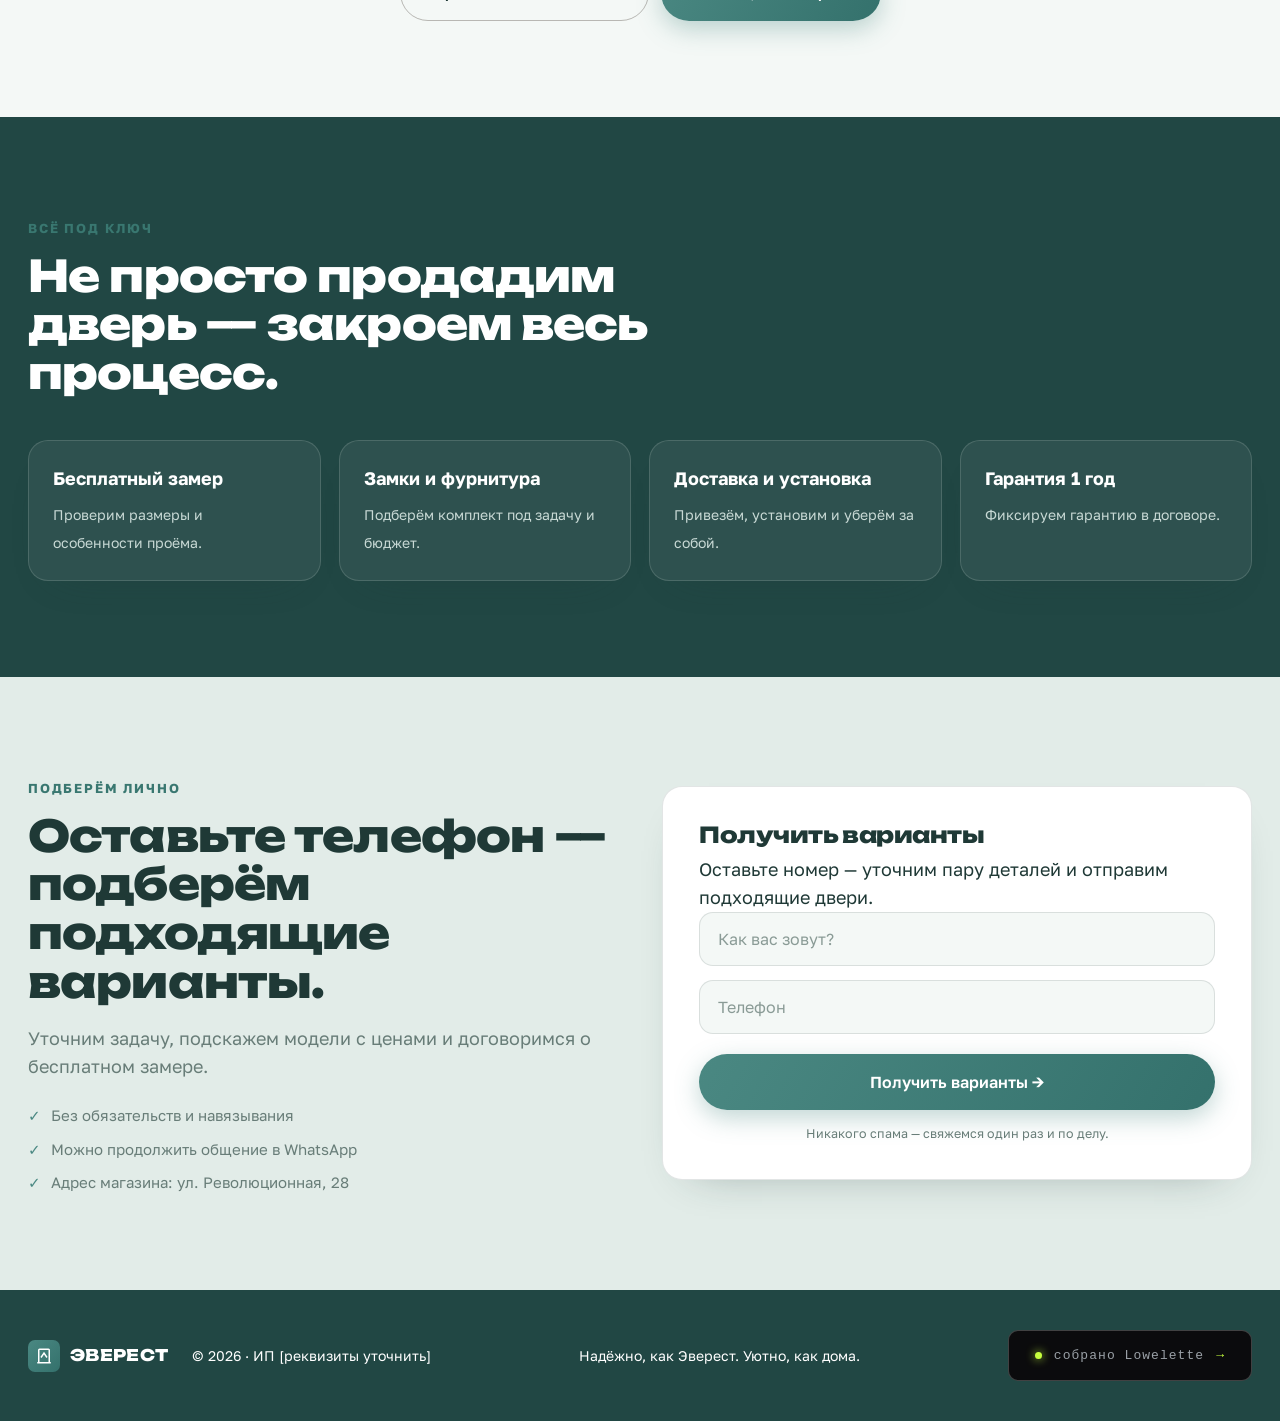
==== commit 916e9c1d: "V3.0" ====
--- a/catalog-entrance.html
+++ b/catalog-entrance.html
@@ -7,14 +7,27 @@
 <meta content="no-cache, no-store, must-revalidate" http-equiv="Cache-Control"/>
 <meta content="no-cache" http-equiv="Pragma"/>
 <meta content="0" http-equiv="Expires"/>
-<meta content="2026-09-08-v6.9.1" name="site-version"/>
-<meta content="Подберём входную дверь для квартиры или дома, привезём и установим под ключ." name="description"/>
-<title>Входные двери в Тольятти — «Эверест»</title>
+<meta name="site-version" content="2026-09-08-v7.0"/>
+<meta name="description" content="Входные двери в Тольятти для квартиры и частного дома. Фильтры по характеристикам и цене, бесплатный замер, доставка и установка."/>
+<title>Входные двери в Тольятти — каталог и цены | Эверест</title>
+<meta name="robots" content="index,follow,max-image-preview:large"/>
+<meta name="theme-color" content="#214744"/>
+<link rel="canonical" href="https://everest.lowelette.ru/catalog-entrance.html"/>
+<link rel="icon" type="image/svg+xml" href="favicon.svg"/>
+<meta property="og:locale" content="ru_RU"/>
+<meta property="og:type" content="website"/>
+<meta property="og:site_name" content="Эверест"/>
+<meta property="og:title" content="Входные двери — «Эверест»"/>
+<meta property="og:description" content="Входные двери в Тольятти для квартиры и частного дома. Фильтры по характеристикам и цене, бесплатный замер, доставка и установка."/>
+<meta property="og:url" content="https://everest.lowelette.ru/catalog-entrance.html"/>
+<meta property="og:image" content="https://everest.lowelette.ru/assets/hero-doorway.webp"/>
+<meta name="twitter:card" content="summary_large_image"/>
+
 <link href="https://fonts.googleapis.com" rel="preconnect"/>
 <link crossorigin="" href="https://fonts.gstatic.com" rel="preconnect"/>
 <link href="https://fonts.googleapis.com/css2?family=Unbounded:wght@400;600;800&amp;family=Golos+Text:wght@400;500;600;700&amp;display=swap" rel="stylesheet"/>
-<link href="css/styles.css?v=20260908-v691" rel="stylesheet"/>
-<link href="css/catalog.css?v=20260908-v691" rel="stylesheet"/>
+<link href="css/styles.css?v=20260908-v70" rel="stylesheet"/>
+<link href="css/catalog.css?v=20260908-v70" rel="stylesheet"/>
 <link href="css/fixed-theme.css?v=20260831-v55" rel="stylesheet"/><style id="catalog-header-v691-hotfix">
 html body.catalog-page header#header.header.header-catalog{background:#214744!important;background-color:#214744!important;background-image:none!important;color:#fff!important;-webkit-backdrop-filter:none!important;backdrop-filter:none!important;box-shadow:0 1px 0 rgba(255,255,255,.09)!important;border:0!important}
 html body.catalog-page header#header.header.header-catalog .logo,html body.catalog-page header#header.header.header-catalog .phone,html body.catalog-page header#header.header.header-catalog .nav a{color:#fff!important}
@@ -24,7 +37,7 @@
 html body.catalog-page header#header.header.header-catalog .phone small{color:rgba(255,255,255,.72)!important;opacity:1!important}
 html body.catalog-page header#header.header.header-catalog .logo-mark{background:rgba(255,255,255,.12)!important;color:#fff!important;border:1px solid rgba(255,255,255,.18)!important}
 html body.catalog-page header#header.header.header-catalog .btn-primary{background:linear-gradient(120deg,#4f9b92,#3f827b)!important;color:#fff!important;border:1px solid rgba(255,255,255,.12)!important;box-shadow:0 9px 24px rgba(7,38,36,.24)!important}
-</style><script defer="True" src="js/cms-site.js?v=20260831-content-v4"></script></head>
+</style><script defer="True" src="js/cms-site.js?v=20260908-v70"></script></head>
 <body class="catalog-page catalog-entrance-page">
 <header class="header header-catalog scrolled" id="header">
 <div class="header-inner">
@@ -201,6 +214,6 @@
 <a class="btn btn-ghost" data-setting-phone="primary" href="tel:+79297165716">📞 Позвонить</a>
 <a class="btn btn-primary" href="#form">Бесплатный замер</a>
 </div>
-<script src="js/app.js?v=20260831-content-v4"></script>
-<script defer="True" src="js/catalog-runtime.js?v=20260907-v64"></script></body>
+<script src="js/app.js?v=20260908-v70"></script>
+<script defer="True" src="js/catalog-runtime.js?v=20260908-v70"></script></body>
 </html>
--- a/css/styles.css
+++ b/css/styles.css
@@ -381,3 +381,17 @@
   height:34px!important;
   filter:brightness(0) invert(1);
 }
+
+/* ===== Everest v7.0 — reliable lead forms + final mobile QA ===== */
+.form-error{margin:10px 0 0!important;color:#a53a35!important;font-size:13px!important;line-height:1.4;text-align:left}
+.form-error[hidden]{display:none!important}
+.form[aria-busy="true"]{cursor:progress}
+.thanks:focus{outline:none}
+.thanks h3{color:var(--text)}
+
+@media(max-width:860px){
+  html,body{overscroll-behavior-x:none}
+  .mobile-bar{z-index:80}
+  .wa-float{z-index:79}
+  dialog.product-detail-dialog{max-width:100vw}
+}
--- a/css/catalog.css
+++ b/css/catalog.css
@@ -567,7 +567,12 @@
 .catalog-showcase-glow,.showcase-door{display:none!important}
 
 /* Interior page uses the same architectural language, just a little softer. */
-.catalog-interior-page .catalog-hero::after{filter:saturate(.78) brightness(1.04)}
+.catalog-interior-page .catalog-hero::after{
+  background-image:url("../assets/hero-interior-doorway.webp");
+  background-position:center right;
+  filter:none;
+  opacity:.98;
+}
 .catalog-interior-page .catalog-hero::before{
   background:linear-gradient(90deg,
     rgba(17,70,68,.99) 0%,
@@ -660,3 +665,35 @@
   border:1px solid rgba(255,255,255,.12)!important;
   box-shadow:0 9px 24px rgba(7,38,36,.24)!important;
 }
+
+/* ===== Everest v7.0 — search, sorting, empty states, mobile catalogue QA ===== */
+.catalog-results-head{display:flex;align-items:center;justify-content:space-between;gap:16px;margin-bottom:12px}
+.catalog-tools{display:grid;grid-template-columns:minmax(220px,1fr) minmax(210px,280px);gap:12px;margin-bottom:16px;padding:12px;border:1px solid var(--line);border-radius:16px;background:rgba(255,255,255,.68)}
+.catalog-search,.catalog-sort{display:grid;gap:6px;position:relative;min-width:0}
+.catalog-search>span,.catalog-sort>span{font-size:10px;font-weight:800;letter-spacing:.08em;text-transform:uppercase;color:var(--muted)}
+.catalog-search input,.catalog-sort select{width:100%;min-width:0;height:44px;border:1px solid var(--line);border-radius:12px;background:#fff;color:var(--text);font:500 13px/1.2 'Golos Text',sans-serif;outline:none;transition:border-color .2s,box-shadow .2s}
+.catalog-search input{padding:0 42px 0 14px}
+.catalog-sort select{padding:0 36px 0 14px;cursor:pointer}
+.catalog-search input:focus,.catalog-sort select:focus{border-color:color-mix(in srgb,var(--accent) 58%,var(--line));box-shadow:0 0 0 3px color-mix(in srgb,var(--accent) 12%,transparent)}
+.catalog-search [data-search-clear]{position:absolute;right:7px;bottom:6px;width:32px;height:32px;border:0;border-radius:9px;background:transparent;color:var(--muted);font-size:22px;line-height:1;cursor:pointer}
+.catalog-search [data-search-clear]:hover{background:var(--bg-2);color:var(--text)}
+.catalog-search [data-search-clear][hidden]{display:none}
+.catalog-empty{grid-column:1/-1;min-height:260px;display:flex;flex-direction:column;align-items:center;justify-content:center;text-align:center;padding:40px 24px;border:1px dashed color-mix(in srgb,var(--accent) 28%,var(--line));border-radius:18px;background:color-mix(in srgb,var(--card) 88%,var(--bg-2));color:var(--text)}
+.catalog-empty-icon{width:52px;height:52px;display:grid;place-items:center;border-radius:50%;margin-bottom:14px;background:var(--bg-2);color:var(--accent);font-size:26px}
+.catalog-empty h3{font:700 20px/1.2 'Unbounded',sans-serif;margin:0 0 9px}
+.catalog-empty p{max-width:520px;margin:0 0 18px;color:var(--muted);font-size:14px;line-height:1.5}
+.catalog-browser .product-card:focus-visible{outline:3px solid color-mix(in srgb,var(--accent) 28%,transparent);outline-offset:3px}
+body.product-dialog-open{overflow:hidden}
+
+@media(max-width:860px){
+  .catalog-results-head{margin-top:6px}
+  .catalog-tools{grid-template-columns:1fr;gap:10px;padding:10px;margin-bottom:14px}
+  .catalog-search input,.catalog-sort select{height:46px;font-size:14px}
+  .catalog-empty{min-height:220px;padding:34px 20px}
+}
+@media(max-width:520px){
+  .catalog-results-head{align-items:baseline;margin-bottom:10px}
+  .catalog-results-head>span{font-size:16px;font-weight:800}
+  .catalog-results-head>strong{font-size:12px}
+  .catalog-tools{margin-left:0;margin-right:0;border-radius:14px}
+}
